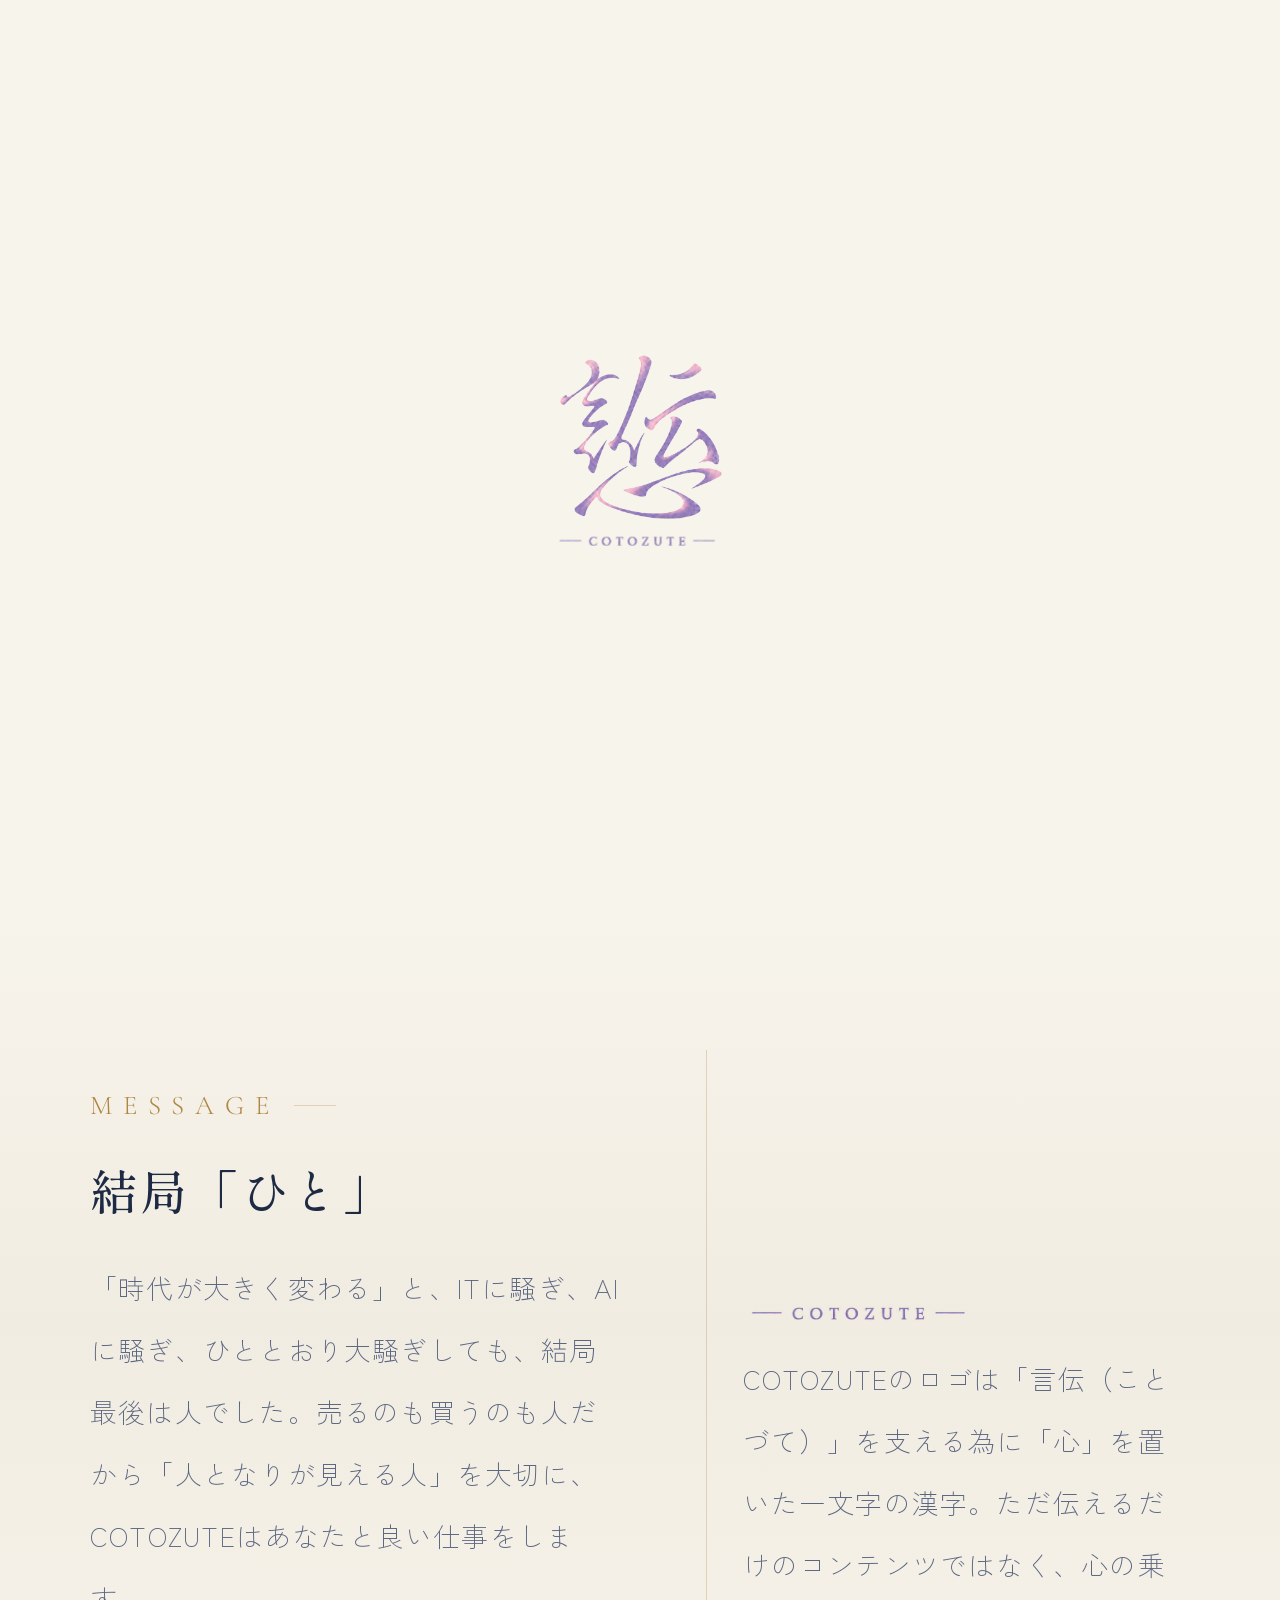
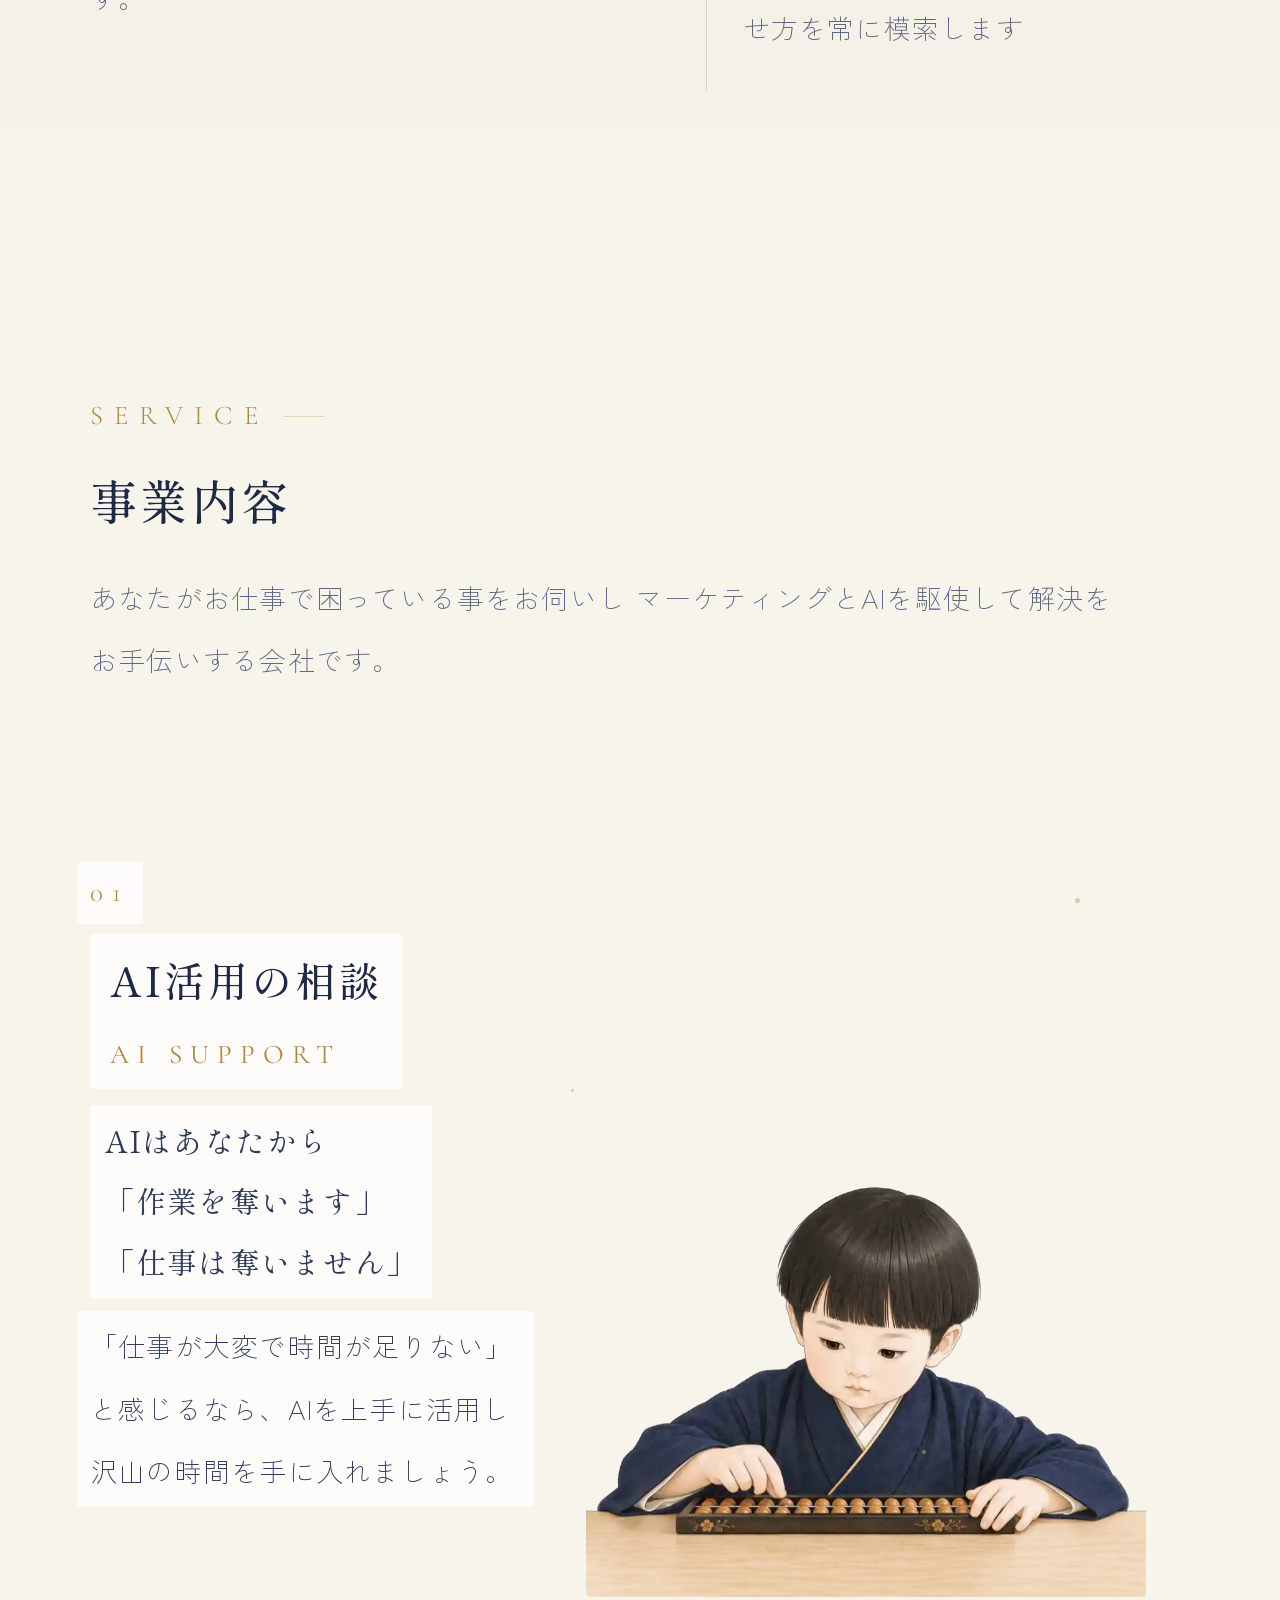
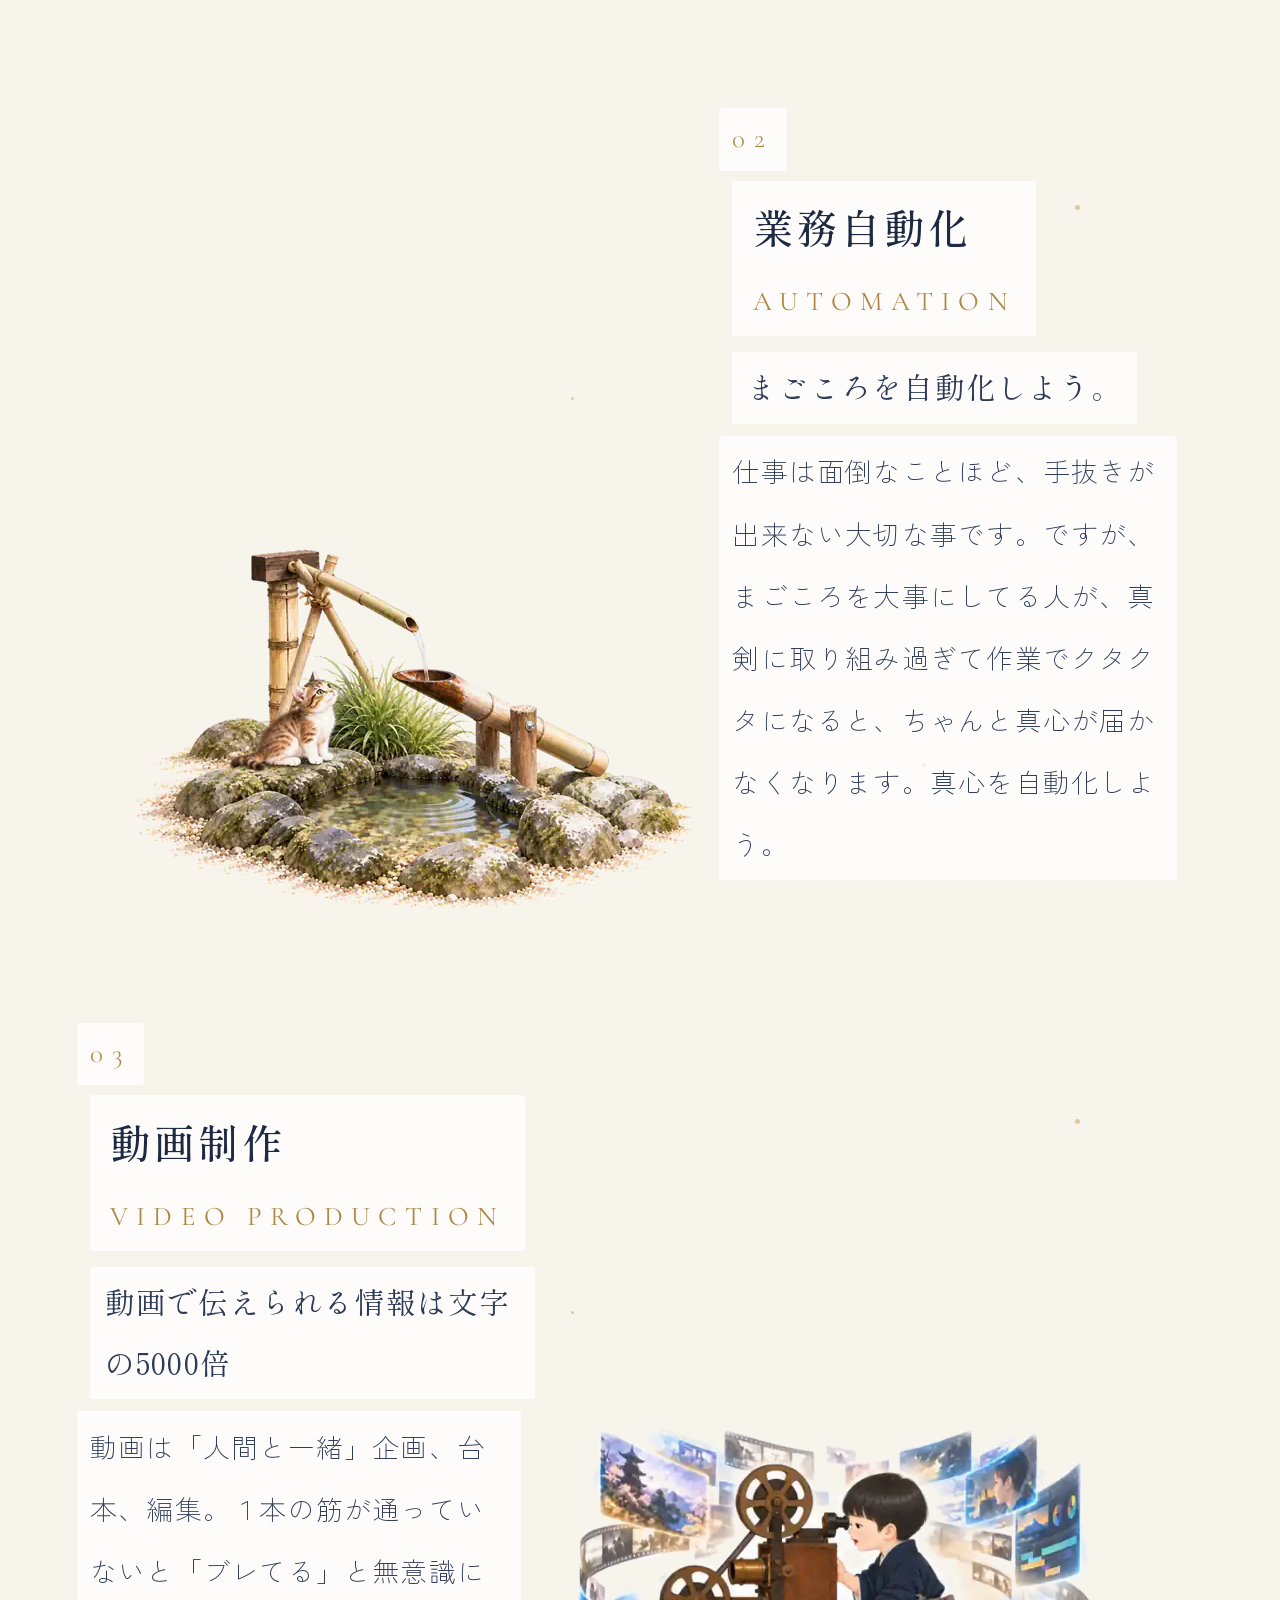
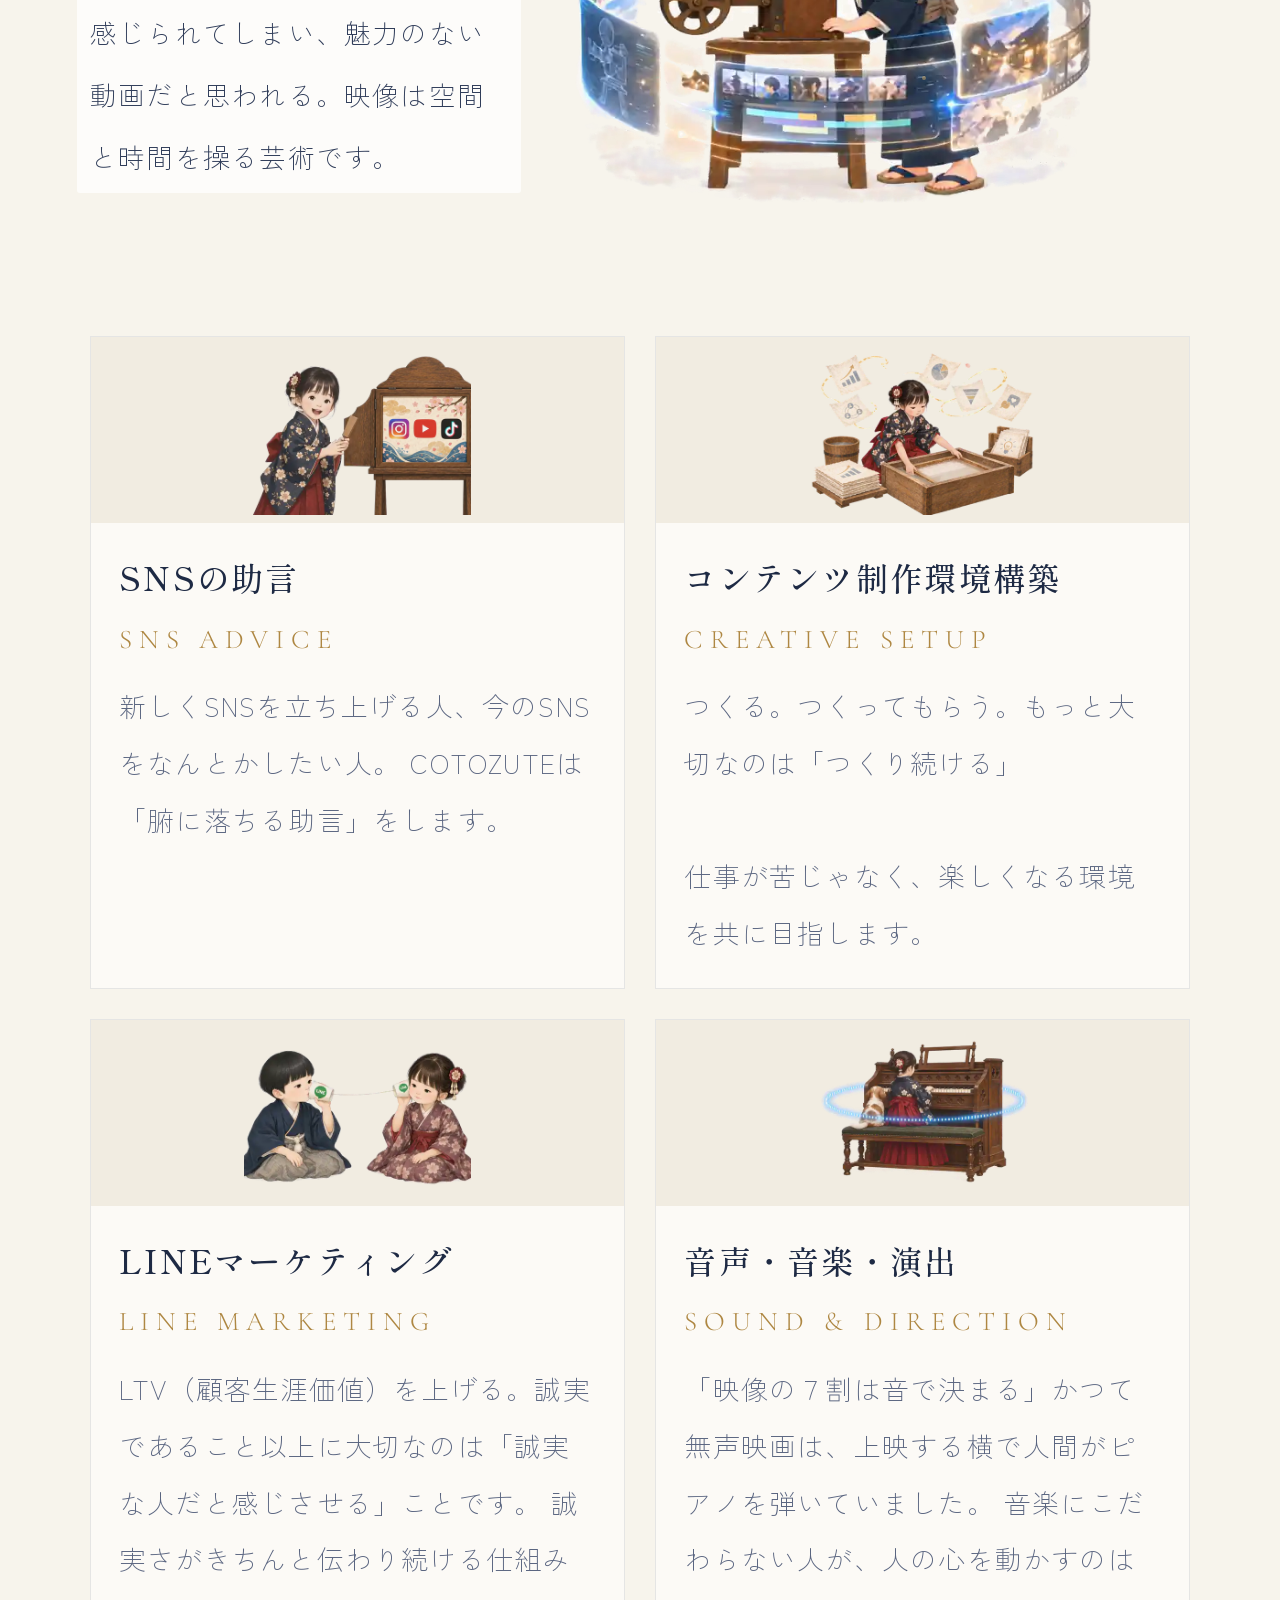
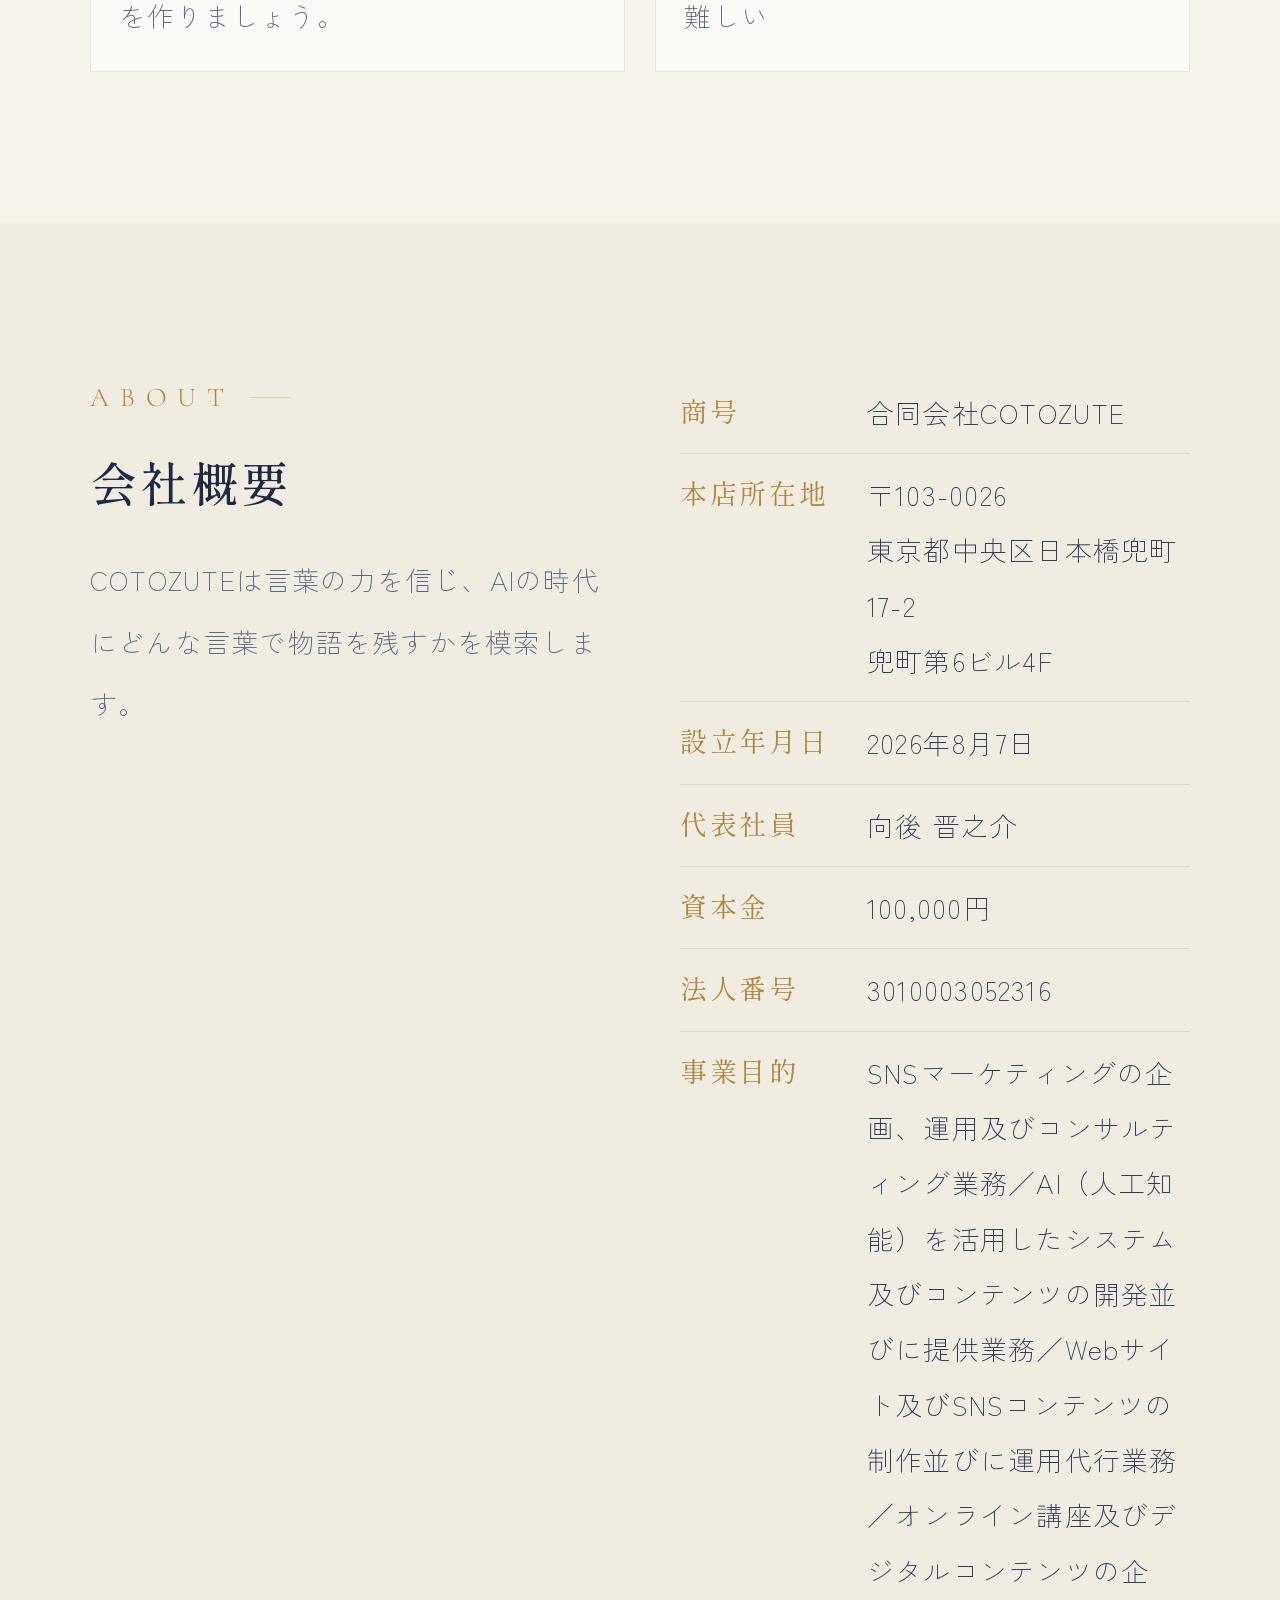
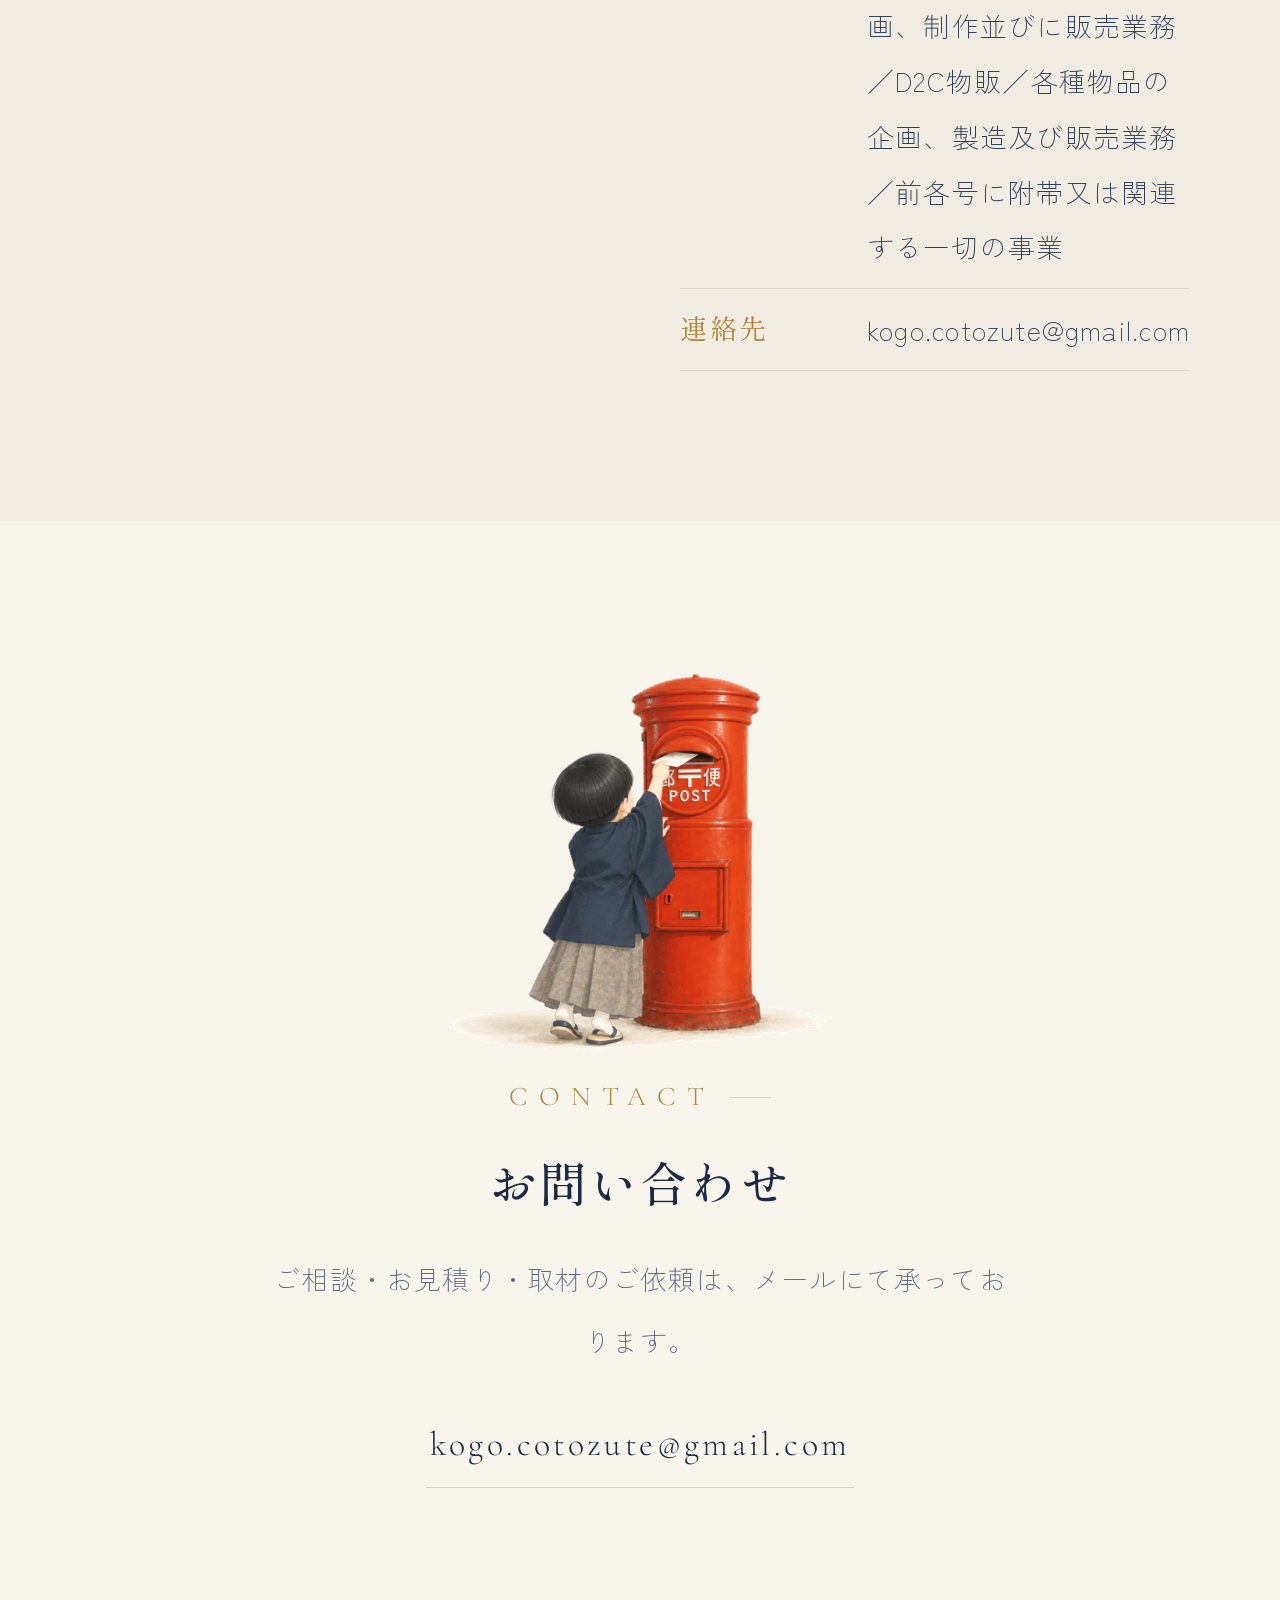
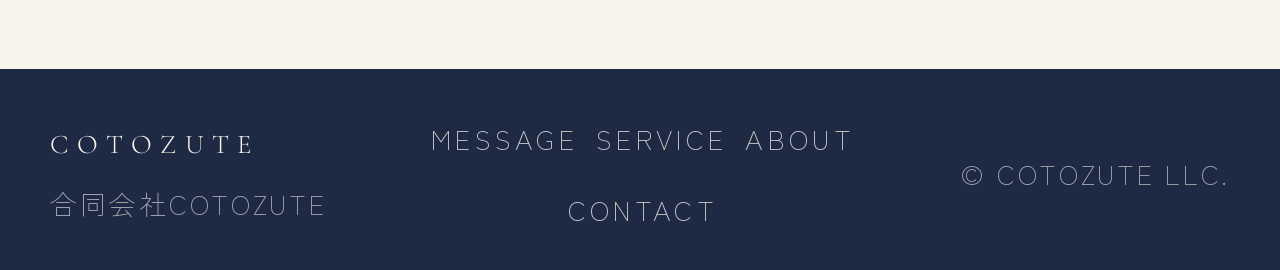
==== pro/index.html @ 7a52fbf3 "名刺用ページを /hello/ から /pro/ に変更（/hello/ は /pro/ へ転送） Co-Authored-By: Claude Opus 5.5 <noreply@anthropic" ====
<!DOCTYPE html>
<html lang="ja">
<head>
<meta charset="UTF-8">
<meta name="viewport" content="width=device-width, initial-scale=1, viewport-fit=cover">
<title>合同会社COTOZUTE</title>
<meta name="description" content="言伝心　ことづて「心へ伝えるコト」">
<meta name="theme-color" content="#F7F4EC">
<meta property="og:title" content="合同会社COTOZUTE">
<meta property="og:description" content="仕事は、結局「ひと」です。">
<meta property="og:type" content="website">
<meta property="og:url" content="https://cotozute.com/pro/">
<meta name="robots" content="noindex, nofollow, noarchive">
<meta property="og:site_name" content="合同会社COTOZUTE">
<meta property="og:locale" content="ja_JP">
<!-- SNSシェア画像。旧ロゴ（assets/logo.webp）は使わない。新しい筆ロゴの1200x630版。 -->
<meta property="og:image" content="https://cotozute.com/assets/og-image.png">
<meta property="og:image:type" content="image/png">
<meta property="og:image:width" content="1200">
<meta property="og:image:height" content="630">
<meta property="og:image:alt" content="合同会社COTOZUTE">
<meta name="twitter:card" content="summary_large_image">
<meta name="twitter:title" content="合同会社COTOZUTE">
<meta name="twitter:description" content="仕事は、結局「ひと」です。">
<meta name="twitter:image" content="https://cotozute.com/assets/og-image.png">
<!-- ファビコン：筆で書いた漢字だけ（下の COTOZUTE の欧文は外した）。
     旧ロゴが端末に強く残るので、ファイル名を新しくして取り直させている。 -->
<link rel="icon" type="image/png" sizes="32x32" href="assets/favicon-32.png">
<link rel="icon" type="image/png" sizes="16x16" href="assets/favicon-16.png">
<link rel="apple-touch-icon" sizes="180x180" href="assets/apple-touch-icon.png">
<link rel="manifest" href="site.webmanifest">
<link rel="preconnect" href="https://fonts.googleapis.com">
<link rel="preconnect" href="https://fonts.gstatic.com" crossorigin>
<link href="https://fonts.googleapis.com/css2?family=Shippori+Mincho+B1:wght@400;500;600&family=Cormorant+Garamond:wght@300;400;500&family=Zen+Kaku+Gothic+New:wght@300;400;500&display=swap" rel="stylesheet">
<style>
/* =========================================================
   COTOZUTE — mobile first
   ========================================================= */
:root{
  --paper:#F7F4EC; --paper-2:#FCFAF6; --paper-3:#F1ECE1;
  --ink:#1E2A44; --ink-2:#2E3B58; --ink-soft:#5A6580;
  --gold:#AE8742; --gold-2:#C9A868; --gold-3:#E4D3AC;
  --line:rgba(174,135,66,.30); --line-2:rgba(30,42,68,.10);
  --serif:"Shippori Mincho B1",'Hiragino Mincho ProN','Yu Mincho',serif;
  --latin:"Cormorant Garamond","Shippori Mincho B1",serif;
  --sans:"Zen Kaku Gothic New",'Hiragino Sans','Yu Gothic',sans-serif;
  --ease:cubic-bezier(.22,.68,.24,1);
  --max:1180px;
  --gut:clamp(20px,5.5vw,40px);
  /* ★サイト内の最小文字サイズ。トップの「COTOZUTEはあなたの仕事を…」と同値で、
     ここより小さい文字を本文・ラベルに使わない（2026-09-07 指定）。
     文字サイズは原則すべてこの値の倍数で書く。値を変えると全体が連動して動く。 */
  --fs:clamp(15px,4.1vw,27px);
  color-scheme:light;
}
*,*::before,*::after{box-sizing:border-box}
html{scroll-behavior:smooth;-webkit-text-size-adjust:100%;overflow-x:clip}
body{
  margin:0;background:var(--paper);color:var(--ink);
  font-family:var(--sans);font-weight:300;line-height:1.95;font-size:var(--fs);
  letter-spacing:.045em;-webkit-font-smoothing:antialiased;overflow-x:clip;
}
img{max-width:100%;display:block;height:auto}
a{color:inherit;text-decoration:none}
p{margin:0 0 1.15em}
/* paper grain */
body::before{
  content:"";position:fixed;inset:0;pointer-events:none;z-index:90;opacity:.3;
  background-image:url("data:image/svg+xml,%3Csvg xmlns='http://www.w3.org/2000/svg' width='160' height='160'%3E%3Cfilter id='n'%3E%3CfeTurbulence type='fractalNoise' baseFrequency='.8' numOctaves='3'/%3E%3CfeColorMatrix type='saturate' values='0'/%3E%3C/filter%3E%3Crect width='160' height='160' filter='url(%23n)' opacity='.16'/%3E%3C/svg%3E");
  mix-blend-mode:multiply;
}

/* ---------- 筆ロゴアニメーション ---------- */
.cz-logo{display:block;width:100%;height:auto}
.cz-logo .cz-s{fill:none;stroke:#fff;stroke-linecap:round;stroke-linejoin:round;stroke-dasharray:var(--l);stroke-dashoffset:var(--l)}
.cz-logo .cz-word{opacity:0;transform-box:fill-box;transform-origin:center}
.cz-logo.go .cz-s{animation:czDraw calc(var(--d)*var(--speed,1)) cubic-bezier(.42,.02,.52,1) calc(var(--t)*var(--speed,1)) forwards}
.cz-logo.go .cz-word{animation:czFade calc(.8s*var(--speed,1)) ease-out calc(3.6s*var(--speed,1)) forwards}
.cz-logo.done .cz-s{stroke-dashoffset:0}
.cz-logo.done .cz-word{opacity:1}
@keyframes czDraw{to{stroke-dashoffset:0}}
@keyframes czFade{from{opacity:0;transform:translateY(6px)}to{opacity:1;transform:none}}
.cz-R1{--l:66;--d:0.089s;--t:0.000s;stroke-width:36}
.cz-R2{--l:219;--d:0.187s;--t:0.117s;stroke-width:37}
.cz-R3{--l:1042;--d:0.492s;--t:0.331s;stroke-width:39}
.cz-R4{--l:106;--d:0.119s;--t:0.851s;stroke-width:41}
.cz-B0{--l:40;--d:0.065s;--t:1.045s;stroke-width:55}
.cz-B1{--l:327;--d:0.240s;--t:1.110s;stroke-width:45}
.cz-B2{--l:243;--d:0.200s;--t:1.425s;stroke-width:39}
.cz-Y1{--l:111;--d:0.123s;--t:1.709s;stroke-width:41}
.cz-M1{--l:285;--d:0.220s;--t:1.902s;stroke-width:42}
.cz-O1{--l:368;--d:0.258s;--t:2.197s;stroke-width:42}
.cz-O2{--l:197;--d:0.175s;--t:2.483s;stroke-width:44}
.cz-P1{--l:752;--d:0.402s;--t:2.738s;stroke-width:54}
.cz-T1{--l:421;--d:0.280s;--t:3.220s;stroke-width:49}

/* ---------- intro ---------- */
#intro{position:fixed;inset:0;z-index:200;background:var(--paper);display:grid;place-items:center;
  transition:opacity .9s var(--ease),visibility .9s;cursor:pointer}
#intro .cz-logo{width:min(42vw,175px)}
#intro.done{opacity:0;visibility:hidden}

/* ---------- header ---------- */
header{position:fixed;top:0;left:0;right:0;z-index:100;
  display:flex;align-items:center;justify-content:space-between;
  padding:14px var(--gut);transition:background .5s var(--ease),padding .5s var(--ease),box-shadow .5s var(--ease)}
header.scrolled{background:rgba(247,244,236,.9);backdrop-filter:blur(12px);
  padding:9px var(--gut);box-shadow:0 1px 0 var(--line-2)}
.brand{display:flex;align-items:center;gap:10px}
.brand .brandmark{width:54px;height:auto;display:block;transition:width .5s var(--ease)}
header.scrolled .brand .brandmark{width:42px}
.brand span{position:absolute;width:1px;height:1px;overflow:hidden;clip-path:inset(50%);white-space:nowrap}
.menu-btn{background:none;border:0;padding:10px;cursor:pointer;position:relative;z-index:110}
.menu-btn span{display:block;width:24px;height:1px;background:var(--ink);margin:6px 0;transition:.4s var(--ease)}
.menu-btn.open span:nth-child(1){transform:translateY(7px) rotate(45deg)}
.menu-btn.open span:nth-child(2){opacity:0}
.menu-btn.open span:nth-child(3){transform:translateY(-7px) rotate(-45deg)}
nav{position:fixed;inset:0 0 0 auto;width:min(80vw,320px);background:var(--paper-2);
  transform:translateX(100%);transition:transform .6s var(--ease);
  display:flex;align-items:center;justify-content:center;box-shadow:-24px 0 70px -50px #000}
nav.open{transform:none}
nav ul{list-style:none;margin:0;padding:0;display:flex;flex-direction:column;gap:28px;text-align:center}
nav a{font-family:var(--latin);font-size:calc(var(--fs)*1.1);letter-spacing:.24em;color:var(--ink-2);position:relative;padding:4px 0}
nav a::after{content:"";position:absolute;left:0;right:0;bottom:0;height:1px;background:var(--gold);
  transform:scaleX(0);transform-origin:right;transition:transform .5s var(--ease)}
nav a:hover::after{transform:scaleX(1);transform-origin:left}

/* ---------- hero ---------- */
.hero{position:relative;min-height:100svh;display:grid;align-content:center;
  padding:112px var(--gut) 110px;overflow:hidden}
.hero::after{content:"";position:absolute;inset:0;z-index:2;pointer-events:none;
  background:linear-gradient(102deg,rgba(247,244,236,.55) 0%,rgba(247,244,236,.34) 30%,rgba(247,244,236,0) 62%)}
.hero-inner{position:relative;z-index:5;width:100%;max-width:var(--max);margin:0 auto}
.hero h1{font-family:var(--serif);font-weight:500;margin:0;
  font-size:calc(var(--fs)*1.85);line-height:1.6;letter-spacing:.06em}
.brsm{display:block}
.hero h1 .ln{display:block;overflow:hidden}
.hero h1 .ln i{display:block;font-style:normal;transform:translateY(110%);animation:riseUp 1.4s var(--ease) forwards}
.hero h1 .ln:nth-child(2) i{animation-delay:.16s}
.hero h1 .ln.s2{font-size:clamp(15px,4.1vw,27px);letter-spacing:.09em;line-height:1.95;margin-top:.55em}
@keyframes riseUp{to{transform:translateY(0)}}
.rule{width:0;height:1px;background:var(--gold);margin:26px 0 20px;animation:ruleGrow 1.3s var(--ease) .8s forwards}
@keyframes ruleGrow{to{width:88px}}
.hero .lead{font-family:var(--serif);color:var(--gold);letter-spacing:.12em;
  font-size:calc(var(--fs)*1.25);margin:0 0 22px;opacity:0;animation:fadeUp 1.1s var(--ease) 1s forwards}
.hero .sub{color:var(--ink-soft);font-size:var(--fs);line-height:2.45;margin:0;
  opacity:0;animation:fadeUp 1.1s var(--ease) 1.2s forwards}
@keyframes fadeUp{from{opacity:0;transform:translateY(16px)}to{opacity:1;transform:none}}

/* 挿絵はほぼ正方形（本を抱く赤ちゃん・669x595）。高さ基準ではなく幅基準で置く。
   縦長の女性の絵に戻すことはないので、height:92% 方式は復活させないこと。 */
.hero-figure{position:absolute;right:-1%;top:29%;bottom:auto;width:48%;max-width:none;z-index:3;margin:0;
  opacity:0;animation:heroInSm 1.8s var(--ease) .5s forwards;will-change:transform}
/* 下端のフェード（mask-image）は、画面外へ抜けていく女性の絵のためのものだった。
   いまの絵は空中に浮いている赤ちゃんなので、足がぼけて消えると意図が壊れる。使わない。 */
.hero-figure img{width:100%;height:auto;display:block}
@keyframes heroInSm{from{opacity:0;transform:translateX(38px)}to{opacity:1;transform:none}}
@media (max-width:359px){.hero-figure{width:60%;right:-2%}}

.seal{position:absolute;right:-12%;top:15%;width:64vw;max-width:300px;z-index:1;
  opacity:0;animation:sealIn 2.2s var(--ease) .9s forwards}
.seal img{animation:spinSlow 100s linear infinite}
@keyframes sealIn{to{opacity:.7}}
@keyframes spinSlow{to{transform:rotate(360deg)}}

.wave{position:absolute;pointer-events:none;z-index:1;opacity:0;overflow:hidden}
.wave .wtrack{display:flex;width:200%;will-change:transform}
.wave .wtrack img{flex:0 0 50%;width:50%}
.wave.w1{left:-16%;width:132%;bottom:4%;animation:waveIn 1.8s var(--ease) 1.1s forwards}
.wave.w1 .wtrack{animation:flowRight 15s linear infinite}
.wave.w2{left:-24%;width:140%;bottom:26%;animation:waveIn 1.8s var(--ease) 1.35s forwards}
.wave.w2 .wtrack{animation:flowRight 24s linear infinite}
@keyframes waveIn{to{opacity:.85}}
@keyframes flowRight{from{transform:translate3d(-50%,0,0)}to{transform:translate3d(0,0,0)}}

.floatword{position:absolute;z-index:4;font-family:var(--serif);color:var(--gold);
  font-size:calc(var(--fs)*.85);letter-spacing:.5em;opacity:0}
.floatword.a{right:5%;top:14%;animation:fw 1.5s var(--ease) 1.6s forwards,bob 7s ease-in-out 3s infinite}
.floatword.b{right:34%;top:44%;animation:fw 1.5s var(--ease) 1.9s forwards,bob 9s ease-in-out 3s infinite;display:none}
.floatword.c{right:8%;top:62%;animation:fw 1.5s var(--ease) 2.1s forwards,bob 8s ease-in-out 3s infinite}
.floatword.d{right:40%;top:78%;animation:fw 1.5s var(--ease) 2.4s forwards,bob 10s ease-in-out 3s infinite;display:none}
@keyframes fw{to{opacity:.72}}
@keyframes bob{0%,100%{transform:translateY(0)}50%{transform:translateY(-12px)}}

.scrollcue{display:none;position:absolute;left:clamp(14px,3vw,34px);bottom:0;z-index:5;
  flex-direction:column;align-items:center;gap:14px;opacity:0;animation:fadeUp 1.1s var(--ease) 2s forwards}
.scrollcue span{font-family:var(--latin);font-size:calc(var(--fs)*.7);letter-spacing:.4em;color:var(--gold);writing-mode:vertical-rl}
.scrollcue i{display:block;width:1px;height:78px;background:var(--line);position:relative;overflow:hidden}
.scrollcue i::after{content:"";position:absolute;top:-40%;left:0;width:1px;height:40%;background:var(--gold);
  animation:cue 2.4s ease-in-out infinite}
@keyframes cue{0%{top:-40%}70%,100%{top:100%}}

/* スマホ：ヒーローが 100svh を確保していたため、文字の下に画面半分ぶんの
   空白ができていた。高さは中身に任せ、MESSAGE の上余白も詰める。 */
@media (max-width:899px){
  /* 赤ちゃんの頭が見出し「心で伝えるコト」の右斜め上に来る位置に置いている（2026-09-07 指定）。
     top を % で持たせているのは、.hero が align-content:center で本文を縦中央に置くため、
     本文の位置が hero の高さに比例して動くから。min-height を変えると位置がずれる。 */
  .hero{min-height:78svh;padding:104px var(--gut) 0}
  #message > .wrap{padding-top:clamp(26px,7vw,48px)}
  #service > .wrap{padding-top:clamp(26px,7vw,48px)}
}
/* 600〜899pxは横に余白があるので、絵は右・本文は左の二段組みにする。
   説明文だけ幅を絞らないと、文末が赤ちゃんの体に潜って読めなくなる。 */
@media (min-width:600px) and (max-width:899px){
  .hero{min-height:80svh}
  /* .hero .sub{max-width:50%}  ← 挿絵を戻すとき一緒に戻す（2026-09-10 に外した） */
}

/* ---------- shared ---------- */
section{position:relative;z-index:2}
.wrap{max-width:var(--max);margin:0 auto;padding:clamp(64px,13vw,150px) var(--gut)}
.eyebrow{font-family:var(--latin);font-size:var(--fs);letter-spacing:.4em;color:var(--gold);
  display:flex;align-items:center;gap:14px;margin:0 0 18px}
.eyebrow::after{content:"";flex:0 0 42px;height:1px;background:var(--line)}
h2{font-family:var(--serif);font-weight:500;margin:0 0 26px;
  font-size:calc(var(--fs)*1.75);line-height:1.7;letter-spacing:.07em}
.muted{color:var(--ink-soft);font-size:var(--fs);line-height:2.3}
.reveal{opacity:0;transform:translateY(26px);
  transition:opacity 1s var(--ease),transform 1s var(--ease);transition-delay:var(--d,0s)}
.reveal.in{opacity:1;transform:none}

/* セクション間の波模様（.divider）は廃止した。復活させないこと。 */

/* ---------- message ---------- */
#message{background:linear-gradient(180deg,transparent,var(--paper-3) 45%,transparent)}
.msg-grid{display:grid;gap:clamp(30px,7vw,80px)}
.origin{padding-left:0}
/* スマホの筆ロゴは 62vw/260px から65%へ（大きすぎたため・2026-09-06） */
.origin .kanji{margin:0 auto 22px;max-width:min(40vw,169px)}

/* ---------- service scenes ----------
   1シーン＝イラストの舞台。イラストがふわっと登場し、その上に文字が上から重なる。
   各シーンの位置は下のカスタムプロパティで個別に微調整できる:
     --aw イラスト幅 / --ax 横位置 / --ay 下からの位置 / --cw 文字幅 / --ct 文字の上余白
   ------------------------------------ */
.scene{position:relative;display:grid;align-content:start;
  min-height:var(--mh,clamp(660px,180vw,780px));margin:clamp(64px,17vw,112px) 0;
  padding-top:var(--ct,4px)}
.stage{position:absolute;inset:0;z-index:1;pointer-events:none;overflow:visible}
.art{position:absolute;right:var(--ax,-10%);bottom:var(--ay,0);width:var(--aw,82%);
  opacity:0;transform:translateY(34px) scale(.94);
  transition:opacity 1.4s var(--ease),transform 1.4s var(--ease);will-change:transform}
.scene.in .art{opacity:1;transform:none}
.art picture{display:block}
.art .main{width:100%}
/* 追加パーツ用（後から <img class="part" style="--px:..;--py:..;--pw:..;--pd:..s"> を足せる） */
.art .part{position:absolute;left:var(--px,50%);top:var(--py,50%);width:var(--pw,18%)}
.art .glow{position:absolute;left:50%;top:50%;width:96%;aspect-ratio:1;
  transform:translate(-50%,-50%);border-radius:50%;
  background:radial-gradient(circle,rgba(201,168,104,.22),transparent 64%)}
.art .ring{position:absolute;left:50%;top:48%;width:84%;aspect-ratio:1;
  transform:translate(-50%,-50%);border-radius:50%;border:1px solid var(--line)}
.art .ring::after{content:"";position:absolute;inset:8%;border-radius:50%;
  border:1px dashed rgba(174,135,66,.24);animation:spinSlow 70s linear infinite}
.spark{position:absolute;border-radius:50%;background:var(--gold-2);
  width:5px;height:5px;opacity:0;transition:opacity 1.3s var(--ease) .7s}
.scene.in .spark{opacity:.55}
.spark.s1{right:14%;top:14%;animation:bob 6.5s ease-in-out infinite}
.spark.s2{right:56%;top:36%;width:3px;height:3px;animation:bob 8.5s ease-in-out .6s infinite}
.spark.s3{right:30%;bottom:16%;width:4px;height:4px;animation:bob 7.5s ease-in-out 1.2s infinite}

.copy{position:relative;z-index:2;max-width:var(--cw,32em)}
.copy > *{opacity:0;transform:translateY(-22px);
  transition:opacity 1s var(--ease),transform 1s var(--ease);
  background:rgba(255,255,255,.75);border-radius:3px;
  width:fit-content;max-width:100%;
  padding:.18em .5em;margin-left:-.5em}
/* 挿絵に重なる説明文は、キャッチコピーと同じ濃さまで上げて読みやすさを優先 */
.copy .muted{color:var(--ink-2)}
.scene.in .copy > *{opacity:1;transform:none}
.scene.in .copy > *:nth-child(1){transition-delay:.30s}
.scene.in .copy > *:nth-child(2){transition-delay:.44s}
.scene.in .copy > *:nth-child(3){transition-delay:.58s}
.scene.in .copy > *:nth-child(4){transition-delay:.72s}
.num{font-family:var(--latin);font-size:var(--fs);letter-spacing:.32em;color:var(--gold);margin-bottom:10px}
.scene h3{font-family:var(--serif);font-weight:500;margin:0;
  font-size:calc(var(--fs)*1.5);letter-spacing:.07em}
.scene h3 small{display:block;font-family:var(--latin);font-size:var(--fs);letter-spacing:.3em;
  color:var(--gold);margin-top:9px;font-weight:400}
.scene .catch{font-family:var(--serif);color:var(--ink-2);line-height:2.05;
  font-size:calc(var(--fs)*1.1);margin:16px 0 12px}

.cards{display:grid;gap:18px;margin-top:14px}
.card{background:var(--paper-2);border:1px solid var(--line-2);padding:0 0 26px;overflow:hidden;
  transition:transform .7s var(--ease),box-shadow .7s var(--ease),border-color .7s var(--ease)}
.card:hover{transform:translateY(-7px);box-shadow:0 22px 44px -28px rgba(30,42,68,.45);border-color:var(--line)}
.card .strip{height:186px;overflow:hidden;display:flex;align-items:center;justify-content:center;background:var(--paper-3);padding:8px 0}
.card .strip img{width:auto;height:100%;max-width:none;object-fit:contain;transition:transform 1.2s var(--ease)}
.card .strip img.deco{width:170%;height:auto;object-fit:cover}
.card:hover .strip img{transform:scale(1.07)}
.card .body{padding:22px clamp(18px,5vw,28px) 0}
.card h4{font-family:var(--serif);font-weight:500;font-size:calc(var(--fs)*1.2);letter-spacing:.07em;margin:0 0 5px}
.card .en{font-family:var(--latin);font-size:var(--fs);letter-spacing:.26em;color:var(--gold);margin-bottom:12px}
.card p{font-size:var(--fs);line-height:2.1;color:var(--ink-soft);margin:0}

/* ---------- 02 業務自動化相談（鹿威し）----------
   この項目だけ挿絵が横長なので、縦長前提の寸法だと小さく沈み、
   スマホでは --overlap に飲み込まれて文字の下へ完全に隠れる。
   この項目にだけ寸法と重なり量を持たせる。 ---------- */
.scene.wide{--overlap:clamp(56px,16vw,96px)}
@media(min-width:900px){ .scene.wide{--art-w:clamp(340px,52vw,560px);--art-off:4%} }
@media(max-width:899px){ .scene.wide .art{width:min(96%,380px);margin:0 0 0 -6%} }

/* ---------- about ---------- */
#about{background:var(--paper-3)}
.about-grid{display:grid;gap:clamp(28px,7vw,80px)}
table.info{width:100%;border-collapse:collapse;font-size:var(--fs)}
table.info th,table.info td{text-align:left;padding:13px 0;border-bottom:1px solid var(--line-2);vertical-align:top}
table.info th{font-weight:400;color:var(--gold);font-family:var(--serif);letter-spacing:.1em;
  width:6.5em;padding-right:14px}
table.info td{color:var(--ink-2);line-height:2.05}

/* ---------- contact ---------- */
#contact{text-align:center}
#contact .wrap{max-width:820px}
#contact .eyebrow{justify-content:center}
.contact-seal{width:min(82vw,400px);margin:0 auto 14px}
.mail{display:inline-flex;align-items:center;font-family:var(--latin);
  font-size:calc(var(--fs)*1.25);letter-spacing:.1em;word-break:break-all;
  border-bottom:1px solid var(--line);padding:9px 4px;
  transition:color .5s var(--ease),border-color .5s var(--ease)}
.mail:hover{color:var(--gold);border-color:var(--gold)}

/* ---------- footer ---------- */
footer{background:var(--ink);color:var(--paper);padding:44px var(--gut) 34px;position:relative;z-index:2}
.foot-in{max-width:var(--max);margin:0 auto;display:grid;gap:26px}
.fl{font-family:var(--latin);letter-spacing:.3em;font-size:var(--fs)}
.fr{font-size:var(--fs);letter-spacing:.1em;color:rgba(247,244,236,.6)}
.foot-nav{display:flex;flex-wrap:wrap;gap:18px;list-style:none;margin:0;padding:0;
  font-size:var(--fs);letter-spacing:.16em}
.foot-nav a{color:rgba(247,244,236,.78);transition:color .4s}
.foot-nav a:hover{color:var(--gold-2)}

/* =========================================================
   ≥ 600px
   ========================================================= */
@media (min-width:600px){
  /* 600〜899pxは1列のまま。基準文字が27pxなので2列だと1行10文字しか入らない（2026-09-07） */
  .floatword.b,.floatword.d{display:block}
  .hero-figure{width:46%;right:-2%}
}

/* =========================================================
   ≥ 900px  (desktop)
   ========================================================= */
@media (min-width:900px){
  header{padding:22px var(--gut)}
  header.scrolled{padding:12px var(--gut)}
  .brand .brandmark{width:82px}
  header.scrolled .brand .brandmark{width:60px}
  .menu-btn{display:none}
  nav{position:static;width:auto;background:none;transform:none;box-shadow:none;display:block}
  nav ul{flex-direction:row;gap:clamp(18px,2.6vw,40px)}
  nav a{font-size:calc(var(--fs)*.8);letter-spacing:.22em}

  .hero{display:flex;align-items:center;padding:130px var(--gut) 90px}
  .hero h1{font-size:calc(var(--fs)*2.2);line-height:1.55;letter-spacing:.09em}
  .hero-inner{max-width:var(--max)}
  /* .hero .sub{max-width:52%}  ← 挿絵を戻すとき一緒に戻す（2026-09-10 に外した） */
  .hero::after{z-index:4}
  .hero-figure{width:min(40vw,560px);max-width:none;height:auto;right:1.5%;top:auto;bottom:5%;
    -webkit-mask-image:none;mask-image:none;
    animation:heroIn 1.9s var(--ease) .45s forwards}
  .hero-figure img{width:100%;height:auto;object-fit:contain}
  @keyframes heroIn{from{opacity:0;transform:translateX(50px)}to{opacity:1;transform:none}}
  .seal{right:24vw;top:26%;width:min(30vw,340px);max-width:none}
  .wave.w1{left:-8%;width:116%;bottom:6%}
  .wave.w2{left:-14%;width:120%;bottom:24%}
  .scrollcue{display:flex}
  .brsm{display:none}
  .rule{margin:38px 0 26px}
  @keyframes ruleGrow{to{width:110px}}

  .msg-grid{grid-template-columns:1.05fr .95fr;align-items:center}
  .origin{border-left:1px solid var(--line);padding-left:clamp(18px,4.5vw,36px)}
  .origin .kanji{margin:0 0 20px;max-width:min(54vw,240px)}
  .about-grid{grid-template-columns:1fr 1fr}
  table.info th{width:9em}

  /* PCは「文字の段」と「挿絵の段」を分ける。挿絵の幅と位置を --art-w / --art-off の
     1か所で持ち、.art と .copy の両方がそれを見る。文字は挿絵の手前で必ず折り返すので、
     どのセクションでも文字がキャラクターの顔に重ならない（2026-09-12） */
  .scene{min-height:clamp(620px,62vw,840px);align-content:center;padding-top:0;
    --art-w:clamp(300px,44vw,540px);--art-off:7%;--art-gap:clamp(20px,3vw,48px)}
  .art{--aw:var(--art-w);--ax:var(--art-off)}
  .scene.alt .art{right:auto;left:var(--ax)}
  .copy{--cw:41em;
    max-width:min(var(--cw),calc(100% - var(--art-off) - var(--art-w) - var(--art-gap)))}
  .scene.alt .copy{margin-left:auto}
  .spark.s1{right:10%;top:12%}
  .spark.s3{right:24%;bottom:18%}

  .foot-in{grid-template-columns:auto 1fr auto;align-items:center;gap:30px}
  .foot-nav{justify-content:center}
  .fr{text-align:right}
}

/* =========================================================
   ≥ 1200px
   ========================================================= */
@media (min-width:1200px){
  /* 最小文字が27pxになったので4列だと1行8文字しか入らない。2列で組む（2026-09-07） */
  .cards{grid-template-columns:1fr 1fr;gap:clamp(22px,2.4vw,34px)}
}

@media (prefers-reduced-motion:reduce){
  *{animation:none!important;transition-duration:.01ms!important}
  .reveal{opacity:1;transform:none}
  .art,.copy > *{opacity:1!important;transform:none!important}
  .spark{opacity:.55!important}
  .hero h1 .ln i{transform:none}
  .rule{width:88px}
  .hero .lead,.hero .sub,.scrollcue,.seal,.floatword{opacity:1}
  .hero-figure{opacity:1}
  .wave{opacity:.85}
  .wave .wtrack{transform:none}
  @media(min-width:900px){.hero-figure{opacity:1}.rule{width:110px}}
}
/* 挿絵の動きは各WebPアニメーション自体が持つ。
   CSS側で絵を上下させる levitate / karakuri / shishi と、
   湯気・しずく・波紋の擬似エフェクトは全て廃止した。復活させないこと。 */

/* ---------- スマホ・タブレット：挿絵を思い切り上へ寄せ、文字を重ねる ----------
   PCと同じ「舞台の上に文字が乗る」構図を、縦長画面でも成立させる。
   絵を負のマージンで文字の下へ潜り込ませることで、
   セクションの高さ＝文字＋絵−重なり ぶんだけになり、間延びしない。
   重なり量は --overlap の1か所で調整できる。 ---------- */
/* 01 そろばん少年：顔の右横の余白に、そろばんの読み上げを縦書きで重ねる。
   画像には焼き込まず、HTML側の重ね書き（文字が潰れない・文言を後から直せる）。
   周期はアニメWebPと同じ15.2秒なので、絵と文字がずれずに回り続ける。
   位置は素材1024x768の空き矩形 x820-1000 / y40-420 から算出した。 */
.s-abacus .art{container-type:inline-size}
.chant{position:absolute;top:5%;right:2.5%;z-index:2;pointer-events:none;
  writing-mode:vertical-rl;text-orientation:mixed;
  font-family:var(--serif);color:var(--ink-2);
  font-size:13px;font-size:3.5cqw;line-height:1.5;letter-spacing:.05em}
.chant > span{display:block;margin-left:.55em;opacity:0;white-space:nowrap}
.chant .tcy{display:inline;text-combine-upright:all}
.chant > span:nth-child(1){animation:chant1 15.2s linear infinite}
.chant > span:nth-child(2){animation:chant2 15.2s linear infinite}
.chant > span:nth-child(3){animation:chant3 15.2s linear infinite}
@keyframes chant1{0%{opacity:0;transform:translateY(-6px)}
  5.3%,89.5%{opacity:1;transform:none}96%,100%{opacity:0;transform:none}}
@keyframes chant2{0%,23.7%{opacity:0;transform:translateY(-6px)}
  28.9%,89.5%{opacity:1;transform:none}96%,100%{opacity:0;transform:none}}
@keyframes chant3{0%,47.4%{opacity:0;transform:translateY(-6px)}
  52.6%,89.5%{opacity:1;transform:none}96%,100%{opacity:0;transform:none}}
/* アニメーション効果オフの環境では3行とも出したままにする（消えないように） */
@media (prefers-reduced-motion:reduce){ .chant > span{opacity:1!important;transform:none!important} }

/* 01 そろばん少年：この挿絵だけ横長で顔が上寄りなので、スマホでは
      01・見出し → 絵 → キャッチ（3行の短い組み）→ 本文（横いっぱい）
   の順に組み替える。キャッチの白帯だけを絵の下端（机とそろばん）へ軽く重ね、
   顔には文字を一切乗せない。この1項目だけの特別扱い。復活させないこと。 */
@media (max-width:899px){
  .scene.s-abacus{--mh:0}
  .scene.s-abacus .copy-head{order:0}
  .scene.s-abacus .stage{order:1;position:relative;inset:auto;z-index:0;
    margin:clamp(4px,1.6vw,12px) 0 0;display:flex;justify-content:center;overflow:visible}
  .scene.s-abacus .art{position:relative;right:auto;bottom:auto;
    width:min(100%,430px);margin:0}
  .scene.s-abacus .copy-body{order:2;margin-top:calc(var(--catch-over,42px) * -1)}
  .scene.s-abacus .catch{margin-top:0}
}

/* 03 動画制作：挿絵が横長（4:3）になったので、縦長前提の --overlap では
      絵が本文の下へほぼ隠れてしまう。この項目だけ重なりを浅くして中央に置く。 */
@media (max-width:899px){
  .scene.s-video{--overlap:clamp(18px,4.5vw,44px)}
  .scene.s-video .stage{justify-content:center}
  .scene.s-video .art{width:min(100%,420px);margin:0}
}

@media (max-width:899px){
  .scene{min-height:0;margin:clamp(24px,6vw,44px) 0;
         --overlap:clamp(170px,62vw,300px)}
  .copy{order:1;position:relative;z-index:2}
  .stage{position:relative;inset:auto;order:2;z-index:0;overflow:visible;
         display:flex;justify-content:flex-end;
         margin-top:calc(var(--overlap) * -1)}
  .art{position:relative;right:auto;bottom:auto;
       width:min(80%,330px);margin:0 -4% 0 0}
  .scene.alt .stage{justify-content:flex-start}
  .scene.alt .art{margin:0 0 0 -4%}
  .spark.s2{display:none}
}
</style>
<link rel="stylesheet" href="assets/cz-tech.css">
</head>
<body>

<noscript><style>.cz-logo .cz-s{stroke-dashoffset:0}.cz-logo .cz-word{opacity:1}</style></noscript>

<div id="intro">
  <svg class="cz-logo" id="czlogo-a" viewBox="358 301 559 648" xmlns="http://www.w3.org/2000/svg" role="img" aria-label="合同会社COTOZUTE">
    <defs>
      <clipPath id="czc1-a"><path d="M 636.9000000000001,320.4 C 631.0,322.19999999999993 629.0,324.5999999999999 629.0,329.9 C 629.0,333.29999999999995 629.8000000000001,335.5999999999999 632.0,338.9 C 636.1,344.9 636.2,348.0999999999999 632.9000000000001,363.79999999999995 C 627.7,389.29999999999995 602.5,469.79999999999995 589.2,503.5 C 579.1,529.0 574.4,539.9 563.8000000000001,562.0 C 553.9,582.8 549.4,588.5999999999999 538.7,594.0 C 531.0,597.9 529.3000000000001,602.5999999999999 532.8000000000001,609.8 C 539.7,623.9 545.3000000000001,628.9 554.0,629.0 C 557.0,629.0 560.1,628.5999999999999 560.7,628.1999999999999 C 561.4,627.8 563.9,622.9 566.3000000000001,617.5 C 570.1,608.8 571.1,607.1999999999999 574.6,605.3 C 584.0,599.9 593.5,604.5 598.6,616.8 C 602.4,625.8 602.6,640.6999999999999 599.2,651.6 C 596.0,661.9 596.3000000000001,664.9 600.8000000000001,670.4 C 607.1,678.1999999999999 612.0,681.0 619.0,681.0 C 627.0,681.0 627.6,679.9 628.4000000000001,664.5 C 629.3000000000001,649.6 632.0,633.5 636.6,616.0 C 640.8000000000001,600.0999999999999 643.2,593.6999999999999 649.4000000000001,580.9 C 652.4000000000001,574.8 654.0,570.0999999999999 654.0,567.5999999999999 C 654.0,563.9 654.0,563.9 650.3000000000001,564.1999999999999 C 647.2,564.5 646.0,565.3 642.7,569.5 C 640.6,572.1999999999999 638.0,576.0999999999999 636.9000000000001,578.0 C 635.8000000000001,579.9 634.2,582.5999999999999 633.4000000000001,584.0 C 632.7,585.4 628.8000000000001,592.6999999999999 624.8000000000001,600.4 L 617.7,614.3 L 615.6,610.1999999999999 C 610.4,600.0 599.4,590.5 590.0,588.0999999999999 C 587.5,587.4 584.3000000000001,586.4 582.8000000000001,585.9 L 580.2,584.8 L 584.2,575.1999999999999 C 586.4,569.9 590.2,561.3 592.7,556.0999999999999 C 599.1,542.5 610.9,515.3 612.7,510.19999999999993 C 615.0,503.4 628.4000000000001,471.4 637.7,450.5 C 658.4000000000001,404.19999999999993 674.8000000000001,358.29999999999995 675.7,344.5 L 676.2,336.5 L 672.3000000000001,331.0 C 666.7,323.0999999999999 658.5,319.0 648.0,319.0999999999999 C 643.9000000000001,319.19999999999993 638.9000000000001,319.69999999999993 636.9000000000001,320.4"/></clipPath>
      <clipPath id="czc2-a"><path d="M 471.5,332.5999999999999 C 465.6,334.0999999999999 462.70000000000005,335.4 460.0,337.69999999999993 C 457.40000000000003,339.9 457.0,340.79999999999995 457.0,345.29999999999995 L 457.1,350.5 L 463.0,353.19999999999993 C 469.90000000000003,356.29999999999995 474.20000000000005,361.5999999999999 476.6,369.79999999999995 C 478.70000000000005,376.9 477.8,382.5 473.3,392.0 C 466.90000000000003,405.19999999999993 442.0,428.19999999999993 417.90000000000003,443.0999999999999 C 412.8,446.29999999999995 408.0,448.9 407.5,449.0 C 406.90000000000003,449.0 405.90000000000003,448.0999999999999 405.20000000000005,447.0 C 402.5,442.5999999999999 392.90000000000003,445.0 385.70000000000005,451.9 C 380.1,457.19999999999993 379.0,459.79999999999995 379.0,468.5 C 379.0,475.5999999999999 379.20000000000005,476.4 381.90000000000003,479.0999999999999 C 384.5,481.69999999999993 385.5,482.0 391.0,482.0 L 397.20000000000005,482.0 L 404.3,475.19999999999993 C 408.20000000000005,471.5 412.0,467.79999999999995 412.70000000000005,466.79999999999995 C 414.0,465.0999999999999 434.90000000000003,448.69999999999993 443.5,442.69999999999993 C 449.40000000000003,438.5 460.5,431.5 470.90000000000003,425.29999999999995 L 478.3,420.9 L 475.40000000000003,424.29999999999995 C 469.3,431.29999999999995 453.3,455.0999999999999 450.40000000000003,461.5 C 447.5,467.5999999999999 447.20000000000005,476.79999999999995 449.70000000000005,481.0 C 452.5,485.79999999999995 455.0,486.5 470.0,486.5 L 483.8,486.5 L 481.3,489.5 C 480.0,491.0999999999999 474.70000000000005,497.69999999999993 469.6,504.0 C 464.5,510.29999999999995 457.70000000000005,519.0999999999999 454.40000000000003,523.5 C 448.70000000000005,531.3 448.5,531.6999999999999 448.20000000000005,538.6999999999999 C 447.8,545.5999999999999 447.90000000000003,546.0999999999999 450.70000000000005,548.9 C 454.70000000000005,552.9 459.5,554.0 473.3,554.0 C 479.70000000000005,554.0 485.0,554.1999999999999 485.0,554.5 C 485.0,556.9 471.1,574.8 459.90000000000003,587.0 C 438.5,610.0999999999999 431.8,616.3 426.70000000000005,617.5 C 422.70000000000005,618.5999999999999 421.0,621.5999999999999 421.0,628.0999999999999 C 421.0,632.1999999999999 421.5,634.4 423.0,636.3 C 426.5,640.6999999999999 430.40000000000003,641.3 446.5,640.0 C 462.5,638.5999999999999 464.8,639.0999999999999 469.40000000000003,645.3 C 472.3,649.1999999999999 472.20000000000005,661.0 469.20000000000005,669.6999999999999 C 465.20000000000005,681.1999999999999 466.6,687.8 474.90000000000003,696.0 C 479.6,700.6 480.3,701.0 484.90000000000003,701.0 C 487.6,701.0 490.6,700.6999999999999 491.5,700.4 C 493.8,699.5 496.3,694.1 500.0,682.0 C 501.8,676.1999999999999 504.6,667.1999999999999 506.20000000000005,662.0 C 510.20000000000005,649.6 525.2,611.6999999999999 530.1,601.5999999999999 C 532.3000000000001,597.1999999999999 534.0,592.3 534.0,590.4 C 534.0,587.0999999999999 533.9,587.0 530.1,587.0 C 526.3000000000001,587.0 525.9,587.3 519.4,596.1999999999999 C 515.7,601.1999999999999 507.20000000000005,613.5999999999999 500.5,623.6999999999999 L 488.20000000000005,642.1 L 485.70000000000005,637.8 C 482.3,632.0 479.70000000000005,629.6999999999999 471.5,625.5 C 459.6,619.3 459.40000000000003,618.8 464.0,608.8 C 471.6,591.9 505.0,561.5 529.5,548.9 L 536.5,545.3 L 536.8000000000001,540.1999999999999 C 537.6,527.1999999999999 523.0,520.9 503.90000000000003,526.0 C 481.5,531.9 476.0,532.5999999999999 476.0,529.5999999999999 C 476.0,526.8 488.3,511.9 498.20000000000005,502.69999999999993 C 509.20000000000005,492.4 518.1,486.0 528.4,480.5999999999999 L 534.5,477.4 L 534.5,471.0999999999999 C 534.5,465.0 534.4,464.69999999999993 530.5,461.4 C 521.3000000000001,453.5999999999999 511.8,453.29999999999995 490.8,460.0 C 479.5,463.5999999999999 476.5,464.19999999999993 474.3,463.4 C 470.6,462.0999999999999 470.90000000000003,460.5 476.1,451.69999999999993 C 499.90000000000003,411.9 532.7,390.19999999999993 557.8000000000001,397.9 C 561.7,399.0 566.7,400.0 568.9,400.0 L 573.0,400.0 L 573.0,396.0 C 573.0,390.5999999999999 568.4,385.5 560.0,381.69999999999993 C 554.0,378.9 552.6,378.5999999999999 542.0,378.5999999999999 C 530.0,378.5 520.9,380.5 511.70000000000005,385.0999999999999 L 507.90000000000003,387.0999999999999 L 508.70000000000005,384.29999999999995 C 509.20000000000005,382.79999999999995 509.40000000000003,376.19999999999993 509.3,369.69999999999993 C 509.0,359.79999999999995 508.6,357.0 506.5,351.79999999999995 C 503.40000000000003,344.19999999999993 497.5,337.9 490.8,335.0 C 486.0,332.9 475.40000000000003,331.5999999999999 471.5,332.5999999999999"/></clipPath>
      <clipPath id="czc3-a"><path d="M 798.5,353.4 C 780.6,371.9 761.9000000000001,380.29999999999995 738.5,380.4 L 727.5,380.5 L 727.2,385.19999999999993 C 726.8000000000001,390.69999999999993 727.7,391.4 738.1,395.5 C 757.3000000000001,403.0999999999999 783.8000000000001,402.4 802.8000000000001,393.9 C 809.6,390.9 824.0,381.79999999999995 830.8000000000001,376.29999999999995 C 834.8000000000001,373.0 835.0,372.5999999999999 835.0,367.4 C 835.0,360.4 833.4000000000001,357.5 826.6,351.5999999999999 C 819.5,345.5999999999999 816.4000000000001,344.0 811.5,344.0 C 807.8000000000001,344.0 806.9000000000001,344.5999999999999 798.5,353.4"/></clipPath>
      <clipPath id="czc4-a"><path d="M 836.5,431.5999999999999 C 827.2,433.29999999999995 808.2,440.0999999999999 788.4000000000001,448.79999999999995 C 770.6,456.5999999999999 768.4000000000001,457.9 746.6,471.79999999999995 C 731.5,481.5 724.4000000000001,486.29999999999995 698.8000000000001,504.19999999999993 C 670.4000000000001,524.1999999999999 667.2,525.3 661.7,516.6999999999999 C 660.3000000000001,514.5999999999999 659.2,514.0 656.5,514.0 C 649.8000000000001,514.0 647.0,519.6999999999999 647.0,533.9 C 647.0,545.3 648.4000000000001,549.5 654.1,555.0 C 659.6,560.3 666.3000000000001,563.0 673.6,563.0 C 679.4000000000001,563.0 682.6,560.4 685.4000000000001,553.5999999999999 C 689.6,543.5 707.5,526.9 730.0,512.0999999999999 C 771.8000000000001,484.79999999999995 800.2,472.0999999999999 836.0,464.5999999999999 C 850.0,461.69999999999993 859.6,461.19999999999993 868.5,463.0 C 876.7,464.5999999999999 880.1,464.0999999999999 881.8000000000001,461.0 C 883.5,457.69999999999993 882.6,448.0999999999999 880.1,443.19999999999993 C 877.4000000000001,438.0999999999999 871.1,432.19999999999993 866.9000000000001,431.0 C 862.2,429.5999999999999 844.9000000000001,429.9 836.5,431.5999999999999"/></clipPath>
      <clipPath id="czc5-a"><path d="M 732.3000000000001,514.9 C 728.0,517.5999999999999 727.7,522.6999999999999 731.5,527.1999999999999 C 734.7,531.0 734.8000000000001,535.8 731.7,547.0 C 727.4000000000001,562.1999999999999 714.0,592.3 706.5,603.4 C 705.1,605.4 703.3000000000001,608.5 702.4000000000001,610.3 C 701.5,612.0 697.1,619.0999999999999 692.6,626.0 C 679.2,646.4 679.0,646.9 679.0,654.9 C 679.0,663.6 679.6,665.1999999999999 685.9000000000001,672.1999999999999 C 692.8000000000001,679.8 701.1,684.0 709.3000000000001,684.0 L 715.2,684.0 L 726.4000000000001,673.1999999999999 C 732.5,667.1999999999999 741.8000000000001,659.0 747.0,654.9 C 761.5,643.5 771.8000000000001,635.6999999999999 774.4000000000001,634.0 C 775.8000000000001,633.0999999999999 779.7,629.9 783.2,626.8 C 795.6,615.6999999999999 817.6,597.8 821.7,595.3 C 824.6,593.5999999999999 826.7,593.0999999999999 828.2,593.5 C 834.4000000000001,595.4 844.0,609.3 847.4000000000001,621.3 C 849.0,626.6999999999999 849.0,627.5999999999999 847.5,632.3 C 844.2,643.1999999999999 839.2,649.0 826.3000000000001,657.1999999999999 C 821.5,660.1999999999999 821.1,660.8 821.0,664.1999999999999 C 821.0,667.6999999999999 821.2,668.0 823.9000000000001,668.0 C 825.5,668.0 831.7,666.8 837.7,665.4 C 853.6,661.6 859.8000000000001,662.5 870.9000000000001,670.5 C 874.9000000000001,673.4 883.2,673.9 886.7,671.5 C 890.0,669.1999999999999 892.0,661.8 892.0,651.8 C 892.0,642.5 892.2,643.1 882.8000000000001,618.5 C 873.9000000000001,595.0999999999999 854.1,568.9 836.3000000000001,557.0 C 829.7,552.5999999999999 828.2,552.0 823.6,552.0 C 816.0,552.0 813.0,554.5 813.0,560.9 C 813.0,564.6999999999999 813.5,566.0999999999999 815.5,568.0 C 818.1,570.4 818.1,572.8 815.5,578.0 C 811.9000000000001,585.0 788.0,605.8 772.3000000000001,615.4 C 769.6,617.0 765.3000000000001,619.8 762.5,621.5999999999999 C 749.2,630.1999999999999 717.2,644.5 715.3000000000001,642.6999999999999 C 714.3000000000001,641.6 729.6,613.9 749.5,581.0 C 754.0,573.5999999999999 759.8000000000001,563.4 762.4000000000001,558.5 C 765.1,553.5 768.8000000000001,546.9 770.7,543.8 C 773.9000000000001,538.5999999999999 774.2,537.5 773.8000000000001,532.8 C 773.3000000000001,528.0 772.8000000000001,527.0999999999999 768.2,522.9 C 760.3000000000001,515.6999999999999 755.2,513.5999999999999 744.5,513.1999999999999 C 736.9000000000001,513.0 735.0,513.1999999999999 732.3000000000001,514.9"/></clipPath>
      <clipPath id="czc6-a"><path d="M 579.4,678.3 C 571.6,682.3 564.0,686.6 562.4,687.9 C 560.8000000000001,689.1 555.2,693.1 550.0,696.8 C 528.6,711.6999999999999 515.2,723.0 485.0,752.0 C 460.70000000000005,775.3 454.20000000000005,781.2 440.8,792.2 C 423.3,806.5 424.70000000000005,804.9 424.20000000000005,812.2 C 423.70000000000005,820.5999999999999 425.40000000000003,823.9 432.8,828.5999999999999 C 445.90000000000003,837.0999999999999 457.6,840.2 462.40000000000003,836.7 C 463.40000000000003,836.0 464.8,832.5999999999999 465.70000000000005,829.0 C 467.70000000000005,820.3 472.6,809.9 479.3,800.4 C 484.8,792.5 494.6,780.8 496.1,780.2 C 496.5,780.0 497.6,781.0999999999999 498.40000000000003,782.7 C 502.3,790.0999999999999 513.4,798.0 531.0,806.0 C 553.1,816.0999999999999 602.4,831.0 633.0,836.9 C 673.9000000000001,844.7 682.6,845.5 725.5,845.5 C 764.9000000000001,845.4 770.9000000000001,844.8 798.2,838.0 C 813.8000000000001,834.0999999999999 827.8000000000001,827.0 830.9000000000001,821.3 C 832.7,817.9 832.2,806.0999999999999 830.1,802.0999999999999 C 825.5,793.5 796.8000000000001,772.9 771.5,760.0 C 745.9000000000001,746.9 717.1,737.0 704.9000000000001,737.0 L 699.9000000000001,737.0 L 700.2,740.6999999999999 C 700.5,744.3 700.6,744.3 708.5,747.0 C 741.7,758.0999999999999 770.9000000000001,778.5 771.2,790.8 C 771.3000000000001,793.7 768.0,800.0999999999999 764.7,803.8 C 754.8000000000001,814.5999999999999 720.4000000000001,823.0 686.7,823.0 C 638.8000000000001,823.0 577.5,809.9 540.1,791.8 C 524.2,784.0 518.2,779.2 514.2,770.8 C 512.0,766.3 512.0,766.0 513.5,760.8 C 515.9,752.5999999999999 518.9,748.5999999999999 538.8000000000001,728.1999999999999 C 550.5,716.0 564.6,703.6 572.7,698.1 C 574.8000000000001,696.6 579.0,693.6 582.0,691.4 C 585.0,689.1 590.8000000000001,685.3 594.7,682.9 C 601.7,678.6999999999999 602.0,678.3 602.0,674.6999999999999 L 602.0,671.0 L 597.8000000000001,671.0 C 594.5,671.1 590.3000000000001,672.6999999999999 579.4,678.3"/></clipPath>
      <clipPath id="czc7-a"><path d="M 815.5,680.1 C 812.2,680.6 805.8000000000001,681.4 801.3000000000001,682.0 C 784.1,684.1999999999999 752.6,693.1 720.5,704.8 C 706.7,709.8 676.8000000000001,720.9 667.5,724.4 C 645.1,732.8 613.4,741.1999999999999 583.8000000000001,746.4 C 580.2,747.0999999999999 580.0,747.3 580.0,750.9 C 580.0,756.3 580.2,756.5 599.0,764.5 C 623.5,775.0999999999999 646.0,778.7 655.6,773.7 C 658.3000000000001,772.3 658.8000000000001,771.4 659.3000000000001,767.5 C 660.6,755.4 674.1,743.9 706.5,727.1 C 718.0,721.1999999999999 741.7,712.6 761.5,707.1 C 783.7,701.1 790.9000000000001,699.8 807.1,699.3 C 821.1,698.8 823.5,699.0 829.7,700.8 C 833.5,702.0 837.5,703.9 838.5,705.0 C 840.3000000000001,707.0 840.4000000000001,707.1999999999999 838.6,710.5 C 835.5,716.1 817.3000000000001,730.6999999999999 802.8000000000001,739.1999999999999 C 797.2,742.4 797.0,742.5999999999999 797.0,746.7 C 797.0,750.7 797.2,751.0 799.7,751.0 C 805.4000000000001,751.0 855.0,731.1 877.2,719.9 C 895.7,710.5 898.5,708.1999999999999 899.5,701.6999999999999 C 900.6,694.4 899.0,691.8 890.9000000000001,687.5 C 879.6,681.6 864.2,679.0 840.5,679.1 C 830.1,679.1999999999999 818.8000000000001,679.6 815.5,680.1"/></clipPath>
      <mask id="czm-a" maskUnits="userSpaceOnUse" x="330" y="280" width="620" height="620">
        <g clip-path="url(#czc1-a)">
          <path class="cz-s cz-B0" d="M644.0,322.0C644.4,323.1 645.3,326.7 646.4,328.5C647.4,330.4 648.8,331.9 650.1,332.9C651.4,333.8 652.6,334.3 654.0,334.3C655.5,334.2 657.9,332.3 658.9,332.7C659.8,333.0 659.2,335.4 659.7,336.4C660.3,337.4 661.3,338.1 662.4,338.6C663.4,339.2 664.5,339.6 666.1,339.7C667.7,339.7 671.0,339.1 672.0,339.0"/>
          <path class="cz-s cz-B1" d="M652.0,327.0C651.6,329.7 649.8,338.0 649.7,343.1C649.6,348.3 651.3,354.0 651.5,357.7C651.7,361.3 652.2,359.7 650.8,364.9C649.5,370.2 646.3,383.2 643.4,389.2C640.4,395.2 634.5,397.1 633.0,401.1C631.5,405.0 634.5,410.0 634.5,413.1C634.5,416.3 635.8,412.4 633.2,420.1C630.5,427.8 622.0,451.1 618.4,459.1C614.9,467.2 613.3,465.9 611.8,468.3C610.4,470.7 610.3,470.5 609.7,473.5C609.1,476.5 609.9,480.1 608.0,486.5C606.1,492.8 601.3,504.4 598.5,511.5C595.6,518.7 593.1,525.0 590.9,529.3C588.6,533.7 586.5,535.1 584.9,537.7C583.3,540.3 582.5,542.0 581.5,545.0C580.5,548.1 581.4,549.5 579.0,555.9C576.7,562.3 570.2,577.3 567.4,583.3C564.6,589.3 564.6,589.1 562.2,592.1C559.7,595.0 555.1,596.6 552.6,601.1C550.1,605.6 547.9,615.5 547.1,619.2C546.3,622.8 547.9,622.4 548.0,623.0"/>
          <path class="cz-s cz-B2" d="M553.0,611.0C553.1,610.4 552.6,609.3 553.5,607.4C554.4,605.5 556.7,601.5 558.2,599.6C559.7,597.7 561.1,597.0 562.7,596.1C564.4,595.3 563.8,594.2 568.0,594.3C572.2,594.3 583.1,595.1 588.1,596.5C593.1,597.8 595.6,600.4 598.0,602.3C600.4,604.2 600.4,603.9 602.5,608.0C604.7,612.1 608.9,621.9 610.7,627.0C612.5,632.2 612.9,635.2 613.4,638.8C614.0,642.4 614.6,644.1 614.0,648.5C613.3,652.9 609.7,661.2 609.6,664.9C609.5,668.7 612.1,669.8 613.2,670.8C614.2,671.9 615.0,671.8 615.9,671.2C616.7,670.6 618.3,670.3 618.1,667.0C617.8,663.6 614.6,655.9 614.3,651.3C614.1,646.7 614.5,644.3 616.4,639.5C618.3,634.7 623.5,627.7 625.7,622.5C627.9,617.3 627.5,613.9 629.6,608.2C631.7,602.4 635.5,593.8 638.5,588.0C641.6,582.1 646.4,575.5 648.0,573.0"/>
        </g>
        <g clip-path="url(#czc2-a)">
          <path class="cz-s cz-R1" d="M476.0,335.0C476.6,336.1 477.3,340.1 479.3,341.8C481.4,343.5 485.5,343.2 488.2,345.3C491.0,347.4 494.3,350.7 496.0,354.3C497.7,357.9 499.3,362.1 498.2,367.0C497.1,371.8 491.4,380.4 489.6,383.6C487.7,386.8 487.4,385.6 487.0,386.0"/>
          <path class="cz-s cz-R2" d="M384.0,470.0C388.6,467.5 403.2,460.3 411.8,455.1C420.4,450.0 424.9,447.0 435.7,439.1C446.5,431.2 467.9,414.8 476.5,407.6C485.1,400.4 484.2,397.1 487.5,395.9C490.9,394.7 494.4,399.6 496.8,400.4C499.1,401.1 495.9,402.8 501.8,400.6C507.7,398.3 525.4,389.6 532.1,387.1C538.7,384.6 537.5,385.4 541.6,385.6C545.7,385.8 552.2,386.7 556.7,388.3C561.3,389.9 567.0,393.9 569.0,395.0"/>
          <path class="cz-s cz-R3" d="M487.0,390.0C488.5,392.8 494.3,403.1 495.9,406.6C497.4,410.0 499.1,406.1 496.1,410.7C493.0,415.2 482.5,427.3 477.6,433.9C472.7,440.4 469.3,445.7 466.8,450.2C464.2,454.7 462.9,458.0 462.3,461.0C461.7,464.0 462.4,466.6 463.1,468.4C463.7,470.3 464.8,471.0 466.1,472.0C467.4,472.9 466.3,473.7 470.9,474.1C475.6,474.4 488.2,474.6 494.0,474.2C499.7,473.9 502.9,472.7 505.4,472.0C507.9,471.3 507.5,471.3 508.8,470.0C510.2,468.7 512.2,465.5 513.6,464.5C514.9,463.4 515.3,463.2 516.9,463.7C518.5,464.2 521.9,466.2 523.4,467.4C524.9,468.6 526.2,470.2 526.2,471.2C526.2,472.2 526.6,473.1 523.3,473.6C519.9,474.2 510.7,473.2 506.3,474.6C501.9,476.0 499.0,479.8 497.0,481.8C495.0,483.8 494.6,486.8 494.4,486.5C494.3,486.2 496.0,481.5 496.0,480.0C496.0,478.4 495.3,478.2 494.4,477.4C493.4,476.6 492.7,475.5 490.3,475.0C487.8,474.5 483.2,474.1 479.9,474.5C476.5,474.9 469.7,477.4 469.9,477.5C470.2,477.5 477.8,475.1 481.2,474.7C484.5,474.4 487.7,474.5 490.1,475.2C492.5,475.9 494.5,477.4 495.6,478.9C496.6,480.3 496.9,481.8 496.2,484.1C495.5,486.5 495.2,488.5 491.5,493.0C487.8,497.5 479.0,505.3 474.1,511.1C469.1,516.9 464.6,523.4 461.8,527.7C458.9,531.9 457.8,534.4 456.9,536.4C456.1,538.5 456.0,538.8 456.6,539.8C457.1,540.8 458.4,541.9 460.2,542.7C462.0,543.4 464.1,544.6 467.3,544.5C470.6,544.4 475.2,542.3 479.5,542.1C483.9,541.8 490.0,542.5 493.5,543.1C496.9,543.7 498.3,544.6 500.2,545.8C502.1,547.0 504.0,550.6 505.0,550.4C506.0,550.3 505.3,546.6 506.2,545.0C507.1,543.4 508.7,542.0 510.6,541.0C512.5,540.0 515.0,539.4 517.6,539.1C520.2,538.8 527.2,539.0 526.3,539.2C525.5,539.4 516.3,538.9 512.4,540.0C508.6,541.2 507.0,542.3 503.1,546.3C499.3,550.3 497.1,554.9 489.5,564.2C481.8,573.5 463.5,594.0 457.1,602.0C450.7,610.1 452.2,609.3 451.0,612.3C449.7,615.3 449.1,617.5 449.6,619.8C450.1,622.2 451.0,624.3 453.9,626.5C456.7,628.7 463.7,631.1 466.8,632.9C469.9,634.7 469.7,633.8 472.5,637.3C475.4,640.8 481.3,650.7 483.8,653.8C486.3,656.9 486.3,655.5 487.3,655.8C488.4,656.2 488.6,656.7 490.1,655.7C491.6,654.8 490.4,660.1 496.4,650.1C502.4,640.0 525.9,595.7 526.0,595.6C526.2,595.4 502.6,639.4 497.2,649.1C491.8,658.7 495.0,652.5 493.9,653.7C492.7,654.9 491.5,655.8 490.2,656.3C489.0,656.7 487.7,656.6 486.7,656.3C485.6,656.0 486.4,657.7 484.1,654.6C481.9,651.6 476.3,641.7 473.3,638.1C470.4,634.4 469.5,634.7 466.4,632.9C463.2,631.1 457.3,629.2 454.6,627.2C451.8,625.2 450.5,622.8 449.7,620.7C449.0,618.6 449.3,616.9 450.0,614.6C450.7,612.2 451.7,610.0 453.9,606.6C456.0,603.3 459.9,597.9 462.8,594.3C465.7,590.7 471.6,584.9 471.5,585.1C471.3,585.3 465.1,591.7 462.0,595.7C458.8,599.8 454.4,606.1 452.5,609.4C450.7,612.7 451.0,612.9 450.9,615.4C450.9,617.8 454.2,621.9 452.0,624.0C449.8,626.1 441.8,626.4 437.8,627.8C433.9,629.2 427.9,632.5 428.6,632.4C429.2,632.3 438.0,628.0 441.6,627.1C445.2,626.2 446.3,626.2 450.0,627.0C453.8,627.7 460.1,629.6 464.0,631.4C467.9,633.3 470.5,634.7 473.4,638.2C476.4,641.6 479.7,647.6 481.7,652.0C483.6,656.3 484.7,661.1 485.0,664.4C485.3,667.7 485.0,669.4 483.6,671.8C482.1,674.3 476.5,676.3 476.4,679.1C476.3,681.8 481.5,685.8 482.9,688.3C484.3,690.9 484.1,692.9 484.8,694.3C485.5,695.8 486.6,696.6 487.0,697.0"/>
          <path class="cz-s cz-R4" d="M486.0,690.0C485.8,689.1 484.8,686.6 484.6,684.4C484.3,682.2 484.2,679.9 484.6,676.9C485.0,674.0 486.0,669.9 487.1,666.9C488.3,663.9 489.5,661.7 491.5,659.1C493.4,656.4 496.4,655.7 499.0,651.0C501.5,646.3 502.9,638.7 506.7,630.7C510.6,622.6 518.8,608.5 522.2,602.9C525.6,597.2 526.2,598.0 527.0,597.0"/>
        </g>
        <g clip-path="url(#czc3-a)">
          <path class="cz-s cz-Y1" d="M 730.0,386.0 C 732.5,386.4 739.9,388.5 745.3,388.5 C 750.6,388.5 757.8,386.3 762.2,386.0 C 766.6,385.7 768.9,387.0 771.7,386.8 C 774.5,386.6 775.8,386.3 779.0,385.1 C 782.2,383.9 788.5,381.1 791.0,379.6 C 793.4,378.0 793.1,377.4 793.9,375.8 C 794.8,374.2 794.6,371.0 796.0,370.0 C 797.5,369.1 800.7,370.3 802.5,369.9 C 804.4,369.5 804.9,370.3 807.0,367.9 C 809.1,365.6 812.8,357.8 815.2,355.9 C 817.5,354.0 819.7,356.7 821.1,356.5 C 822.6,356.4 823.5,355.3 824.0,355.0"/>
        </g>
        <g clip-path="url(#czc4-a)">
          <path class="cz-s cz-M1" d="M653.0,519.0C653.5,520.2 655.4,523.7 655.8,526.3C656.2,529.0 655.2,532.2 655.6,534.7C655.9,537.2 657.2,539.6 657.9,541.4C658.7,543.3 658.9,545.0 660.0,545.8C661.1,546.6 662.5,547.0 664.5,546.3C666.6,545.5 669.8,543.5 672.2,541.5C674.6,539.4 675.7,537.1 679.1,534.1C682.4,531.1 683.9,530.0 692.5,523.7C701.0,517.4 717.2,505.1 730.4,496.4C743.6,487.8 759.7,477.9 771.5,471.6C783.3,465.3 792.8,461.9 801.0,458.6C809.2,455.3 812.8,454.0 820.8,451.8C828.7,449.6 842.6,447.1 848.8,445.4C854.9,443.8 854.3,441.8 857.6,441.9C860.9,441.9 866.1,444.4 868.6,445.6C871.2,446.8 871.9,447.8 873.0,449.2C874.2,450.5 874.6,452.6 875.6,453.5C876.6,454.5 878.4,454.8 879.0,455.0"/>
        </g>
        <g clip-path="url(#czc5-a)">
          <path class="cz-s cz-O1" d="M751.0,517.0C750.7,519.5 750.2,528.0 749.0,532.2C747.9,536.4 744.9,538.6 744.3,542.2C743.7,545.7 745.9,549.8 745.3,553.5C744.8,557.2 742.6,560.9 740.9,564.5C739.3,568.1 737.9,571.3 735.4,575.0C733.0,578.7 728.2,582.5 726.1,586.6C723.9,590.7 724.0,595.8 722.5,599.7C720.9,603.6 719.9,605.7 716.7,610.2C713.6,614.6 706.6,620.8 703.8,626.2C700.9,631.6 700.8,639.0 699.4,642.5C698.0,646.1 697.2,646.0 695.3,647.5C693.4,649.0 688.5,650.1 688.1,651.8C687.7,653.5 692.0,655.7 692.8,657.7C693.6,659.7 692.1,663.0 693.1,663.8C694.0,664.7 696.8,662.8 698.4,662.8C699.9,662.8 701.2,663.1 702.3,663.8C703.5,664.6 704.4,665.9 705.2,667.5C706.0,669.1 706.3,673.9 707.4,673.3C708.4,672.7 710.1,666.4 711.6,664.0C713.1,661.6 714.0,660.7 716.3,659.0C718.6,657.4 722.4,655.2 725.3,653.9C728.2,652.7 731.1,652.5 733.5,651.6C735.9,650.6 737.4,649.9 739.7,648.1C742.0,646.4 740.2,646.0 747.1,641.0C754.0,636.1 768.5,628.0 781.1,618.5C793.7,609.1 814.5,590.7 822.8,584.4C831.0,578.1 826.3,581.2 830.5,580.6C834.8,580.1 845.1,580.9 848.0,581.0"/>
          <path class="cz-s cz-O2" d="M822.0,555.0C822.8,556.3 824.5,560.7 826.5,562.8C828.6,565.0 832.6,565.5 834.5,568.0C836.5,570.6 835.7,575.3 838.4,578.2C841.2,581.1 848.3,582.2 851.0,585.4C853.7,588.7 852.3,594.0 854.7,597.7C857.0,601.3 863.5,603.4 865.3,607.4C867.0,611.4 863.8,617.0 865.2,621.9C866.5,626.7 871.6,629.9 873.5,636.6C875.3,643.2 876.1,658.9 876.3,661.8C876.5,664.7 875.3,656.0 874.7,654.2C874.1,652.4 873.7,651.9 872.6,650.9C871.6,649.9 869.9,648.6 868.4,648.0C866.8,647.4 865.0,647.2 863.3,647.2C861.6,647.3 861.0,647.2 858.2,648.5C855.4,649.9 849.8,653.9 846.3,655.4C842.9,657.0 841.2,656.3 837.5,657.8C833.8,659.2 826.2,663.0 824.0,664.0"/>
        </g>
        <g clip-path="url(#czc6-a)">
          <path class="cz-s cz-P1" d="M575.0,690.0C574.0,690.3 571.6,690.7 569.1,692.0C566.5,693.3 567.6,691.7 559.8,697.7C552.0,703.7 529.9,721.4 522.2,727.8C514.6,734.2 516.8,732.7 513.9,736.2C511.0,739.7 507.8,745.7 504.8,748.8C501.8,751.8 498.5,751.5 495.8,754.5C493.1,757.5 492.1,763.4 488.6,766.9C485.0,770.5 477.2,773.7 474.4,775.8C471.6,777.9 472.5,777.6 471.5,779.5C470.5,781.4 469.6,785.2 468.4,787.3C467.2,789.4 466.1,790.6 464.5,792.0C462.9,793.4 461.0,795.0 458.7,795.8C456.5,796.7 452.3,795.8 451.0,797.0C449.7,798.2 451.4,800.3 450.9,803.1C450.5,805.9 448.0,811.0 448.3,813.9C448.5,816.8 451.5,820.4 452.5,820.5C453.4,820.6 452.7,816.7 454.2,814.6C455.7,812.5 460.0,811.1 461.5,808.1C462.9,805.2 461.9,799.7 462.7,796.8C463.5,793.8 462.4,795.1 466.2,790.6C469.9,786.1 481.4,773.9 485.4,769.9C489.4,765.9 488.6,767.4 490.2,766.7C491.8,766.0 493.5,765.7 494.8,765.7C496.1,765.7 496.7,765.9 497.9,766.5C499.0,767.2 500.0,767.2 501.6,769.6C503.2,771.9 505.9,778.0 507.7,780.7C509.5,783.5 509.1,783.7 512.4,785.9C515.6,788.2 521.2,791.3 527.1,794.3C533.1,797.3 540.5,800.9 548.0,803.9C555.4,806.9 560.5,809.0 571.8,812.3C583.0,815.5 601.9,820.6 615.4,823.6C628.9,826.6 638.3,828.5 652.7,830.2C667.2,831.8 690.7,833.1 702.0,833.6C713.3,834.0 715.4,833.9 720.7,833.1C725.9,832.3 728.3,829.4 733.3,828.8C738.4,828.1 746.0,829.6 751.1,829.2C756.2,828.7 759.9,827.3 764.1,825.9C768.2,824.4 772.2,823.1 776.2,820.6C780.2,818.0 784.2,812.2 787.8,810.5C791.4,808.8 794.9,810.6 797.8,810.2C800.6,809.8 802.8,809.1 804.8,808.1C806.8,807.2 808.5,805.9 809.8,804.5C811.2,803.2 813.3,801.0 812.8,800.0C812.3,799.0 808.4,800.0 807.0,798.7C805.5,797.4 805.8,793.6 804.2,792.2C802.6,790.8 799.4,791.9 797.4,790.4C795.3,788.8 794.8,785.2 791.9,783.2C789.0,781.2 784.5,781.4 780.1,778.5C775.6,775.6 769.3,769.0 765.0,765.8C760.8,762.6 761.0,762.5 754.5,759.4C748.0,756.3 734.5,750.4 725.9,747.2C717.3,743.9 706.8,741.2 703.0,740.0"/>
        </g>
        <g clip-path="url(#czc7-a)">
          <path class="cz-s cz-T1" d="M583.0,751.0C588.7,751.7 607.9,754.2 617.0,754.9C626.2,755.6 633.4,755.6 637.9,755.2C642.4,754.8 641.1,754.6 644.1,752.6C647.1,750.6 650.4,746.7 655.9,743.1C661.3,739.5 665.0,736.7 676.7,731.2C688.4,725.7 708.5,716.4 726.1,710.1C743.8,703.8 766.7,696.9 782.6,693.4C798.5,689.8 812.1,689.4 821.7,689.0C831.3,688.6 833.4,689.2 840.2,690.9C847.0,692.5 855.2,697.2 862.5,699.0C869.7,700.8 881.6,701.0 883.9,701.7C886.3,702.4 879.0,701.6 876.5,703.3C874.0,704.9 872.0,710.0 869.1,711.4C866.2,712.8 861.5,711.3 859.0,711.7C856.5,712.1 857.9,710.9 854.1,713.5C850.4,716.2 845.6,722.1 836.6,727.7C827.6,733.2 806.1,743.8 800.0,747.0"/>
        </g>
      </mask>
    </defs>
    <image mask="url(#czm-a)" x="375" y="315" width="528" height="535" href="assets/cz-art.webp"/>
    <image class="cz-word" x="372" y="894" width="509" height="41" href="assets/cz-word.webp"/>
  </svg>
</div>

<header id="hd">
  <a class="brand" href="#top">
    <svg class="brandmark" viewBox="358 301 559 648" xmlns="http://www.w3.org/2000/svg" aria-hidden="true">
      <image x="375" y="315" width="528" height="535" href="assets/cz-art.webp"/>
      <image x="372" y="894" width="509" height="41" href="assets/cz-word.webp"/>
    </svg>
    <span>合同会社COTOZUTE</span>
  </a>
  <button class="menu-btn" id="mb" aria-label="メニューを開く" aria-expanded="false" aria-controls="nv">
    <span></span><span></span><span></span>
  </button>
  <nav id="nv">
    <ul>
      <li><a href="#top">TOP</a></li>
      <li><a href="#message">MESSAGE</a></li>
      <li><a href="#service">SERVICE</a></li>
      <li><a href="#about">ABOUT</a></li>
      <li><a href="#contact">CONTACT</a></li>
    </ul>
  </nav>
</header>

<!-- ==================== HERO ==================== -->
<section class="hero" id="top">
  <!-- ★トップの挿絵（本を抱いて眠る赤ちゃん）は 2026-09-10 に外した。「また戻すかもしれない」との事。
       戻すときはこの4点セットを復活させる：
         (1) 下の <figure> をコメント解除
         (2) 「静止画→アニメWebP差し替え」のJS（inline script 内。同じ日付のコメントで場所を残してある）
         (3) .hero .sub の max-width（600〜899px と 900px以上。赤ちゃんの下へ文が潜るのを防ぐためのもの）
         (4) パララックスJSは #hf の存在ガード付きなので、markupを戻せば自動で効く
       .hero-figure のCSSと assets/hero*.webp はそのまま残してある。
  <figure class="hero-figure" id="hf">
    <img src="assets/hero-sm.webp"
         srcset="assets/hero-sm.webp 400w, assets/hero.webp 669w"
         sizes="(min-width:900px) 560px, 58vw"
         alt="" width="669" height="595" fetchpriority="high" decoding="async">
  </figure>
  -->

  <!-- テック演出レイヤー（画像なし・canvas） -->
  <canvas class="cz-tech cz-tech--back"  id="czTechBack"  aria-hidden="true"></canvas>
  <canvas class="cz-tech cz-tech--front" id="czTechFront" aria-hidden="true"></canvas>

  <div class="hero-inner">
    <h1>
      <span class="ln"><i>ことづて<br>「心で伝えるコト」</i></span>
      <span class="ln s2"><i>COTOZUTEはあなたの仕事を<br class="brsm">素敵に伝えるITの会社です</i></span>
    </h1>
    <div class="rule"></div>
    <p class="lead">伝える手段より目的<br>伝える内容より人</p>
    <p class="sub">
      「よろしくお伝えください」と気持ちを預かるように、あなたの想いを大切に運びます。
    </p>
  </div>

  <div class="scrollcue"><span>SCROLL</span><i></i></div>
</section>

<!-- ==================== MESSAGE ==================== -->
<section id="message">
  <div class="wrap">
    <div class="msg-grid">
      <div class="reveal">
        <p class="eyebrow">MESSAGE</p>
        <h2>結局「ひと」</h2>
        <p class="muted">
          「時代が大きく変わる」と、ITに騒ぎ、AIに騒ぎ、ひととおり大騒ぎしても、結局最後は人でした。売るのも買うのも人だから「人となりが見える人」を大切に、COTOZUTEはあなたと良い仕事をします。
        </p>
      </div>
      <div class="origin reveal" style="--d:.15s">
        <div class="kanji">
  <svg class="cz-logo" id="czlogo-b" viewBox="358 301 559 648" xmlns="http://www.w3.org/2000/svg" role="img" aria-label="合同会社COTOZUTE">
    <defs>
      <clipPath id="czc1-b"><path d="M 636.9000000000001,320.4 C 631.0,322.19999999999993 629.0,324.5999999999999 629.0,329.9 C 629.0,333.29999999999995 629.8000000000001,335.5999999999999 632.0,338.9 C 636.1,344.9 636.2,348.0999999999999 632.9000000000001,363.79999999999995 C 627.7,389.29999999999995 602.5,469.79999999999995 589.2,503.5 C 579.1,529.0 574.4,539.9 563.8000000000001,562.0 C 553.9,582.8 549.4,588.5999999999999 538.7,594.0 C 531.0,597.9 529.3000000000001,602.5999999999999 532.8000000000001,609.8 C 539.7,623.9 545.3000000000001,628.9 554.0,629.0 C 557.0,629.0 560.1,628.5999999999999 560.7,628.1999999999999 C 561.4,627.8 563.9,622.9 566.3000000000001,617.5 C 570.1,608.8 571.1,607.1999999999999 574.6,605.3 C 584.0,599.9 593.5,604.5 598.6,616.8 C 602.4,625.8 602.6,640.6999999999999 599.2,651.6 C 596.0,661.9 596.3000000000001,664.9 600.8000000000001,670.4 C 607.1,678.1999999999999 612.0,681.0 619.0,681.0 C 627.0,681.0 627.6,679.9 628.4000000000001,664.5 C 629.3000000000001,649.6 632.0,633.5 636.6,616.0 C 640.8000000000001,600.0999999999999 643.2,593.6999999999999 649.4000000000001,580.9 C 652.4000000000001,574.8 654.0,570.0999999999999 654.0,567.5999999999999 C 654.0,563.9 654.0,563.9 650.3000000000001,564.1999999999999 C 647.2,564.5 646.0,565.3 642.7,569.5 C 640.6,572.1999999999999 638.0,576.0999999999999 636.9000000000001,578.0 C 635.8000000000001,579.9 634.2,582.5999999999999 633.4000000000001,584.0 C 632.7,585.4 628.8000000000001,592.6999999999999 624.8000000000001,600.4 L 617.7,614.3 L 615.6,610.1999999999999 C 610.4,600.0 599.4,590.5 590.0,588.0999999999999 C 587.5,587.4 584.3000000000001,586.4 582.8000000000001,585.9 L 580.2,584.8 L 584.2,575.1999999999999 C 586.4,569.9 590.2,561.3 592.7,556.0999999999999 C 599.1,542.5 610.9,515.3 612.7,510.19999999999993 C 615.0,503.4 628.4000000000001,471.4 637.7,450.5 C 658.4000000000001,404.19999999999993 674.8000000000001,358.29999999999995 675.7,344.5 L 676.2,336.5 L 672.3000000000001,331.0 C 666.7,323.0999999999999 658.5,319.0 648.0,319.0999999999999 C 643.9000000000001,319.19999999999993 638.9000000000001,319.69999999999993 636.9000000000001,320.4"/></clipPath>
      <clipPath id="czc2-b"><path d="M 471.5,332.5999999999999 C 465.6,334.0999999999999 462.70000000000005,335.4 460.0,337.69999999999993 C 457.40000000000003,339.9 457.0,340.79999999999995 457.0,345.29999999999995 L 457.1,350.5 L 463.0,353.19999999999993 C 469.90000000000003,356.29999999999995 474.20000000000005,361.5999999999999 476.6,369.79999999999995 C 478.70000000000005,376.9 477.8,382.5 473.3,392.0 C 466.90000000000003,405.19999999999993 442.0,428.19999999999993 417.90000000000003,443.0999999999999 C 412.8,446.29999999999995 408.0,448.9 407.5,449.0 C 406.90000000000003,449.0 405.90000000000003,448.0999999999999 405.20000000000005,447.0 C 402.5,442.5999999999999 392.90000000000003,445.0 385.70000000000005,451.9 C 380.1,457.19999999999993 379.0,459.79999999999995 379.0,468.5 C 379.0,475.5999999999999 379.20000000000005,476.4 381.90000000000003,479.0999999999999 C 384.5,481.69999999999993 385.5,482.0 391.0,482.0 L 397.20000000000005,482.0 L 404.3,475.19999999999993 C 408.20000000000005,471.5 412.0,467.79999999999995 412.70000000000005,466.79999999999995 C 414.0,465.0999999999999 434.90000000000003,448.69999999999993 443.5,442.69999999999993 C 449.40000000000003,438.5 460.5,431.5 470.90000000000003,425.29999999999995 L 478.3,420.9 L 475.40000000000003,424.29999999999995 C 469.3,431.29999999999995 453.3,455.0999999999999 450.40000000000003,461.5 C 447.5,467.5999999999999 447.20000000000005,476.79999999999995 449.70000000000005,481.0 C 452.5,485.79999999999995 455.0,486.5 470.0,486.5 L 483.8,486.5 L 481.3,489.5 C 480.0,491.0999999999999 474.70000000000005,497.69999999999993 469.6,504.0 C 464.5,510.29999999999995 457.70000000000005,519.0999999999999 454.40000000000003,523.5 C 448.70000000000005,531.3 448.5,531.6999999999999 448.20000000000005,538.6999999999999 C 447.8,545.5999999999999 447.90000000000003,546.0999999999999 450.70000000000005,548.9 C 454.70000000000005,552.9 459.5,554.0 473.3,554.0 C 479.70000000000005,554.0 485.0,554.1999999999999 485.0,554.5 C 485.0,556.9 471.1,574.8 459.90000000000003,587.0 C 438.5,610.0999999999999 431.8,616.3 426.70000000000005,617.5 C 422.70000000000005,618.5999999999999 421.0,621.5999999999999 421.0,628.0999999999999 C 421.0,632.1999999999999 421.5,634.4 423.0,636.3 C 426.5,640.6999999999999 430.40000000000003,641.3 446.5,640.0 C 462.5,638.5999999999999 464.8,639.0999999999999 469.40000000000003,645.3 C 472.3,649.1999999999999 472.20000000000005,661.0 469.20000000000005,669.6999999999999 C 465.20000000000005,681.1999999999999 466.6,687.8 474.90000000000003,696.0 C 479.6,700.6 480.3,701.0 484.90000000000003,701.0 C 487.6,701.0 490.6,700.6999999999999 491.5,700.4 C 493.8,699.5 496.3,694.1 500.0,682.0 C 501.8,676.1999999999999 504.6,667.1999999999999 506.20000000000005,662.0 C 510.20000000000005,649.6 525.2,611.6999999999999 530.1,601.5999999999999 C 532.3000000000001,597.1999999999999 534.0,592.3 534.0,590.4 C 534.0,587.0999999999999 533.9,587.0 530.1,587.0 C 526.3000000000001,587.0 525.9,587.3 519.4,596.1999999999999 C 515.7,601.1999999999999 507.20000000000005,613.5999999999999 500.5,623.6999999999999 L 488.20000000000005,642.1 L 485.70000000000005,637.8 C 482.3,632.0 479.70000000000005,629.6999999999999 471.5,625.5 C 459.6,619.3 459.40000000000003,618.8 464.0,608.8 C 471.6,591.9 505.0,561.5 529.5,548.9 L 536.5,545.3 L 536.8000000000001,540.1999999999999 C 537.6,527.1999999999999 523.0,520.9 503.90000000000003,526.0 C 481.5,531.9 476.0,532.5999999999999 476.0,529.5999999999999 C 476.0,526.8 488.3,511.9 498.20000000000005,502.69999999999993 C 509.20000000000005,492.4 518.1,486.0 528.4,480.5999999999999 L 534.5,477.4 L 534.5,471.0999999999999 C 534.5,465.0 534.4,464.69999999999993 530.5,461.4 C 521.3000000000001,453.5999999999999 511.8,453.29999999999995 490.8,460.0 C 479.5,463.5999999999999 476.5,464.19999999999993 474.3,463.4 C 470.6,462.0999999999999 470.90000000000003,460.5 476.1,451.69999999999993 C 499.90000000000003,411.9 532.7,390.19999999999993 557.8000000000001,397.9 C 561.7,399.0 566.7,400.0 568.9,400.0 L 573.0,400.0 L 573.0,396.0 C 573.0,390.5999999999999 568.4,385.5 560.0,381.69999999999993 C 554.0,378.9 552.6,378.5999999999999 542.0,378.5999999999999 C 530.0,378.5 520.9,380.5 511.70000000000005,385.0999999999999 L 507.90000000000003,387.0999999999999 L 508.70000000000005,384.29999999999995 C 509.20000000000005,382.79999999999995 509.40000000000003,376.19999999999993 509.3,369.69999999999993 C 509.0,359.79999999999995 508.6,357.0 506.5,351.79999999999995 C 503.40000000000003,344.19999999999993 497.5,337.9 490.8,335.0 C 486.0,332.9 475.40000000000003,331.5999999999999 471.5,332.5999999999999"/></clipPath>
      <clipPath id="czc3-b"><path d="M 798.5,353.4 C 780.6,371.9 761.9000000000001,380.29999999999995 738.5,380.4 L 727.5,380.5 L 727.2,385.19999999999993 C 726.8000000000001,390.69999999999993 727.7,391.4 738.1,395.5 C 757.3000000000001,403.0999999999999 783.8000000000001,402.4 802.8000000000001,393.9 C 809.6,390.9 824.0,381.79999999999995 830.8000000000001,376.29999999999995 C 834.8000000000001,373.0 835.0,372.5999999999999 835.0,367.4 C 835.0,360.4 833.4000000000001,357.5 826.6,351.5999999999999 C 819.5,345.5999999999999 816.4000000000001,344.0 811.5,344.0 C 807.8000000000001,344.0 806.9000000000001,344.5999999999999 798.5,353.4"/></clipPath>
      <clipPath id="czc4-b"><path d="M 836.5,431.5999999999999 C 827.2,433.29999999999995 808.2,440.0999999999999 788.4000000000001,448.79999999999995 C 770.6,456.5999999999999 768.4000000000001,457.9 746.6,471.79999999999995 C 731.5,481.5 724.4000000000001,486.29999999999995 698.8000000000001,504.19999999999993 C 670.4000000000001,524.1999999999999 667.2,525.3 661.7,516.6999999999999 C 660.3000000000001,514.5999999999999 659.2,514.0 656.5,514.0 C 649.8000000000001,514.0 647.0,519.6999999999999 647.0,533.9 C 647.0,545.3 648.4000000000001,549.5 654.1,555.0 C 659.6,560.3 666.3000000000001,563.0 673.6,563.0 C 679.4000000000001,563.0 682.6,560.4 685.4000000000001,553.5999999999999 C 689.6,543.5 707.5,526.9 730.0,512.0999999999999 C 771.8000000000001,484.79999999999995 800.2,472.0999999999999 836.0,464.5999999999999 C 850.0,461.69999999999993 859.6,461.19999999999993 868.5,463.0 C 876.7,464.5999999999999 880.1,464.0999999999999 881.8000000000001,461.0 C 883.5,457.69999999999993 882.6,448.0999999999999 880.1,443.19999999999993 C 877.4000000000001,438.0999999999999 871.1,432.19999999999993 866.9000000000001,431.0 C 862.2,429.5999999999999 844.9000000000001,429.9 836.5,431.5999999999999"/></clipPath>
      <clipPath id="czc5-b"><path d="M 732.3000000000001,514.9 C 728.0,517.5999999999999 727.7,522.6999999999999 731.5,527.1999999999999 C 734.7,531.0 734.8000000000001,535.8 731.7,547.0 C 727.4000000000001,562.1999999999999 714.0,592.3 706.5,603.4 C 705.1,605.4 703.3000000000001,608.5 702.4000000000001,610.3 C 701.5,612.0 697.1,619.0999999999999 692.6,626.0 C 679.2,646.4 679.0,646.9 679.0,654.9 C 679.0,663.6 679.6,665.1999999999999 685.9000000000001,672.1999999999999 C 692.8000000000001,679.8 701.1,684.0 709.3000000000001,684.0 L 715.2,684.0 L 726.4000000000001,673.1999999999999 C 732.5,667.1999999999999 741.8000000000001,659.0 747.0,654.9 C 761.5,643.5 771.8000000000001,635.6999999999999 774.4000000000001,634.0 C 775.8000000000001,633.0999999999999 779.7,629.9 783.2,626.8 C 795.6,615.6999999999999 817.6,597.8 821.7,595.3 C 824.6,593.5999999999999 826.7,593.0999999999999 828.2,593.5 C 834.4000000000001,595.4 844.0,609.3 847.4000000000001,621.3 C 849.0,626.6999999999999 849.0,627.5999999999999 847.5,632.3 C 844.2,643.1999999999999 839.2,649.0 826.3000000000001,657.1999999999999 C 821.5,660.1999999999999 821.1,660.8 821.0,664.1999999999999 C 821.0,667.6999999999999 821.2,668.0 823.9000000000001,668.0 C 825.5,668.0 831.7,666.8 837.7,665.4 C 853.6,661.6 859.8000000000001,662.5 870.9000000000001,670.5 C 874.9000000000001,673.4 883.2,673.9 886.7,671.5 C 890.0,669.1999999999999 892.0,661.8 892.0,651.8 C 892.0,642.5 892.2,643.1 882.8000000000001,618.5 C 873.9000000000001,595.0999999999999 854.1,568.9 836.3000000000001,557.0 C 829.7,552.5999999999999 828.2,552.0 823.6,552.0 C 816.0,552.0 813.0,554.5 813.0,560.9 C 813.0,564.6999999999999 813.5,566.0999999999999 815.5,568.0 C 818.1,570.4 818.1,572.8 815.5,578.0 C 811.9000000000001,585.0 788.0,605.8 772.3000000000001,615.4 C 769.6,617.0 765.3000000000001,619.8 762.5,621.5999999999999 C 749.2,630.1999999999999 717.2,644.5 715.3000000000001,642.6999999999999 C 714.3000000000001,641.6 729.6,613.9 749.5,581.0 C 754.0,573.5999999999999 759.8000000000001,563.4 762.4000000000001,558.5 C 765.1,553.5 768.8000000000001,546.9 770.7,543.8 C 773.9000000000001,538.5999999999999 774.2,537.5 773.8000000000001,532.8 C 773.3000000000001,528.0 772.8000000000001,527.0999999999999 768.2,522.9 C 760.3000000000001,515.6999999999999 755.2,513.5999999999999 744.5,513.1999999999999 C 736.9000000000001,513.0 735.0,513.1999999999999 732.3000000000001,514.9"/></clipPath>
      <clipPath id="czc6-b"><path d="M 579.4,678.3 C 571.6,682.3 564.0,686.6 562.4,687.9 C 560.8000000000001,689.1 555.2,693.1 550.0,696.8 C 528.6,711.6999999999999 515.2,723.0 485.0,752.0 C 460.70000000000005,775.3 454.20000000000005,781.2 440.8,792.2 C 423.3,806.5 424.70000000000005,804.9 424.20000000000005,812.2 C 423.70000000000005,820.5999999999999 425.40000000000003,823.9 432.8,828.5999999999999 C 445.90000000000003,837.0999999999999 457.6,840.2 462.40000000000003,836.7 C 463.40000000000003,836.0 464.8,832.5999999999999 465.70000000000005,829.0 C 467.70000000000005,820.3 472.6,809.9 479.3,800.4 C 484.8,792.5 494.6,780.8 496.1,780.2 C 496.5,780.0 497.6,781.0999999999999 498.40000000000003,782.7 C 502.3,790.0999999999999 513.4,798.0 531.0,806.0 C 553.1,816.0999999999999 602.4,831.0 633.0,836.9 C 673.9000000000001,844.7 682.6,845.5 725.5,845.5 C 764.9000000000001,845.4 770.9000000000001,844.8 798.2,838.0 C 813.8000000000001,834.0999999999999 827.8000000000001,827.0 830.9000000000001,821.3 C 832.7,817.9 832.2,806.0999999999999 830.1,802.0999999999999 C 825.5,793.5 796.8000000000001,772.9 771.5,760.0 C 745.9000000000001,746.9 717.1,737.0 704.9000000000001,737.0 L 699.9000000000001,737.0 L 700.2,740.6999999999999 C 700.5,744.3 700.6,744.3 708.5,747.0 C 741.7,758.0999999999999 770.9000000000001,778.5 771.2,790.8 C 771.3000000000001,793.7 768.0,800.0999999999999 764.7,803.8 C 754.8000000000001,814.5999999999999 720.4000000000001,823.0 686.7,823.0 C 638.8000000000001,823.0 577.5,809.9 540.1,791.8 C 524.2,784.0 518.2,779.2 514.2,770.8 C 512.0,766.3 512.0,766.0 513.5,760.8 C 515.9,752.5999999999999 518.9,748.5999999999999 538.8000000000001,728.1999999999999 C 550.5,716.0 564.6,703.6 572.7,698.1 C 574.8000000000001,696.6 579.0,693.6 582.0,691.4 C 585.0,689.1 590.8000000000001,685.3 594.7,682.9 C 601.7,678.6999999999999 602.0,678.3 602.0,674.6999999999999 L 602.0,671.0 L 597.8000000000001,671.0 C 594.5,671.1 590.3000000000001,672.6999999999999 579.4,678.3"/></clipPath>
      <clipPath id="czc7-b"><path d="M 815.5,680.1 C 812.2,680.6 805.8000000000001,681.4 801.3000000000001,682.0 C 784.1,684.1999999999999 752.6,693.1 720.5,704.8 C 706.7,709.8 676.8000000000001,720.9 667.5,724.4 C 645.1,732.8 613.4,741.1999999999999 583.8000000000001,746.4 C 580.2,747.0999999999999 580.0,747.3 580.0,750.9 C 580.0,756.3 580.2,756.5 599.0,764.5 C 623.5,775.0999999999999 646.0,778.7 655.6,773.7 C 658.3000000000001,772.3 658.8000000000001,771.4 659.3000000000001,767.5 C 660.6,755.4 674.1,743.9 706.5,727.1 C 718.0,721.1999999999999 741.7,712.6 761.5,707.1 C 783.7,701.1 790.9000000000001,699.8 807.1,699.3 C 821.1,698.8 823.5,699.0 829.7,700.8 C 833.5,702.0 837.5,703.9 838.5,705.0 C 840.3000000000001,707.0 840.4000000000001,707.1999999999999 838.6,710.5 C 835.5,716.1 817.3000000000001,730.6999999999999 802.8000000000001,739.1999999999999 C 797.2,742.4 797.0,742.5999999999999 797.0,746.7 C 797.0,750.7 797.2,751.0 799.7,751.0 C 805.4000000000001,751.0 855.0,731.1 877.2,719.9 C 895.7,710.5 898.5,708.1999999999999 899.5,701.6999999999999 C 900.6,694.4 899.0,691.8 890.9000000000001,687.5 C 879.6,681.6 864.2,679.0 840.5,679.1 C 830.1,679.1999999999999 818.8000000000001,679.6 815.5,680.1"/></clipPath>
      <mask id="czm-b" maskUnits="userSpaceOnUse" x="330" y="280" width="620" height="620">
        <g clip-path="url(#czc1-b)">
          <path class="cz-s cz-B0" d="M644.0,322.0C644.4,323.1 645.3,326.7 646.4,328.5C647.4,330.4 648.8,331.9 650.1,332.9C651.4,333.8 652.6,334.3 654.0,334.3C655.5,334.2 657.9,332.3 658.9,332.7C659.8,333.0 659.2,335.4 659.7,336.4C660.3,337.4 661.3,338.1 662.4,338.6C663.4,339.2 664.5,339.6 666.1,339.7C667.7,339.7 671.0,339.1 672.0,339.0"/>
          <path class="cz-s cz-B1" d="M652.0,327.0C651.6,329.7 649.8,338.0 649.7,343.1C649.6,348.3 651.3,354.0 651.5,357.7C651.7,361.3 652.2,359.7 650.8,364.9C649.5,370.2 646.3,383.2 643.4,389.2C640.4,395.2 634.5,397.1 633.0,401.1C631.5,405.0 634.5,410.0 634.5,413.1C634.5,416.3 635.8,412.4 633.2,420.1C630.5,427.8 622.0,451.1 618.4,459.1C614.9,467.2 613.3,465.9 611.8,468.3C610.4,470.7 610.3,470.5 609.7,473.5C609.1,476.5 609.9,480.1 608.0,486.5C606.1,492.8 601.3,504.4 598.5,511.5C595.6,518.7 593.1,525.0 590.9,529.3C588.6,533.7 586.5,535.1 584.9,537.7C583.3,540.3 582.5,542.0 581.5,545.0C580.5,548.1 581.4,549.5 579.0,555.9C576.7,562.3 570.2,577.3 567.4,583.3C564.6,589.3 564.6,589.1 562.2,592.1C559.7,595.0 555.1,596.6 552.6,601.1C550.1,605.6 547.9,615.5 547.1,619.2C546.3,622.8 547.9,622.4 548.0,623.0"/>
          <path class="cz-s cz-B2" d="M553.0,611.0C553.1,610.4 552.6,609.3 553.5,607.4C554.4,605.5 556.7,601.5 558.2,599.6C559.7,597.7 561.1,597.0 562.7,596.1C564.4,595.3 563.8,594.2 568.0,594.3C572.2,594.3 583.1,595.1 588.1,596.5C593.1,597.8 595.6,600.4 598.0,602.3C600.4,604.2 600.4,603.9 602.5,608.0C604.7,612.1 608.9,621.9 610.7,627.0C612.5,632.2 612.9,635.2 613.4,638.8C614.0,642.4 614.6,644.1 614.0,648.5C613.3,652.9 609.7,661.2 609.6,664.9C609.5,668.7 612.1,669.8 613.2,670.8C614.2,671.9 615.0,671.8 615.9,671.2C616.7,670.6 618.3,670.3 618.1,667.0C617.8,663.6 614.6,655.9 614.3,651.3C614.1,646.7 614.5,644.3 616.4,639.5C618.3,634.7 623.5,627.7 625.7,622.5C627.9,617.3 627.5,613.9 629.6,608.2C631.7,602.4 635.5,593.8 638.5,588.0C641.6,582.1 646.4,575.5 648.0,573.0"/>
        </g>
        <g clip-path="url(#czc2-b)">
          <path class="cz-s cz-R1" d="M476.0,335.0C476.6,336.1 477.3,340.1 479.3,341.8C481.4,343.5 485.5,343.2 488.2,345.3C491.0,347.4 494.3,350.7 496.0,354.3C497.7,357.9 499.3,362.1 498.2,367.0C497.1,371.8 491.4,380.4 489.6,383.6C487.7,386.8 487.4,385.6 487.0,386.0"/>
          <path class="cz-s cz-R2" d="M384.0,470.0C388.6,467.5 403.2,460.3 411.8,455.1C420.4,450.0 424.9,447.0 435.7,439.1C446.5,431.2 467.9,414.8 476.5,407.6C485.1,400.4 484.2,397.1 487.5,395.9C490.9,394.7 494.4,399.6 496.8,400.4C499.1,401.1 495.9,402.8 501.8,400.6C507.7,398.3 525.4,389.6 532.1,387.1C538.7,384.6 537.5,385.4 541.6,385.6C545.7,385.8 552.2,386.7 556.7,388.3C561.3,389.9 567.0,393.9 569.0,395.0"/>
          <path class="cz-s cz-R3" d="M487.0,390.0C488.5,392.8 494.3,403.1 495.9,406.6C497.4,410.0 499.1,406.1 496.1,410.7C493.0,415.2 482.5,427.3 477.6,433.9C472.7,440.4 469.3,445.7 466.8,450.2C464.2,454.7 462.9,458.0 462.3,461.0C461.7,464.0 462.4,466.6 463.1,468.4C463.7,470.3 464.8,471.0 466.1,472.0C467.4,472.9 466.3,473.7 470.9,474.1C475.6,474.4 488.2,474.6 494.0,474.2C499.7,473.9 502.9,472.7 505.4,472.0C507.9,471.3 507.5,471.3 508.8,470.0C510.2,468.7 512.2,465.5 513.6,464.5C514.9,463.4 515.3,463.2 516.9,463.7C518.5,464.2 521.9,466.2 523.4,467.4C524.9,468.6 526.2,470.2 526.2,471.2C526.2,472.2 526.6,473.1 523.3,473.6C519.9,474.2 510.7,473.2 506.3,474.6C501.9,476.0 499.0,479.8 497.0,481.8C495.0,483.8 494.6,486.8 494.4,486.5C494.3,486.2 496.0,481.5 496.0,480.0C496.0,478.4 495.3,478.2 494.4,477.4C493.4,476.6 492.7,475.5 490.3,475.0C487.8,474.5 483.2,474.1 479.9,474.5C476.5,474.9 469.7,477.4 469.9,477.5C470.2,477.5 477.8,475.1 481.2,474.7C484.5,474.4 487.7,474.5 490.1,475.2C492.5,475.9 494.5,477.4 495.6,478.9C496.6,480.3 496.9,481.8 496.2,484.1C495.5,486.5 495.2,488.5 491.5,493.0C487.8,497.5 479.0,505.3 474.1,511.1C469.1,516.9 464.6,523.4 461.8,527.7C458.9,531.9 457.8,534.4 456.9,536.4C456.1,538.5 456.0,538.8 456.6,539.8C457.1,540.8 458.4,541.9 460.2,542.7C462.0,543.4 464.1,544.6 467.3,544.5C470.6,544.4 475.2,542.3 479.5,542.1C483.9,541.8 490.0,542.5 493.5,543.1C496.9,543.7 498.3,544.6 500.2,545.8C502.1,547.0 504.0,550.6 505.0,550.4C506.0,550.3 505.3,546.6 506.2,545.0C507.1,543.4 508.7,542.0 510.6,541.0C512.5,540.0 515.0,539.4 517.6,539.1C520.2,538.8 527.2,539.0 526.3,539.2C525.5,539.4 516.3,538.9 512.4,540.0C508.6,541.2 507.0,542.3 503.1,546.3C499.3,550.3 497.1,554.9 489.5,564.2C481.8,573.5 463.5,594.0 457.1,602.0C450.7,610.1 452.2,609.3 451.0,612.3C449.7,615.3 449.1,617.5 449.6,619.8C450.1,622.2 451.0,624.3 453.9,626.5C456.7,628.7 463.7,631.1 466.8,632.9C469.9,634.7 469.7,633.8 472.5,637.3C475.4,640.8 481.3,650.7 483.8,653.8C486.3,656.9 486.3,655.5 487.3,655.8C488.4,656.2 488.6,656.7 490.1,655.7C491.6,654.8 490.4,660.1 496.4,650.1C502.4,640.0 525.9,595.7 526.0,595.6C526.2,595.4 502.6,639.4 497.2,649.1C491.8,658.7 495.0,652.5 493.9,653.7C492.7,654.9 491.5,655.8 490.2,656.3C489.0,656.7 487.7,656.6 486.7,656.3C485.6,656.0 486.4,657.7 484.1,654.6C481.9,651.6 476.3,641.7 473.3,638.1C470.4,634.4 469.5,634.7 466.4,632.9C463.2,631.1 457.3,629.2 454.6,627.2C451.8,625.2 450.5,622.8 449.7,620.7C449.0,618.6 449.3,616.9 450.0,614.6C450.7,612.2 451.7,610.0 453.9,606.6C456.0,603.3 459.9,597.9 462.8,594.3C465.7,590.7 471.6,584.9 471.5,585.1C471.3,585.3 465.1,591.7 462.0,595.7C458.8,599.8 454.4,606.1 452.5,609.4C450.7,612.7 451.0,612.9 450.9,615.4C450.9,617.8 454.2,621.9 452.0,624.0C449.8,626.1 441.8,626.4 437.8,627.8C433.9,629.2 427.9,632.5 428.6,632.4C429.2,632.3 438.0,628.0 441.6,627.1C445.2,626.2 446.3,626.2 450.0,627.0C453.8,627.7 460.1,629.6 464.0,631.4C467.9,633.3 470.5,634.7 473.4,638.2C476.4,641.6 479.7,647.6 481.7,652.0C483.6,656.3 484.7,661.1 485.0,664.4C485.3,667.7 485.0,669.4 483.6,671.8C482.1,674.3 476.5,676.3 476.4,679.1C476.3,681.8 481.5,685.8 482.9,688.3C484.3,690.9 484.1,692.9 484.8,694.3C485.5,695.8 486.6,696.6 487.0,697.0"/>
          <path class="cz-s cz-R4" d="M486.0,690.0C485.8,689.1 484.8,686.6 484.6,684.4C484.3,682.2 484.2,679.9 484.6,676.9C485.0,674.0 486.0,669.9 487.1,666.9C488.3,663.9 489.5,661.7 491.5,659.1C493.4,656.4 496.4,655.7 499.0,651.0C501.5,646.3 502.9,638.7 506.7,630.7C510.6,622.6 518.8,608.5 522.2,602.9C525.6,597.2 526.2,598.0 527.0,597.0"/>
        </g>
        <g clip-path="url(#czc3-b)">
          <path class="cz-s cz-Y1" d="M 730.0,386.0 C 732.5,386.4 739.9,388.5 745.3,388.5 C 750.6,388.5 757.8,386.3 762.2,386.0 C 766.6,385.7 768.9,387.0 771.7,386.8 C 774.5,386.6 775.8,386.3 779.0,385.1 C 782.2,383.9 788.5,381.1 791.0,379.6 C 793.4,378.0 793.1,377.4 793.9,375.8 C 794.8,374.2 794.6,371.0 796.0,370.0 C 797.5,369.1 800.7,370.3 802.5,369.9 C 804.4,369.5 804.9,370.3 807.0,367.9 C 809.1,365.6 812.8,357.8 815.2,355.9 C 817.5,354.0 819.7,356.7 821.1,356.5 C 822.6,356.4 823.5,355.3 824.0,355.0"/>
        </g>
        <g clip-path="url(#czc4-b)">
          <path class="cz-s cz-M1" d="M653.0,519.0C653.5,520.2 655.4,523.7 655.8,526.3C656.2,529.0 655.2,532.2 655.6,534.7C655.9,537.2 657.2,539.6 657.9,541.4C658.7,543.3 658.9,545.0 660.0,545.8C661.1,546.6 662.5,547.0 664.5,546.3C666.6,545.5 669.8,543.5 672.2,541.5C674.6,539.4 675.7,537.1 679.1,534.1C682.4,531.1 683.9,530.0 692.5,523.7C701.0,517.4 717.2,505.1 730.4,496.4C743.6,487.8 759.7,477.9 771.5,471.6C783.3,465.3 792.8,461.9 801.0,458.6C809.2,455.3 812.8,454.0 820.8,451.8C828.7,449.6 842.6,447.1 848.8,445.4C854.9,443.8 854.3,441.8 857.6,441.9C860.9,441.9 866.1,444.4 868.6,445.6C871.2,446.8 871.9,447.8 873.0,449.2C874.2,450.5 874.6,452.6 875.6,453.5C876.6,454.5 878.4,454.8 879.0,455.0"/>
        </g>
        <g clip-path="url(#czc5-b)">
          <path class="cz-s cz-O1" d="M751.0,517.0C750.7,519.5 750.2,528.0 749.0,532.2C747.9,536.4 744.9,538.6 744.3,542.2C743.7,545.7 745.9,549.8 745.3,553.5C744.8,557.2 742.6,560.9 740.9,564.5C739.3,568.1 737.9,571.3 735.4,575.0C733.0,578.7 728.2,582.5 726.1,586.6C723.9,590.7 724.0,595.8 722.5,599.7C720.9,603.6 719.9,605.7 716.7,610.2C713.6,614.6 706.6,620.8 703.8,626.2C700.9,631.6 700.8,639.0 699.4,642.5C698.0,646.1 697.2,646.0 695.3,647.5C693.4,649.0 688.5,650.1 688.1,651.8C687.7,653.5 692.0,655.7 692.8,657.7C693.6,659.7 692.1,663.0 693.1,663.8C694.0,664.7 696.8,662.8 698.4,662.8C699.9,662.8 701.2,663.1 702.3,663.8C703.5,664.6 704.4,665.9 705.2,667.5C706.0,669.1 706.3,673.9 707.4,673.3C708.4,672.7 710.1,666.4 711.6,664.0C713.1,661.6 714.0,660.7 716.3,659.0C718.6,657.4 722.4,655.2 725.3,653.9C728.2,652.7 731.1,652.5 733.5,651.6C735.9,650.6 737.4,649.9 739.7,648.1C742.0,646.4 740.2,646.0 747.1,641.0C754.0,636.1 768.5,628.0 781.1,618.5C793.7,609.1 814.5,590.7 822.8,584.4C831.0,578.1 826.3,581.2 830.5,580.6C834.8,580.1 845.1,580.9 848.0,581.0"/>
          <path class="cz-s cz-O2" d="M822.0,555.0C822.8,556.3 824.5,560.7 826.5,562.8C828.6,565.0 832.6,565.5 834.5,568.0C836.5,570.6 835.7,575.3 838.4,578.2C841.2,581.1 848.3,582.2 851.0,585.4C853.7,588.7 852.3,594.0 854.7,597.7C857.0,601.3 863.5,603.4 865.3,607.4C867.0,611.4 863.8,617.0 865.2,621.9C866.5,626.7 871.6,629.9 873.5,636.6C875.3,643.2 876.1,658.9 876.3,661.8C876.5,664.7 875.3,656.0 874.7,654.2C874.1,652.4 873.7,651.9 872.6,650.9C871.6,649.9 869.9,648.6 868.4,648.0C866.8,647.4 865.0,647.2 863.3,647.2C861.6,647.3 861.0,647.2 858.2,648.5C855.4,649.9 849.8,653.9 846.3,655.4C842.9,657.0 841.2,656.3 837.5,657.8C833.8,659.2 826.2,663.0 824.0,664.0"/>
        </g>
        <g clip-path="url(#czc6-b)">
          <path class="cz-s cz-P1" d="M575.0,690.0C574.0,690.3 571.6,690.7 569.1,692.0C566.5,693.3 567.6,691.7 559.8,697.7C552.0,703.7 529.9,721.4 522.2,727.8C514.6,734.2 516.8,732.7 513.9,736.2C511.0,739.7 507.8,745.7 504.8,748.8C501.8,751.8 498.5,751.5 495.8,754.5C493.1,757.5 492.1,763.4 488.6,766.9C485.0,770.5 477.2,773.7 474.4,775.8C471.6,777.9 472.5,777.6 471.5,779.5C470.5,781.4 469.6,785.2 468.4,787.3C467.2,789.4 466.1,790.6 464.5,792.0C462.9,793.4 461.0,795.0 458.7,795.8C456.5,796.7 452.3,795.8 451.0,797.0C449.7,798.2 451.4,800.3 450.9,803.1C450.5,805.9 448.0,811.0 448.3,813.9C448.5,816.8 451.5,820.4 452.5,820.5C453.4,820.6 452.7,816.7 454.2,814.6C455.7,812.5 460.0,811.1 461.5,808.1C462.9,805.2 461.9,799.7 462.7,796.8C463.5,793.8 462.4,795.1 466.2,790.6C469.9,786.1 481.4,773.9 485.4,769.9C489.4,765.9 488.6,767.4 490.2,766.7C491.8,766.0 493.5,765.7 494.8,765.7C496.1,765.7 496.7,765.9 497.9,766.5C499.0,767.2 500.0,767.2 501.6,769.6C503.2,771.9 505.9,778.0 507.7,780.7C509.5,783.5 509.1,783.7 512.4,785.9C515.6,788.2 521.2,791.3 527.1,794.3C533.1,797.3 540.5,800.9 548.0,803.9C555.4,806.9 560.5,809.0 571.8,812.3C583.0,815.5 601.9,820.6 615.4,823.6C628.9,826.6 638.3,828.5 652.7,830.2C667.2,831.8 690.7,833.1 702.0,833.6C713.3,834.0 715.4,833.9 720.7,833.1C725.9,832.3 728.3,829.4 733.3,828.8C738.4,828.1 746.0,829.6 751.1,829.2C756.2,828.7 759.9,827.3 764.1,825.9C768.2,824.4 772.2,823.1 776.2,820.6C780.2,818.0 784.2,812.2 787.8,810.5C791.4,808.8 794.9,810.6 797.8,810.2C800.6,809.8 802.8,809.1 804.8,808.1C806.8,807.2 808.5,805.9 809.8,804.5C811.2,803.2 813.3,801.0 812.8,800.0C812.3,799.0 808.4,800.0 807.0,798.7C805.5,797.4 805.8,793.6 804.2,792.2C802.6,790.8 799.4,791.9 797.4,790.4C795.3,788.8 794.8,785.2 791.9,783.2C789.0,781.2 784.5,781.4 780.1,778.5C775.6,775.6 769.3,769.0 765.0,765.8C760.8,762.6 761.0,762.5 754.5,759.4C748.0,756.3 734.5,750.4 725.9,747.2C717.3,743.9 706.8,741.2 703.0,740.0"/>
        </g>
        <g clip-path="url(#czc7-b)">
          <path class="cz-s cz-T1" d="M583.0,751.0C588.7,751.7 607.9,754.2 617.0,754.9C626.2,755.6 633.4,755.6 637.9,755.2C642.4,754.8 641.1,754.6 644.1,752.6C647.1,750.6 650.4,746.7 655.9,743.1C661.3,739.5 665.0,736.7 676.7,731.2C688.4,725.7 708.5,716.4 726.1,710.1C743.8,703.8 766.7,696.9 782.6,693.4C798.5,689.8 812.1,689.4 821.7,689.0C831.3,688.6 833.4,689.2 840.2,690.9C847.0,692.5 855.2,697.2 862.5,699.0C869.7,700.8 881.6,701.0 883.9,701.7C886.3,702.4 879.0,701.6 876.5,703.3C874.0,704.9 872.0,710.0 869.1,711.4C866.2,712.8 861.5,711.3 859.0,711.7C856.5,712.1 857.9,710.9 854.1,713.5C850.4,716.2 845.6,722.1 836.6,727.7C827.6,733.2 806.1,743.8 800.0,747.0"/>
        </g>
      </mask>
    </defs>
    <image mask="url(#czm-b)" x="375" y="315" width="528" height="535" href="assets/cz-art.webp"/>
    <image class="cz-word" x="372" y="894" width="509" height="41" href="assets/cz-word.webp"/>
  </svg>
        </div>
        <p class="muted">
          COTOZUTEのロゴは「言伝（ことづて）」を支える為に「心」を置いた一文字の漢字。ただ伝えるだけのコンテンツではなく、心の乗せ方を常に模索します
        </p>
      </div>
    </div>
  </div>
</section>

<!-- ==================== SERVICE ==================== -->
<section id="service">
  <div class="wrap">
    <div class="reveal">
      <p class="eyebrow">SERVICE</p>
      <h2>事業内容</h2>
      <p class="muted" style="max-width:38em">
        あなたがお仕事で困っている事をお伺いし
        マーケティングとAIを駆使して解決をお手伝いする会社です。
      </p>
    </div>

    <article class="scene wide s-abacus" style="--ax:-9%;--aw:86%">
      <div class="copy copy-head">
        <div class="num">01</div>
        <h3>AI活用の相談<small>AI SUPPORT</small></h3>
      </div>
      <div class="stage">
        <div class="art">
          <picture>
            <source media="(min-width:900px)" srcset="assets/svc-abacus-anim.webp">
            <img class="main" src="assets/svc-abacus-anim-sm.webp" alt="AI活用の相談"
                 width="900" height="676" loading="lazy" decoding="async">
          </picture>
          <div class="chant" aria-hidden="true">
            <span>願いましては<span class="tcy">AI</span>なり</span>
            <span>引いては作業なり</span>
            <span>加えて仕事なり</span>
          </div>
          <!-- 追加パーツはここに: <img class="part" src="assets/xxx.webp" style="--px:70%;--py:22%;--pw:16%;--pd:.8s" alt=""> -->
        </div>
        <span class="spark s1"></span>
        <span class="spark s2"></span>
        <span class="spark s3"></span>
      </div>
      <div class="copy copy-body">
        <p class="catch">AIはあなたから<br>「作業を奪います」<br>「仕事は奪いません」</p>
        <p class="muted">
          「仕事が大変で時間が足りない」と感じるなら、AIを上手に活用し沢山の時間を手に入れましょう。
        </p>
      </div>
    </article>

    <article class="scene alt wide" style="--ax:-10%;--aw:88%">
      <div class="stage">
        <div class="art shishi">
          <picture>
            <source media="(min-width:900px)" srcset="assets/svc-auto-anim.webp">
            <img class="main" src="assets/svc-auto-anim-sm.webp" alt="業務自動化"
                 width="560" height="364" loading="lazy" decoding="async">
          </picture>
          <!-- 追加パーツはここに: <img class="part" src="assets/xxx.webp" style="--px:70%;--py:22%;--pw:16%;--pd:.8s" alt=""> -->
        </div>
        <span class="spark s1"></span>
        <span class="spark s2"></span>
        <span class="spark s3"></span>
      </div>
      <div class="copy">
        <div class="num">02</div>
        <h3>業務自動化<small>AUTOMATION</small></h3>
        <p class="catch">まごころを自動化しよう。</p>
        <p class="muted">
          仕事は面倒なことほど、手抜きが出来ない大切な事です。ですが、まごころを大事にしてる人が、真剣に取り組み過ぎて作業でクタクタになると、ちゃんと真心が届かなくなります。真心を自動化しよう。
        </p>
      </div>
    </article>

    <article class="scene s-video" style="--ax:-8%;--aw:82%;--mh:clamp(560px,140vw,660px)">
      <div class="stage">
        <div class="art">
          <picture>
            <source media="(min-width:900px)" srcset="assets/svc-video-anim.webp">
            <img class="main" src="assets/svc-video-anim-sm.webp" alt="動画制作"
                 width="620" height="465" loading="lazy" decoding="async">
          </picture>
          <!-- 追加パーツはここに: <img class="part" src="assets/xxx.webp" style="--px:70%;--py:22%;--pw:16%;--pd:.8s" alt=""> -->
        </div>
        <span class="spark s1"></span>
        <span class="spark s2"></span>
        <span class="spark s3"></span>
      </div>
      <div class="copy">
        <div class="num">03</div>
        <h3>動画制作<small>VIDEO PRODUCTION</small></h3>
        <p class="catch">動画で伝えられる情報は文字の5000倍</p>
        <p class="muted">
          動画は「人間と一緒」企画、台本、編集。１本の筋が通っていないと「ブレてる」と無意識に感じられてしまい、魅力のない動画だと思われる。映像は空間と時間を操る芸術です。
        </p>
      </div>
    </article>

    <div class="cards">
      <div class="card reveal">
        <div class="strip"><img src="assets/card-sns-anim.webp" alt="SNSの助言" width="496" height="372" loading="lazy" decoding="async"></div>
        <div class="body">
          <h4>SNSの助言</h4>
          <div class="en">SNS ADVICE</div>
          <p>新しくSNSを立ち上げる人、今のSNSをなんとかしたい人。
             COTOZUTEは「腑に落ちる助言」をします。</p>
        </div>
      </div>
      <div class="card reveal" style="--d:.08s">
        <div class="strip"><img src="assets/card-creative-anim.webp" alt="コンテンツ制作環境構築" width="496" height="372" loading="lazy" decoding="async"></div>
        <div class="body">
          <h4>コンテンツ制作環境構築</h4>
          <div class="en">CREATIVE SETUP</div>
          <p>つくる。つくってもらう。もっと大切なのは「つくり続ける」<br><br>
             仕事が苦じゃなく、楽しくなる環境を共に目指します。</p>
        </div>
      </div>
      <div class="card reveal" style="--d:.16s">
        <div class="strip"><img src="assets/card-line-anim.webp" alt="LINEマーケティング" width="496" height="372" loading="lazy" decoding="async"></div>
        <div class="body">
          <h4>LINEマーケティング</h4>
          <div class="en">LINE MARKETING</div>
          <p>LTV（顧客生涯価値）を上げる。誠実であること以上に大切なのは「誠実な人だと感じさせる」ことです。
             誠実さがきちんと伝わり続ける仕組みを作りましょう。</p>
        </div>
      </div>
      <div class="card reveal" style="--d:.24s">
        <div class="strip"><img src="assets/card-sound-anim.webp" alt="音声・音楽・演出" width="496" height="372" loading="lazy" decoding="async"></div>
        <div class="body">
          <h4>音声・音楽・演出</h4>
          <div class="en">SOUND &amp; DIRECTION</div>
          <p>「映像の７割は音で決まる」かつて無声映画は、上映する横で人間がピアノを弾いていました。
             音楽にこだわらない人が、人の心を動かすのは難しい</p>
        </div>
      </div>
    </div>
  </div>
</section>

<!-- ==================== ABOUT ==================== -->
<section id="about">
  <div class="wrap">
    <div class="about-grid">
      <div class="reveal">
        <p class="eyebrow">ABOUT</p>
        <h2>会社概要</h2>
        <p class="muted">
          COTOZUTEは言葉の力を信じ、AIの時代にどんな言葉で物語を残すかを模索します。
        </p>
      </div>
      <div class="reveal" style="--d:.15s">
        <table class="info">
          <tr><th>商号</th><td>合同会社COTOZUTE</td></tr>
          <tr><th>本店所在地</th><td>〒103-0026<br>東京都中央区日本橋兜町17-2<br>兜町第6ビル4F</td></tr>
          <tr><th>設立年月日</th><td>2026年8月7日</td></tr>
          <tr><th>代表社員</th><td>向後 晋之介</td></tr>
          <tr><th>資本金</th><td>100,000円</td></tr>
          <tr><th>法人番号</th><td>3010003052316</td></tr>
          <tr><th>事業目的</th><td>SNSマーケティングの企画、運用及びコンサルティング業務／AI（人工知能）を活用したシステム及びコンテンツの開発並びに提供業務／Webサイト及びSNSコンテンツの制作並びに運用代行業務／オンライン講座及びデジタルコンテンツの企画、制作並びに販売業務／D2C物販／各種物品の企画、製造及び販売業務／前各号に附帯又は関連する一切の事業</td></tr>
          <tr><th>連絡先</th><td>kogo.cotozute@gmail.com</td></tr>
        </table>
      </div>
    </div>
  </div>
</section>

<!-- ==================== CONTACT ==================== -->
<section id="contact">
  <div class="wrap">
    <div class="contact-seal reveal">
      <img src="assets/contact-post-sm.webp"
           srcset="assets/contact-post-sm.webp 480w, assets/contact-post.webp 840w"
           sizes="(min-width:900px) 400px, 82vw" alt="" width="840" height="809"
           loading="lazy" decoding="async">
    </div>
    <div class="reveal" style="--d:.1s">
      <p class="eyebrow">CONTACT</p>
      <h2>お問い合わせ</h2>
      <p class="muted">
        ご相談・お見積り・取材のご依頼は、メールにて承っております。
      </p>
      <p style="margin-top:30px">
        <a class="mail" href="mailto:kogo.cotozute@gmail.com">kogo.cotozute@gmail.com</a>
      </p>
    </div>
  </div>
</section>

<footer>
  <div class="foot-in">
    <div>
      <div class="fl">COTOZUTE</div>
      <div class="fr" style="margin-top:6px">合同会社COTOZUTE</div>
    </div>
    <ul class="foot-nav">
      <li><a href="#message">MESSAGE</a></li>
      <li><a href="#service">SERVICE</a></li>
      <li><a href="#about">ABOUT</a></li>
      <li><a href="#contact">CONTACT</a></li>
    </ul>
    <div class="fr">&copy; COTOZUTE LLC.</div>
  </div>
</footer>

<script>
(function(){
  var reduce = window.matchMedia('(prefers-reduced-motion: reduce)').matches;

  /* intro : ロゴを筆で書き上げてから閉じる（描画3.5秒＋英字0.8秒＋余韻） */
  var intro = document.getElementById('intro');
  var closeIntro = function(){ intro.classList.add('done'); };
  var start = function(){
    var a = document.getElementById('czlogo-a');
    if(a) a.classList.add(reduce ? 'done' : 'go');
    setTimeout(closeIntro, 4700);
  };
  if(document.readyState === 'complete'){ start(); } else { window.addEventListener('load', start); }
  setTimeout(closeIntro, 7000);                        /* 保険 */
  intro.addEventListener('click', closeIntro);         /* タップで飛ばせる */
  window.addEventListener('wheel', closeIntro, {passive:true, once:true});
  window.addEventListener('touchstart', closeIntro, {passive:true, once:true});

  /* header */
  var hd = document.getElementById('hd');
  var onScroll = function(){ hd.classList.toggle('scrolled', window.scrollY > 40); };
  onScroll(); window.addEventListener('scroll', onScroll, {passive:true});

  /* drawer */
  var mb = document.getElementById('mb'), nv = document.getElementById('nv');
  mb.addEventListener('click', function(){
    var open = nv.classList.toggle('open');
    mb.classList.toggle('open', open);
    mb.setAttribute('aria-expanded', open ? 'true' : 'false');
  });
  nv.addEventListener('click', function(e){
    if(e.target.tagName === 'A'){
      nv.classList.remove('open'); mb.classList.remove('open');
      mb.setAttribute('aria-expanded','false');
    }
  });

  /* scroll reveal */
  var els = document.querySelectorAll('.reveal, .scene');
  if('IntersectionObserver' in window){
    var io = new IntersectionObserver(function(es){
      es.forEach(function(e){ if(e.isIntersecting){ e.target.classList.add('in'); io.unobserve(e.target); } });
    }, {threshold:.12, rootMargin:'0px 0px -6% 0px'});
    els.forEach(function(el){ io.observe(el); });
  } else {
    els.forEach(function(el){ el.classList.add('in'); });
  }

  /* 本文中のロゴ：画面に入ったら筆で書き始める。
     書き上がった絵はそのまま残す（従来どおり）。
     ただし、いちど画面から完全に外れたら状態を巻き戻し、
     次にこのエリアへ戻ってきたときはまた最初から書き直す。 */
  var b = document.getElementById('czlogo-b');
  if(b){
    if(reduce || !('IntersectionObserver' in window)){
      b.classList.add('done');
    } else {
      var drawn = false;
      var mo = new IntersectionObserver(function(es){
        es.forEach(function(e){
          if(!drawn && e.isIntersecting && e.intersectionRatio >= .4){
            drawn = true;
            e.target.classList.add('go');
          } else if(drawn && !e.isIntersecting){
            /* 完全に画面外に出たときだけ巻き戻す。
               go を外したあとレイアウトを強制的に読み直させないと、
               同じアニメーションが再生されない。 */
            drawn = false;
            e.target.classList.remove('go');
            void e.target.getBoundingClientRect();
          }
        });
      }, {threshold:[0,.4]});
      mo.observe(b);
    }
  }

  /* ★静止画→アニメWebPの差し替えは 2026-09-10 に停止（トップの挿絵を外したため）。
     挿絵を戻すときはこのブロックのコメントを解除する。assets/hero-anim*.webp は残してある。
  if(!reduce){
    (function(){
      var img = document.querySelector('.hero-figure img');
      if(!img) return;
      var src = window.matchMedia('(min-width:900px)').matches
                ? 'assets/hero-anim.webp' : 'assets/hero-anim-sm.webp';
      var swap = function(){
        var pre = new Image();
        pre.onload = function(){
          img.removeAttribute('srcset'); img.removeAttribute('sizes');
          img.src = src;
        };
        pre.src = src;
      };
      if(document.readyState === 'complete'){ setTimeout(swap, 400); }
      else { window.addEventListener('load', function(){ setTimeout(swap, 400); }); }
    })();
  }
  */

  /* hero parallax (pointer devices only) */
  if(!reduce && document.getElementById('hf') && window.matchMedia('(min-width:900px) and (hover:hover)').matches){
    var hf = document.getElementById('hf'), tx=0, ty=0, cx=0, cy=0, raf=null;
    var loop = function(){
      cx += (tx - cx) * .06; cy += (ty - cy) * .06;
      hf.style.transform = 'translate3d(' + cx.toFixed(2) + 'px,' + cy.toFixed(2) + 'px,0)';
      if(Math.abs(tx-cx) > .1 || Math.abs(ty-cy) > .1){ raf = requestAnimationFrame(loop); } else { raf = null; }
    };
    window.addEventListener('mousemove', function(e){
      tx = (e.clientX / window.innerWidth - .5) * -18;
      ty = (e.clientY / window.innerHeight - .5) * -12;
      if(!raf) raf = requestAnimationFrame(loop);
    }, {passive:true});
  }
})();
</script>
<script src="assets/cz-tech.js" defer></script>
</body>
</html>
---- pro/assets/cz-tech.css ----
/* =========================================================
   COTOZUTE — HERO TECH LAYERS (canvas)
   back  : z2  女性(z3)の奥
   front : z5  女性・紙グラデ(z4)の手前／見出し(z5・DOM後方)より下
   ========================================================= */
.cz-tech{
  position:absolute; inset:0; width:100%; height:100%;
  display:block; pointer-events:none;
  mix-blend-mode:multiply;              /* 紙に沈む墨のような重なりにする */
  opacity:0; transition:opacity 2.2s var(--ease,ease) .25s;
  will-change:opacity;
}
.cz-tech.on{opacity:1}

.cz-tech--back{z-index:2}

/* 手前レイヤーは「顔にかからない位置から下」だけ出す */
.cz-tech--front{
  z-index:5;
  -webkit-mask-image:linear-gradient(180deg,
      transparent 0%, transparent 60%,
      rgba(0,0,0,.30) 69%, rgba(0,0,0,.72) 78%, #000 86%, #000 100%);
          mask-image:linear-gradient(180deg,
      transparent 0%, transparent 60%,
      rgba(0,0,0,.30) 69%, rgba(0,0,0,.72) 78%, #000 86%, #000 100%);
}
@media (min-width:900px){
  .cz-tech--front{
    -webkit-mask-image:linear-gradient(180deg,
        transparent 0%, transparent 44%,
        rgba(0,0,0,.28) 55%, rgba(0,0,0,.70) 66%, #000 76%, #000 100%);
            mask-image:linear-gradient(180deg,
        transparent 0%, transparent 44%,
        rgba(0,0,0,.28) 55%, rgba(0,0,0,.70) 66%, #000 76%, #000 100%);
  }
}

/* ---- 旧演出の整理（テクノロジー側を主役にする） ---- */
.hero .floatword{display:none !important}   /* 「ことば」等の浮遊文字を排除 */
.hero .wave{opacity:.20 !important}          /* PNGの流し波は下地程度に */
.hero .seal{display:none !important}         /* 円の装飾は不採用 */
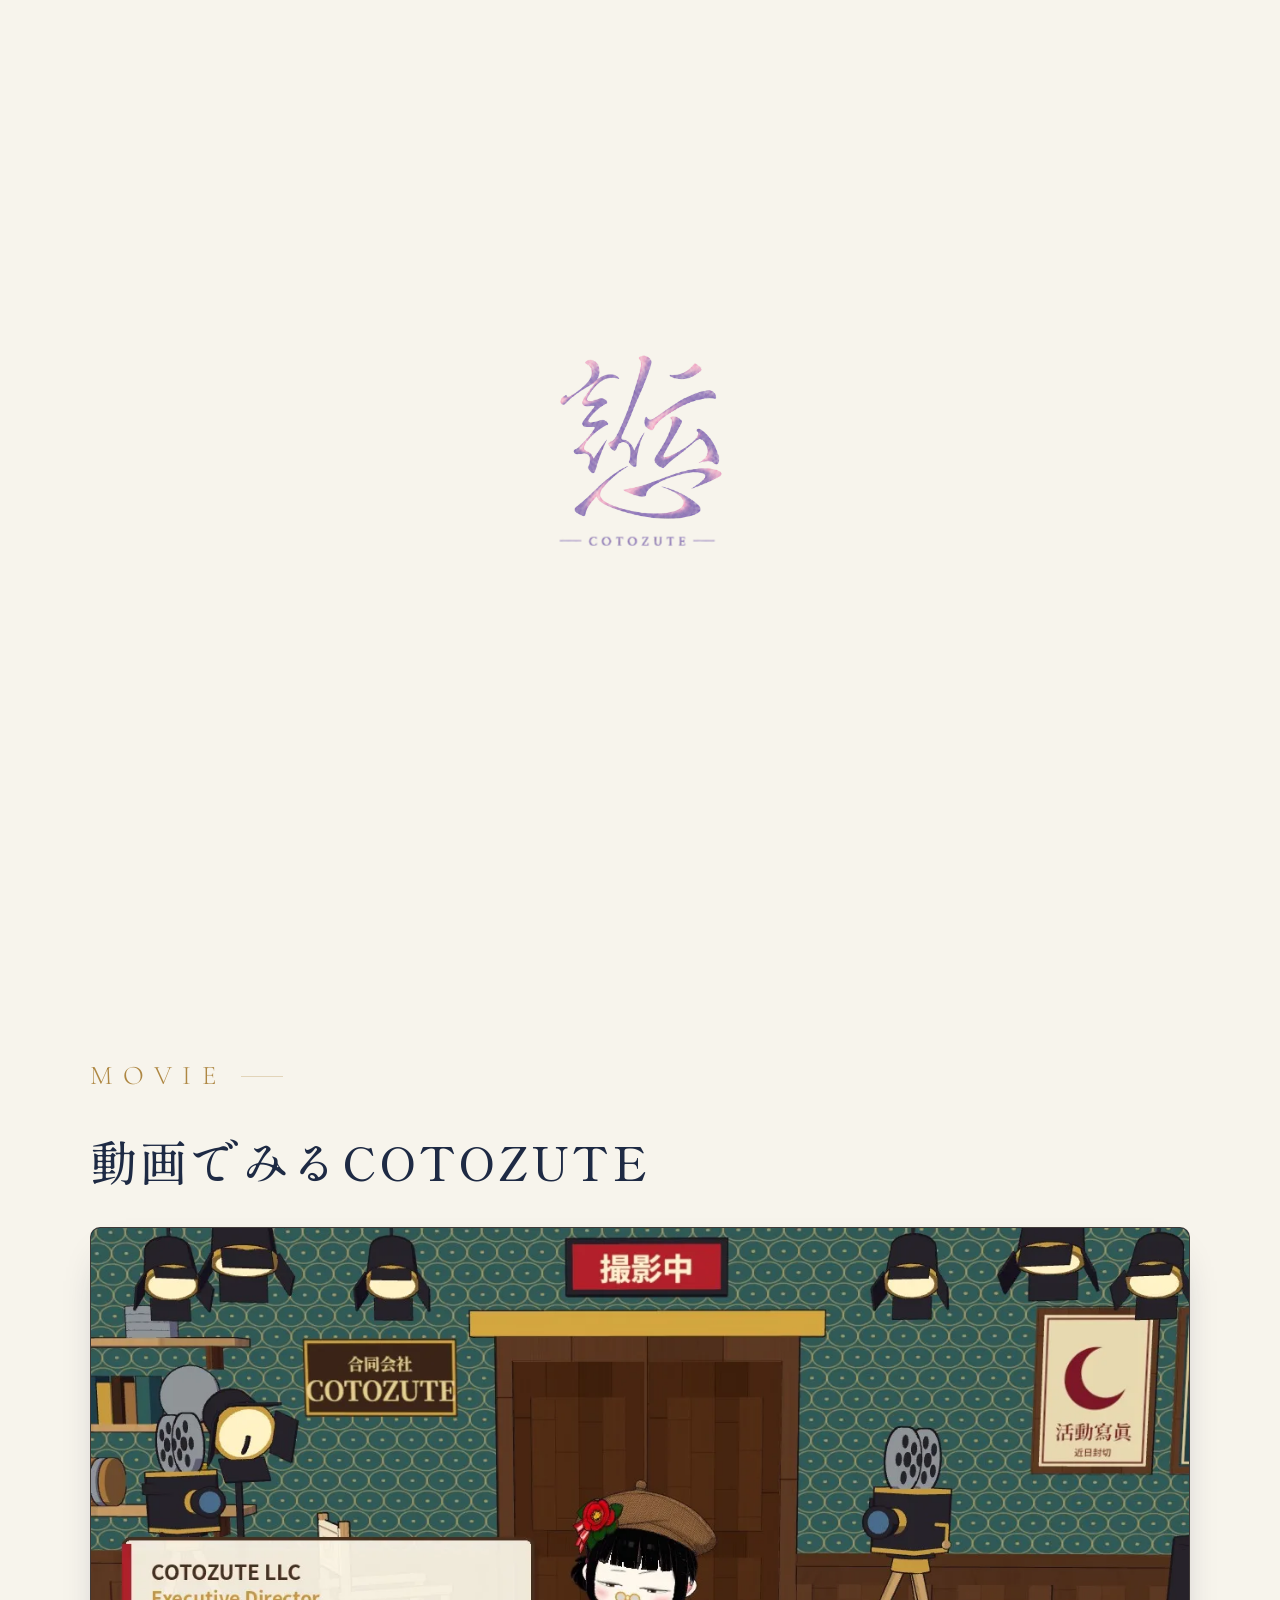
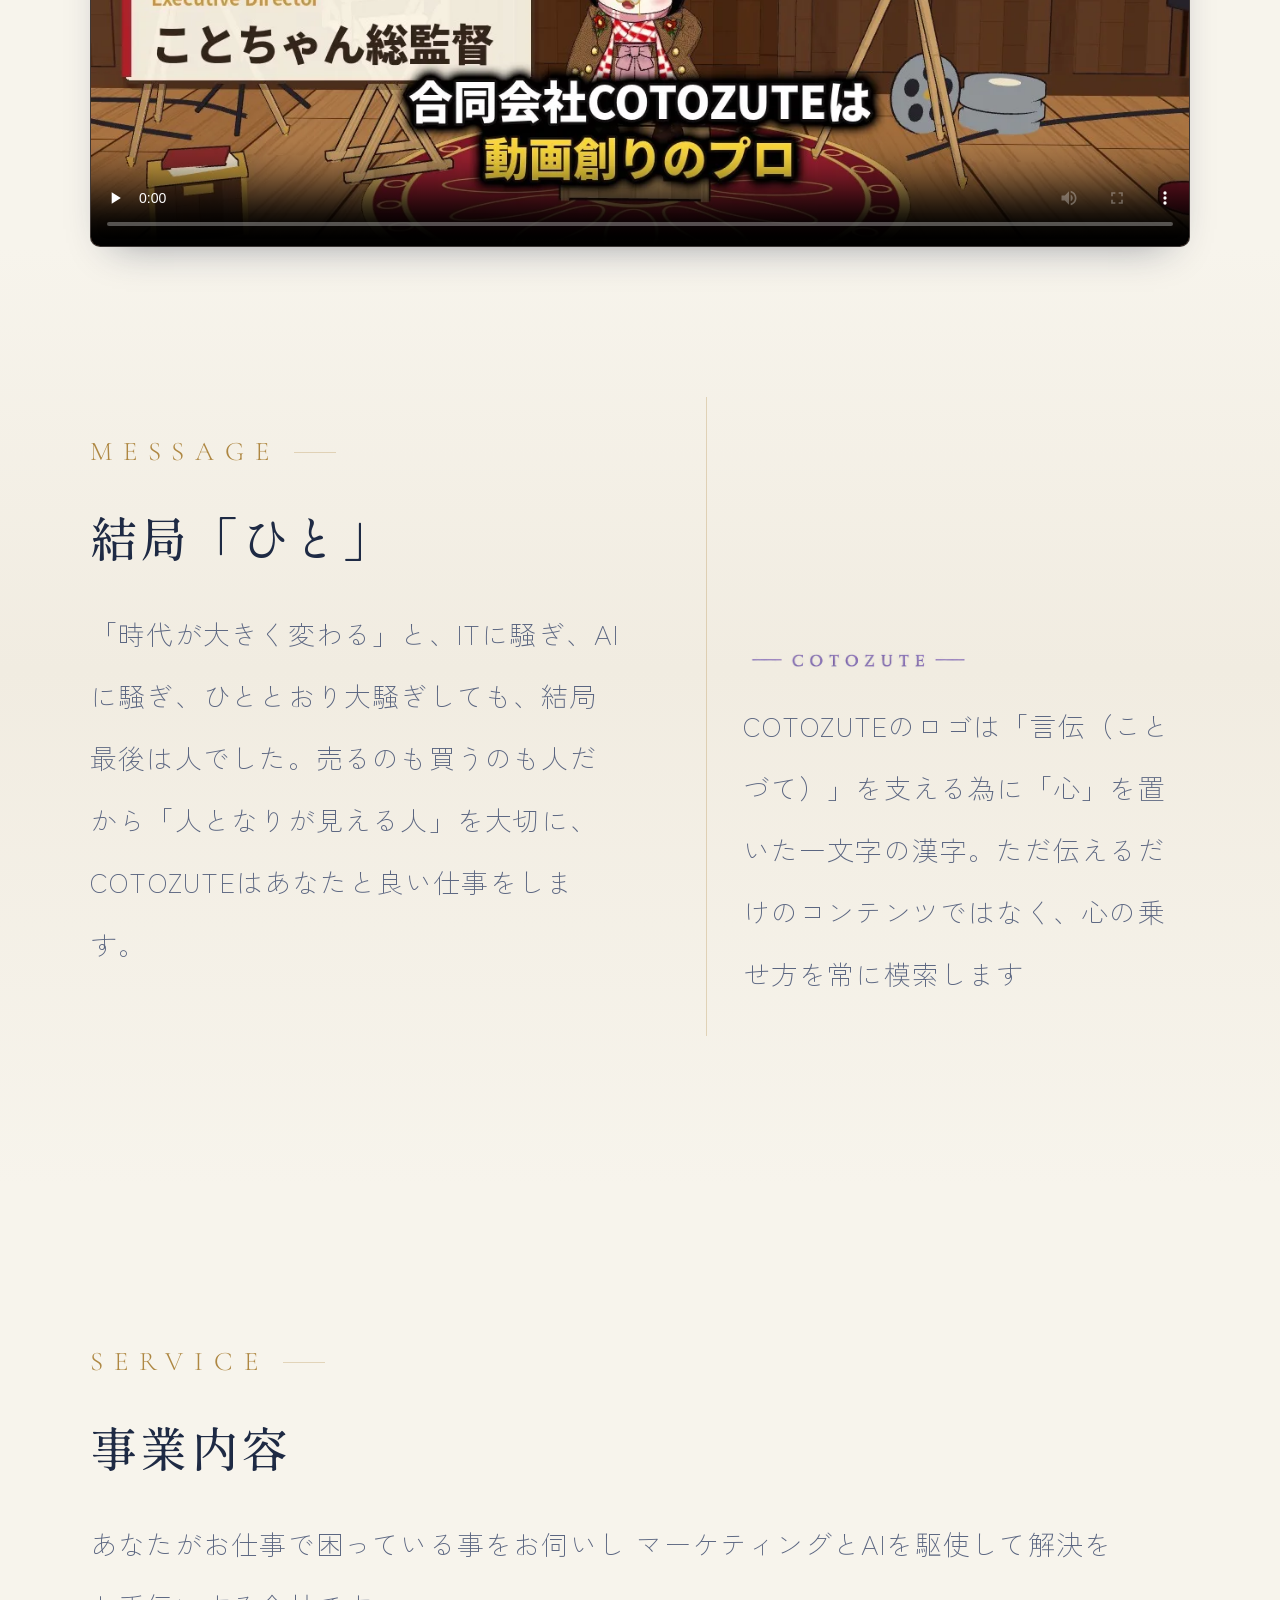
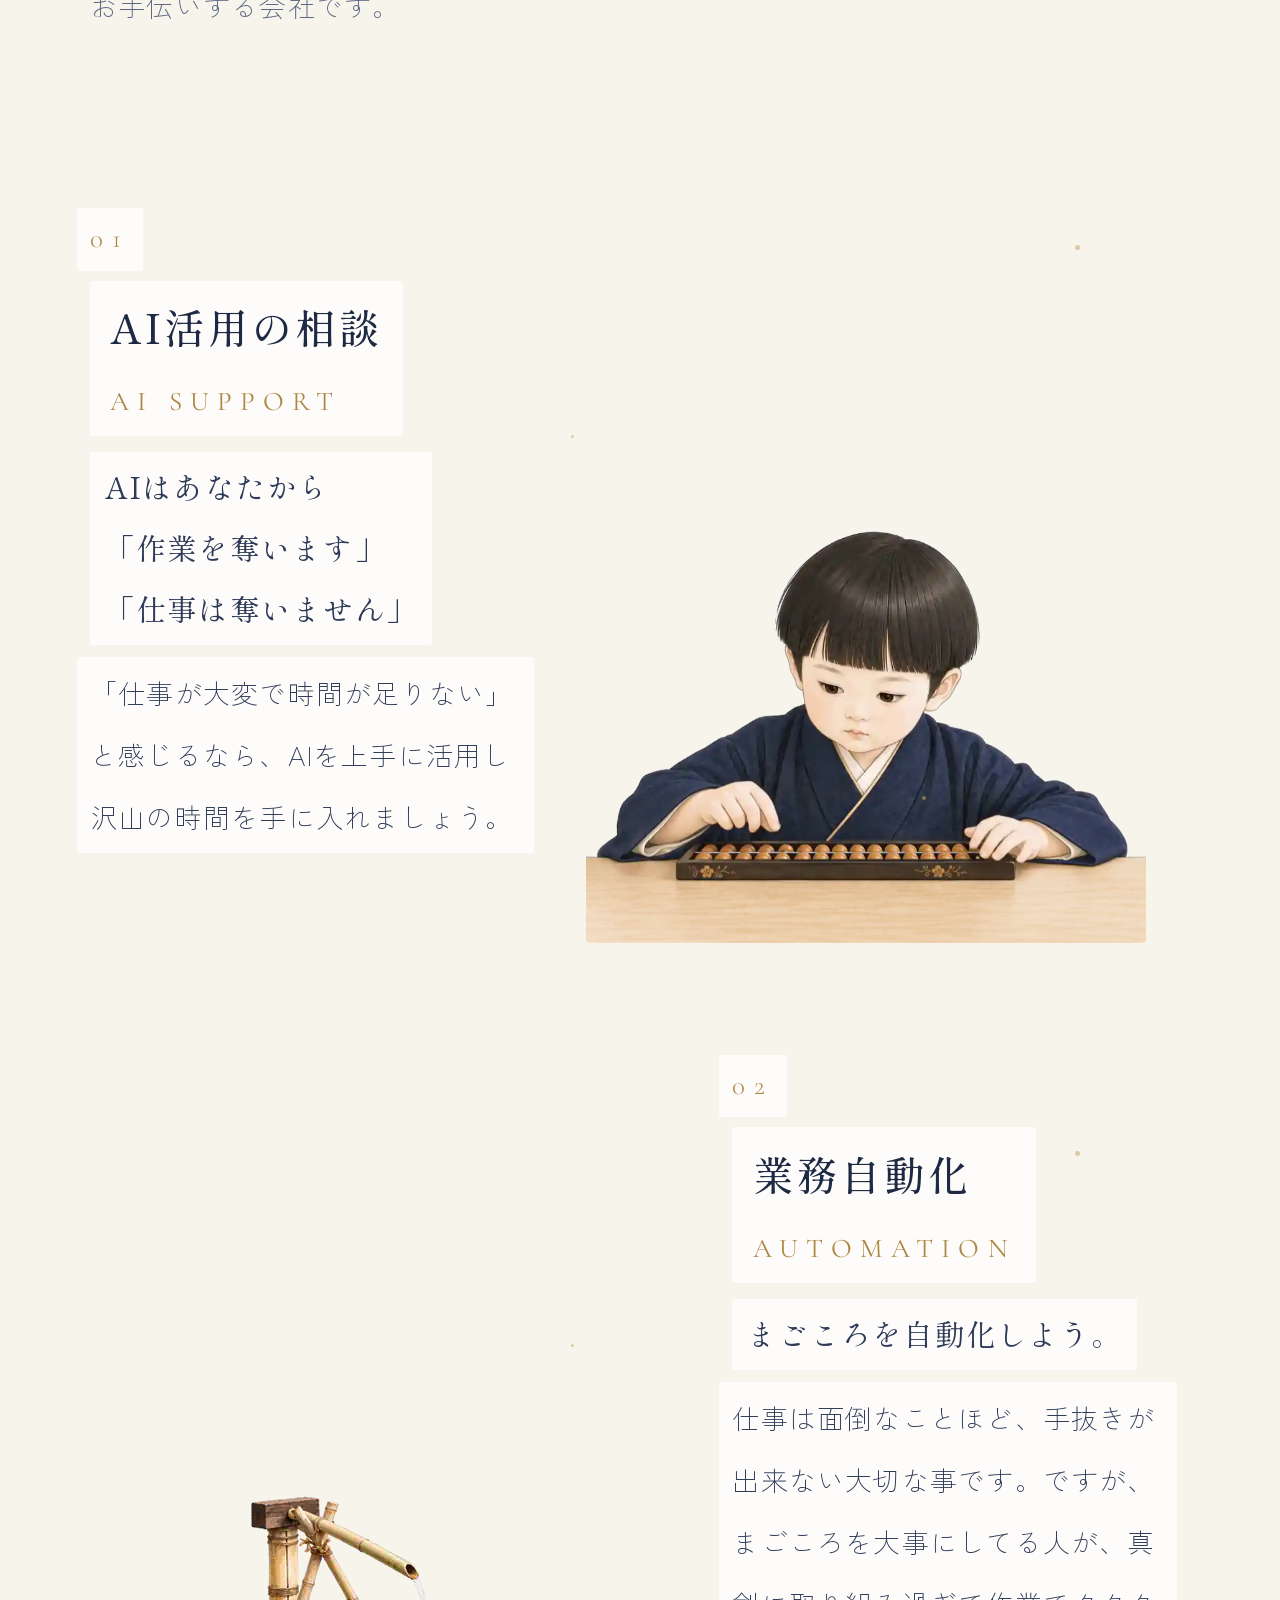
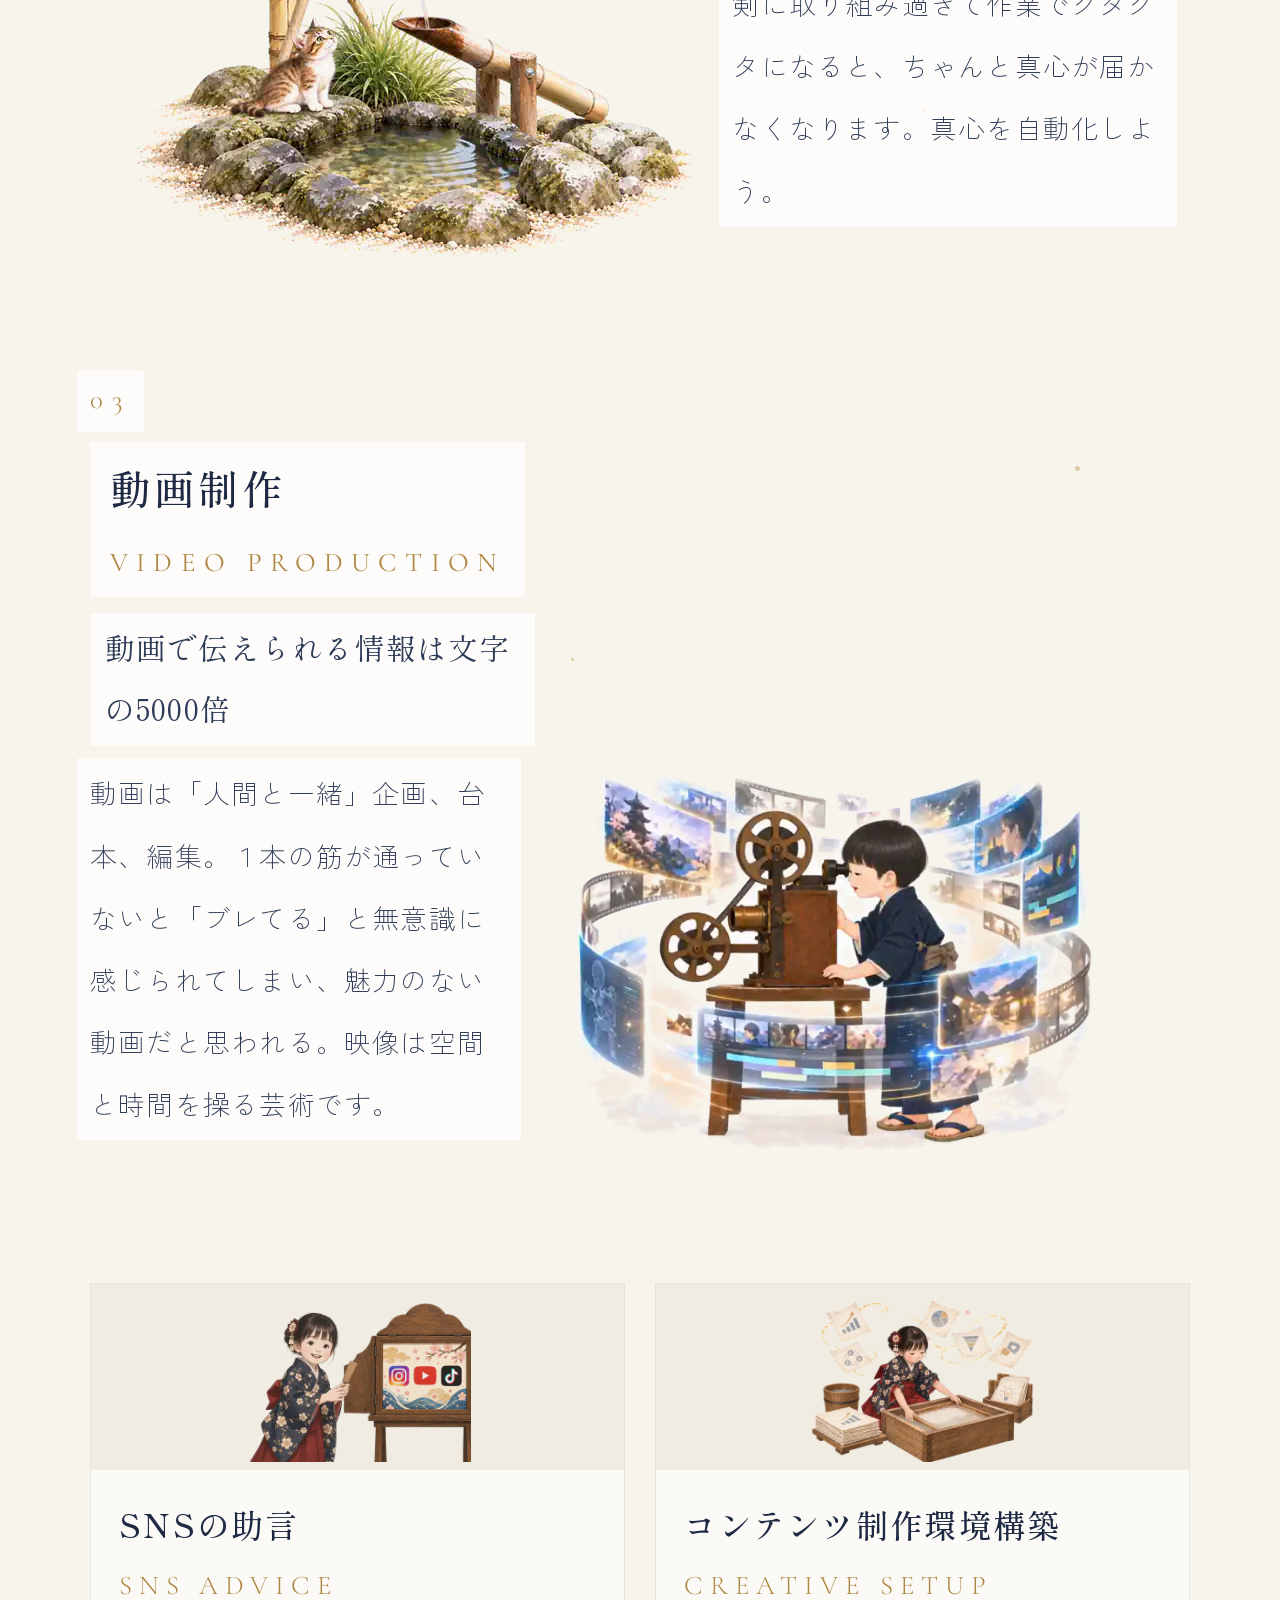
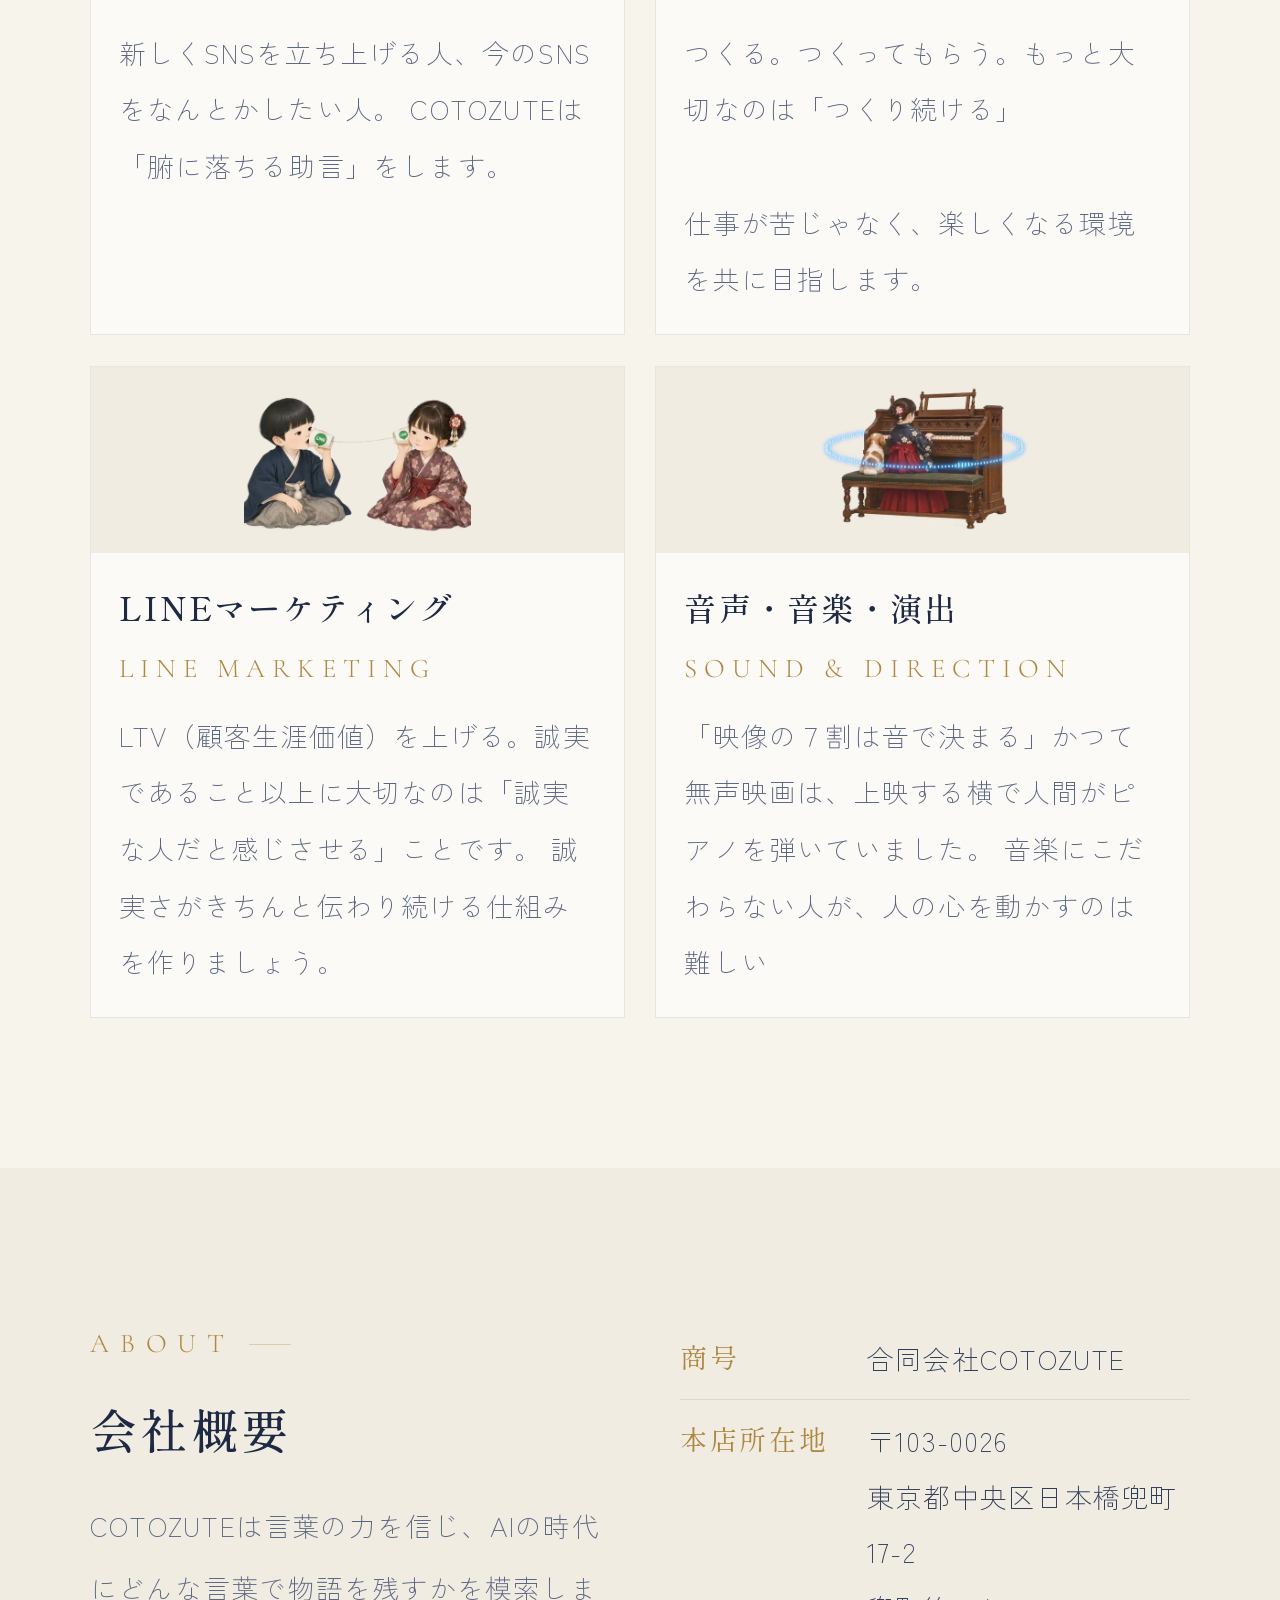
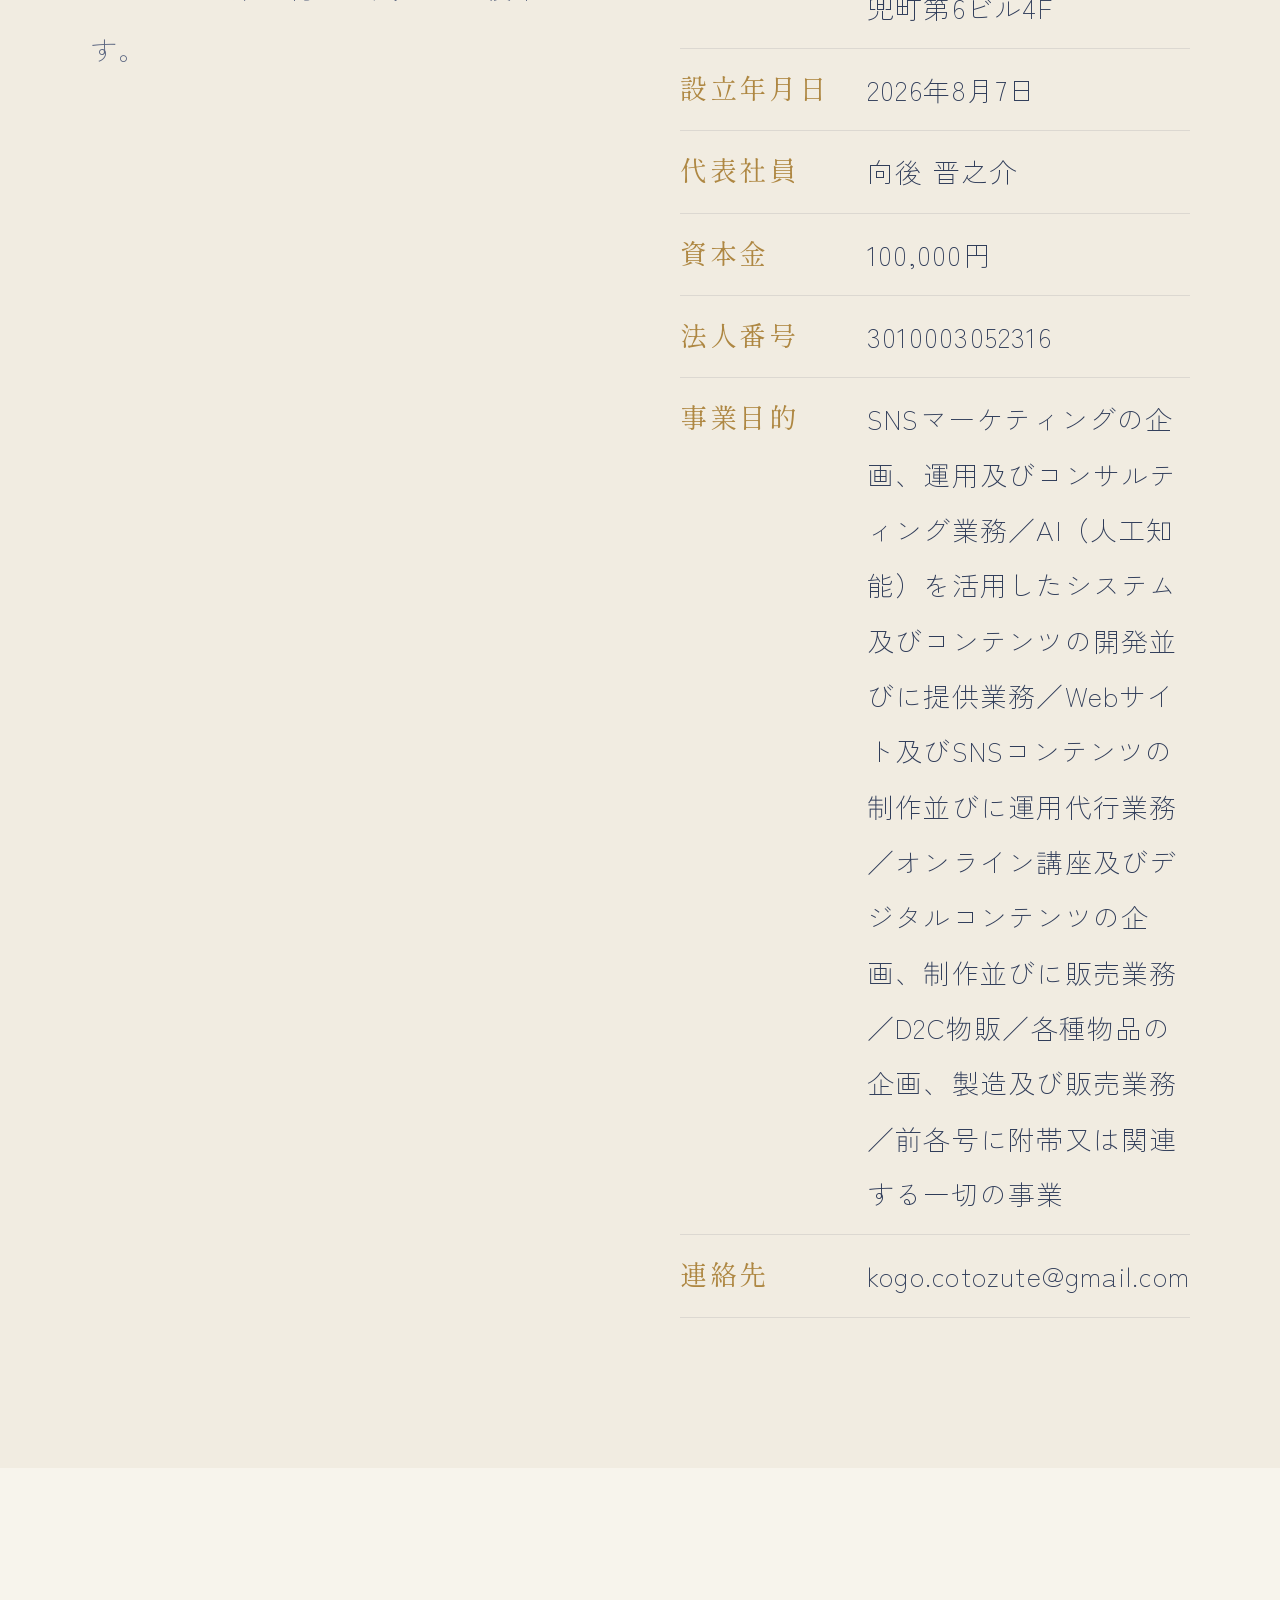
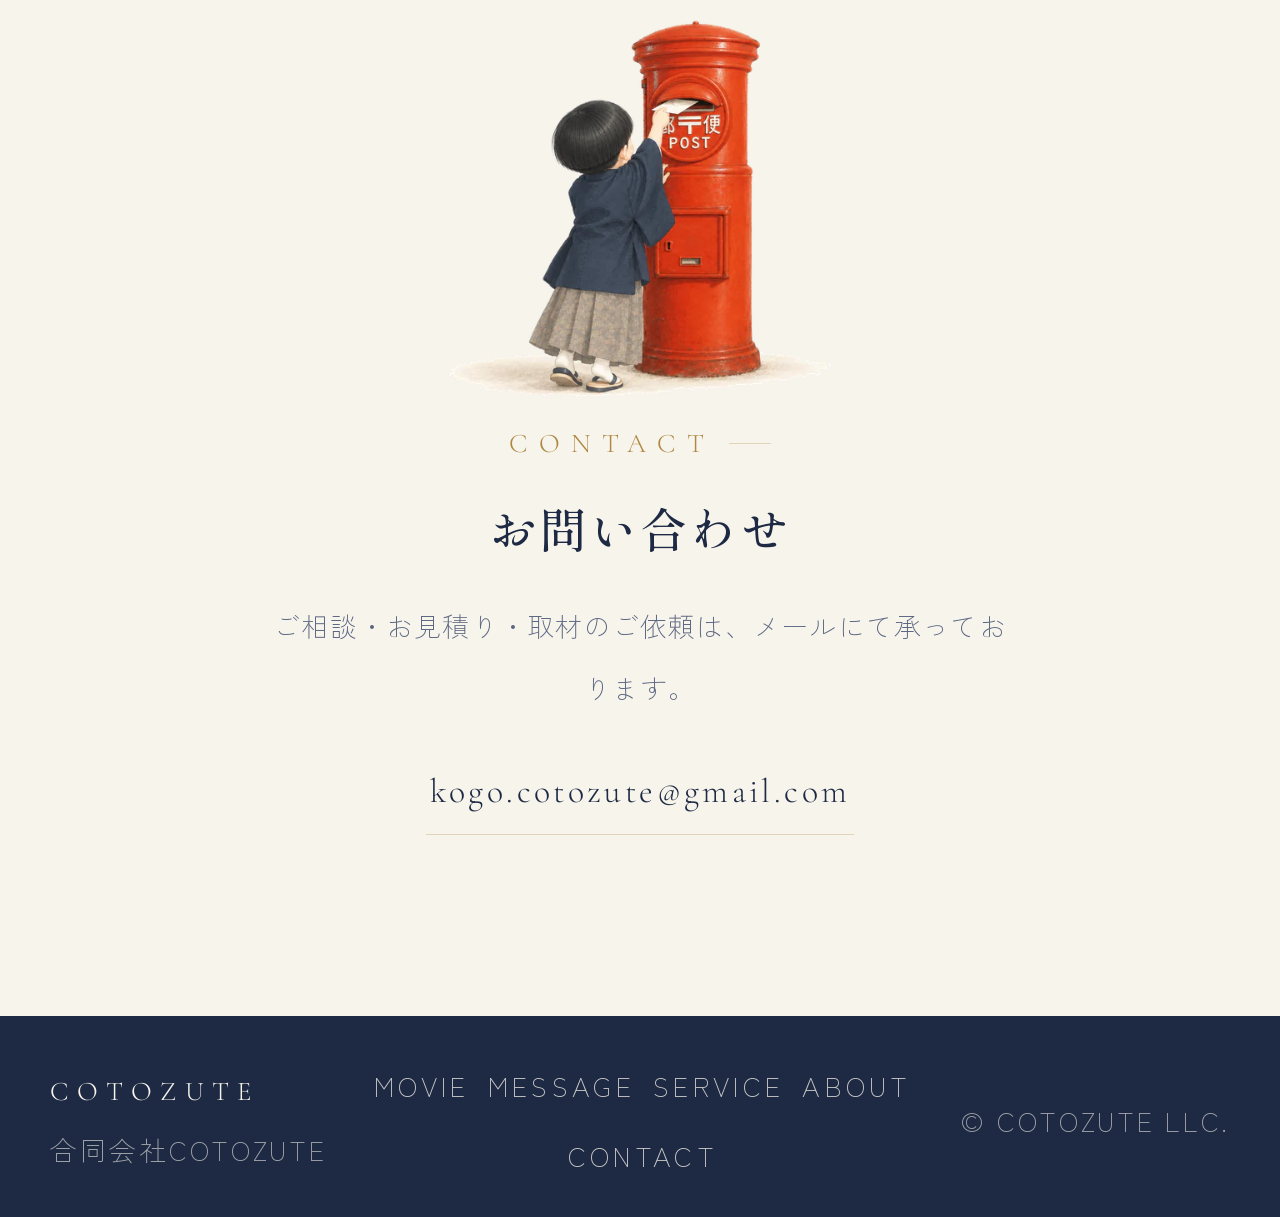
==== commit 8696d621: "/pro/ に紹介動画（ことちゃん総監督）のMOVIE欄を追加 Co-Authored-By: Claude Opus 5.5 <noreply@anthropic.com> Claude-Sessi" ====
--- a/pro/index.html
+++ b/pro/index.html
@@ -222,6 +222,13 @@
 
 /* セクション間の波模様（.divider）は廃止した。復活させないこと。 */
 
+/* ---------- movie（ことちゃん総監督の紹介動画・2026-11-21 追加） ---------- */
+#movie .wrap{padding-bottom:0}
+.movie-box{position:relative;margin-top:6px;border-radius:10px;overflow:hidden;
+  background:#0d1530;box-shadow:0 18px 40px -22px rgba(20,30,60,.45);border:1px solid var(--line)}
+.movie-box video{display:block;width:100%;height:auto;aspect-ratio:16/9;background:#0d1530}
+@media (max-width:899px){ #movie > .wrap{padding-top:clamp(26px,7vw,48px)} }
+
 /* ---------- message ---------- */
 #message{background:linear-gradient(180deg,transparent,var(--paper-3) 45%,transparent)}
 .msg-grid{display:grid;gap:clamp(30px,7vw,80px)}
@@ -551,6 +558,7 @@
   <nav id="nv">
     <ul>
       <li><a href="#top">TOP</a></li>
+      <li><a href="#movie">MOVIE</a></li>
       <li><a href="#message">MESSAGE</a></li>
       <li><a href="#service">SERVICE</a></li>
       <li><a href="#about">ABOUT</a></li>
@@ -593,6 +601,21 @@
   </div>
 
   <div class="scrollcue"><span>SCROLL</span><i></i></div>
+</section>
+
+<!-- ==================== MOVIE ==================== -->
+<section id="movie">
+  <div class="wrap">
+    <div class="reveal">
+      <p class="eyebrow">MOVIE</p>
+      <h2>動画でみるCOTOZUTE</h2>
+      <div class="movie-box">
+        <video controls playsinline preload="none" poster="assets/movie-poster.webp" width="1280" height="720">
+          <source src="assets/cotozute-movie.mp4" type="video/mp4">
+        </video>
+      </div>
+    </div>
+  </div>
 </section>
 
 <!-- ==================== MESSAGE ==================== -->
@@ -847,6 +870,7 @@
       <div class="fr" style="margin-top:6px">合同会社COTOZUTE</div>
     </div>
     <ul class="foot-nav">
+      <li><a href="#movie">MOVIE</a></li>
       <li><a href="#message">MESSAGE</a></li>
       <li><a href="#service">SERVICE</a></li>
       <li><a href="#about">ABOUT</a></li>
